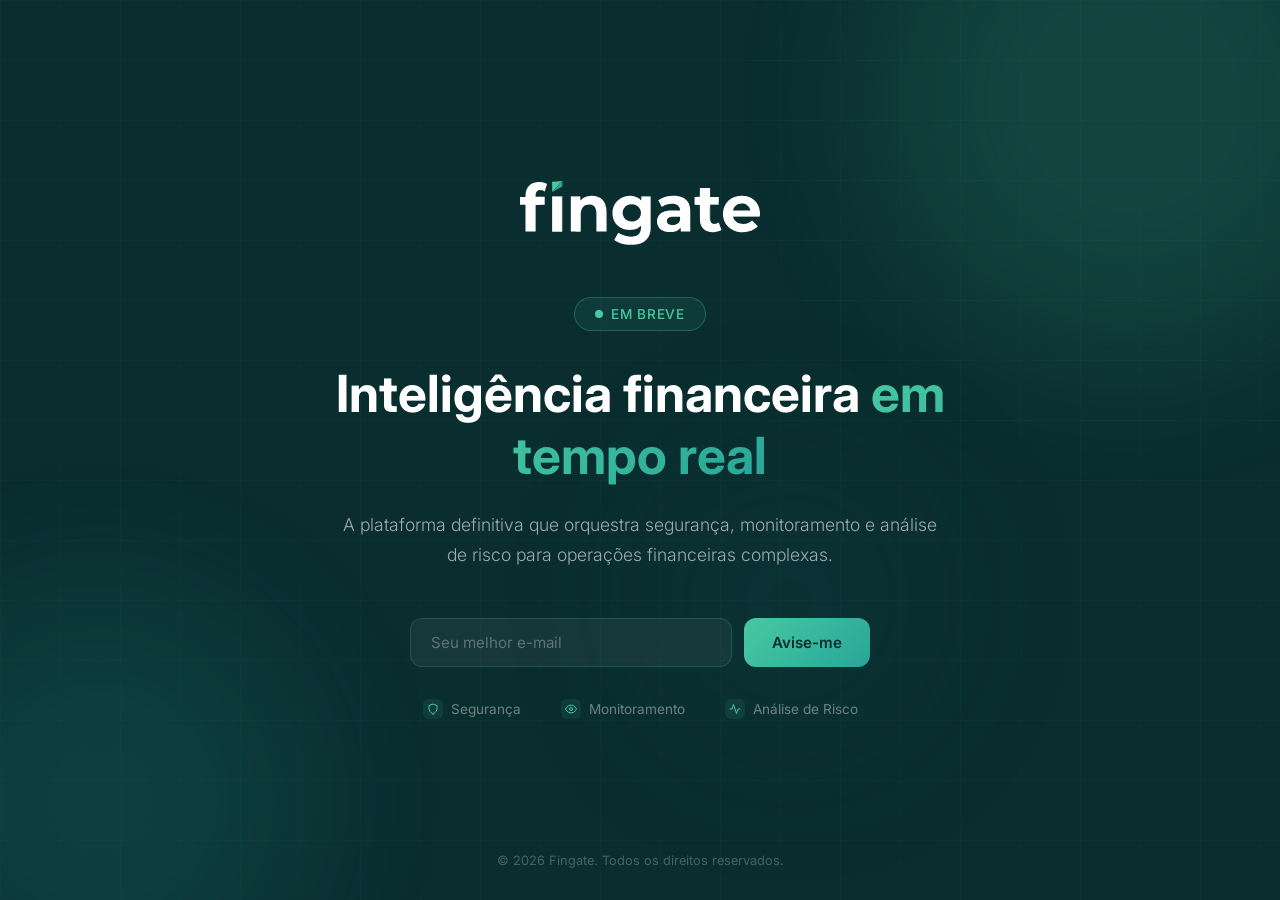
==== index.html @ bcb98739 "Add landing page with email notification form Establishes a placeholder web presence for the Fingate" ====
<!DOCTYPE html>
<html lang="pt-BR">
<head>
  <meta charset="UTF-8">
  <meta name="viewport" content="width=device-width, initial-scale=1.0">
  <title>Fingate — Em Breve</title>
  <meta name="description" content="Fingate: a plataforma definitiva de inteligência financeira, orquestrando segurança, monitoramento e análise de risco para operações complexas em tempo real.">
  <link rel="icon" type="image/png" href="favicon.png">
  <style>
    @import url('https://fonts.googleapis.com/css2?family=Inter:wght@300;400;500;600;700&display=swap');

    *, *::before, *::after {
      margin: 0;
      padding: 0;
      box-sizing: border-box;
    }

    :root {
      --green-bright: #48c9a2;
      --green-mid: #27a698;
      --dark-teal: #14494b;
      --dark-teal-deep: #11484b;
      --bg-dark: #0a2e30;
    }

    body {
      font-family: 'Inter', system-ui, sans-serif;
      background: var(--bg-dark);
      color: #fff;
      min-height: 100vh;
      display: flex;
      flex-direction: column;
      align-items: center;
      justify-content: center;
      overflow: hidden;
      position: relative;
    }

    /* Animated background grid */
    body::before {
      content: '';
      position: fixed;
      inset: 0;
      background-image:
        linear-gradient(rgba(72, 201, 162, 0.03) 1px, transparent 1px),
        linear-gradient(90deg, rgba(72, 201, 162, 0.03) 1px, transparent 1px);
      background-size: 60px 60px;
      animation: gridMove 20s linear infinite;
    }

    @keyframes gridMove {
      0% { transform: translate(0, 0); }
      100% { transform: translate(60px, 60px); }
    }

    /* Glowing orbs */
    .orb {
      position: fixed;
      border-radius: 50%;
      filter: blur(80px);
      opacity: 0.15;
      pointer-events: none;
    }

    .orb-1 {
      width: 500px;
      height: 500px;
      background: var(--green-bright);
      top: -150px;
      right: -100px;
      animation: float1 15s ease-in-out infinite;
    }

    .orb-2 {
      width: 400px;
      height: 400px;
      background: var(--green-mid);
      bottom: -100px;
      left: -100px;
      animation: float2 18s ease-in-out infinite;
    }

    .orb-3 {
      width: 300px;
      height: 300px;
      background: var(--dark-teal);
      top: 50%;
      left: 50%;
      animation: float3 12s ease-in-out infinite;
    }

    @keyframes float1 {
      0%, 100% { transform: translate(0, 0); }
      50% { transform: translate(-40px, 40px); }
    }

    @keyframes float2 {
      0%, 100% { transform: translate(0, 0); }
      50% { transform: translate(40px, -30px); }
    }

    @keyframes float3 {
      0%, 100% { transform: translate(-50%, -50%) scale(1); }
      50% { transform: translate(-50%, -50%) scale(1.2); }
    }

    .container {
      position: relative;
      z-index: 1;
      text-align: center;
      padding: 2rem;
      max-width: 680px;
      width: 100%;
    }

    .logo-wrapper {
      margin-bottom: 3rem;
      animation: fadeInUp 1s ease-out;
    }

    .logo-wrapper svg {
      width: 240px;
      height: auto;
    }

    /* Override SVG dark fills to white for dark background */
    .logo-wrapper svg .cls-2,
    .logo-wrapper svg .cls-3 {
      fill: #ffffff;
    }

    .badge {
      display: inline-flex;
      align-items: center;
      gap: 8px;
      padding: 8px 20px;
      border-radius: 50px;
      border: 1px solid rgba(72, 201, 162, 0.3);
      background: rgba(72, 201, 162, 0.08);
      font-size: 0.85rem;
      font-weight: 500;
      color: var(--green-bright);
      letter-spacing: 0.05em;
      text-transform: uppercase;
      margin-bottom: 2rem;
      animation: fadeInUp 1s ease-out 0.2s both;
    }

    .badge-dot {
      width: 8px;
      height: 8px;
      border-radius: 50%;
      background: var(--green-bright);
      animation: pulse 2s ease-in-out infinite;
    }

    @keyframes pulse {
      0%, 100% { opacity: 1; transform: scale(1); }
      50% { opacity: 0.5; transform: scale(0.8); }
    }

    h1 {
      font-size: clamp(2rem, 5vw, 3.2rem);
      font-weight: 700;
      line-height: 1.2;
      margin-bottom: 1.5rem;
      animation: fadeInUp 1s ease-out 0.4s both;
    }

    h1 span {
      background: linear-gradient(135deg, var(--green-bright), var(--green-mid));
      -webkit-background-clip: text;
      -webkit-text-fill-color: transparent;
      background-clip: text;
    }

    .description {
      font-size: 1.1rem;
      line-height: 1.7;
      color: rgba(255, 255, 255, 0.6);
      font-weight: 300;
      margin-bottom: 3rem;
      animation: fadeInUp 1s ease-out 0.6s both;
    }

    .notify-form {
      display: flex;
      gap: 12px;
      max-width: 460px;
      margin: 0 auto 2rem;
      animation: fadeInUp 1s ease-out 0.8s both;
    }

    .notify-form input {
      flex: 1;
      padding: 14px 20px;
      border-radius: 12px;
      border: 1px solid rgba(72, 201, 162, 0.2);
      background: rgba(255, 255, 255, 0.05);
      color: #fff;
      font-size: 0.95rem;
      font-family: inherit;
      outline: none;
      transition: border-color 0.3s, box-shadow 0.3s;
    }

    .notify-form input::placeholder {
      color: rgba(255, 255, 255, 0.3);
    }

    .notify-form input:focus {
      border-color: var(--green-bright);
      box-shadow: 0 0 0 3px rgba(72, 201, 162, 0.15);
    }

    .notify-form button {
      padding: 14px 28px;
      border-radius: 12px;
      border: none;
      background: linear-gradient(135deg, var(--green-bright), var(--green-mid));
      color: var(--bg-dark);
      font-size: 0.95rem;
      font-weight: 600;
      font-family: inherit;
      cursor: pointer;
      transition: transform 0.2s, box-shadow 0.2s;
      white-space: nowrap;
    }

    .notify-form button:hover {
      transform: translateY(-2px);
      box-shadow: 0 8px 24px rgba(72, 201, 162, 0.3);
    }

    .notify-form button:active {
      transform: translateY(0);
    }

    .features {
      display: flex;
      justify-content: center;
      gap: 2.5rem;
      animation: fadeInUp 1s ease-out 1s both;
    }

    .feature {
      display: flex;
      align-items: center;
      gap: 8px;
      font-size: 0.85rem;
      color: rgba(255, 255, 255, 0.4);
    }

    .feature-icon {
      width: 20px;
      height: 20px;
      border-radius: 6px;
      background: rgba(72, 201, 162, 0.1);
      display: flex;
      align-items: center;
      justify-content: center;
      flex-shrink: 0;
    }

    .feature-icon svg {
      width: 12px;
      height: 12px;
      stroke: var(--green-bright);
      fill: none;
      stroke-width: 2;
      stroke-linecap: round;
      stroke-linejoin: round;
    }

    @keyframes fadeInUp {
      from {
        opacity: 0;
        transform: translateY(24px);
      }
      to {
        opacity: 1;
        transform: translateY(0);
      }
    }

    .footer {
      position: fixed;
      bottom: 2rem;
      font-size: 0.8rem;
      color: rgba(255, 255, 255, 0.25);
      z-index: 1;
    }

    @media (max-width: 560px) {
      .notify-form {
        flex-direction: column;
      }

      .features {
        flex-direction: column;
        align-items: center;
        gap: 1rem;
      }
    }
  </style>
</head>
<body>

  <div class="orb orb-1"></div>
  <div class="orb orb-2"></div>
  <div class="orb orb-3"></div>

  <div class="container">
    <div class="logo-wrapper">
      <svg id="Layer_1" data-name="Layer 1" xmlns="http://www.w3.org/2000/svg" viewBox="0 0 272.89 72.56">
        <defs>
          <style>
            .cls-1 { fill: #48c9a2; }
            .cls-2 { fill: #ffffff; }
            .cls-3 { fill: #ffffff; }
            .cls-4 { fill: #27a698; }
          </style>
        </defs>
        <g>
          <path class="cls-3" d="M17.76,27.22v30.32s-11.53,0-11.53,0v-30.3s-6.24-.14-6.24-.14l.02-9,6.2-.04c.1-1.81.1-3.47.4-5.24C7.93,5.19,13.62,1.1,21.28,1c3.34-.04,6.55.55,9.46,2.36l-2.62,8.46c-1.93-.96-3.7-1.55-5.68-1.47-2.19.08-3.91,1.48-4.4,3.59-.31,1.35-.4,2.68-.22,4.1h10.27s.03,9.06.03,9.06l-10.35.09Z"/>
          <g>
            <path class="cls-3" d="M48.07,57.33v.25h-11.55V17.36h.25c-.07.13.09.21.25.22h10.6s0,39.65,0,39.65c.22.15.36.1.46.09Z"/>
            <g>
              <path class="cls-1" d="M47.38.05c.02.22-.09.4-.29.62l-9.33,10.51c-.39.44-.65.95-1.22.89l-.02-11.09L47.38.05Z"/>
              <path class="cls-4" d="M36.55,12.08c.57.06.83-.45,1.22-.89L47.09.67c.2-.23.31-.4.29-.62.29-.02.7-.13.84.04v6.1s-11.11,6.18-11.11,6.18c-.22.12-.43.2-.53.03-.05-.08,0-.23-.03-.32Z"/>
            </g>
            <path class="cls-2" d="M48.07,57.33c-.11.01-.24.06-.46-.09V17.6s-10.59,0-10.59,0c-.16-.02-.31-.1-.25-.22h11.3v39.96Z"/>
          </g>
          <g>
            <path class="cls-3" d="M69.32,35.82c-.14-.16-.46,0-.46.26v20.78c0,.22.09.38.17.44.07.05.18.04.29.02-3.74.52-7.59.09-11.53.24V17.44c.13-.08.2-.09.24-.09-.08.11.06.23.24.23h9.88c.17,0,.32-.04.25-.18.48,1.5,0,3.09.33,4.86,1.97-2.16,4.16-3.79,6.95-4.6,8.34-2.42,18.19,0,21.32,8.97.86,2.47,1.4,4.91,1.4,7.61l.03,23.29-11.54-.03-.02-20.5c0-5.16-1.66-10.09-7.59-10.26-2.89-.08-5.7.61-7.59,2.94-1.36,1.68-2.36,3.97-2.35,6.13Z"/>
            <path class="cls-2" d="M69.32,35.82v21.5c-.11.02-.22.03-.29-.02-.09-.06-.18-.22-.18-.44v-20.78c0-.26.33-.42.47-.26Z"/>
            <path class="cls-2" d="M68.39,17.41c.07.14-.08.18-.25.18h-9.88c-.17,0-.32-.12-.24-.23l10.36.05Z"/>
          </g>
        </g>
        <g>
          <g>
            <path class="cls-3" d="M138.15,17.39c-.12.14.08.19.25.2h10.16s.1,35.45.1,35.45c0,2.56-.42,4.89-1.12,7.26-1.53,5.19-5.33,9.03-10.45,10.75-6.71,2.25-16.19,1.87-22.91-.37-2.49-.87-4.82-1.85-7.01-3.5l4.51-8.27c5.49,3.42,13.05,5.43,19.3,3.74,5.18-1.4,7.1-6.51,6.48-11.73-2.27,2.17-4.62,3.72-7.61,4.32-10.46,2.12-21.68-2.69-24.15-13.67-2.39-10.66,2.88-21.23,13.67-24.04,6.49-1.69,13.91-.7,18.46,4.7.35-1.72-.28-3.38.32-4.84ZM133.13,44.35c3.34-2.1,4.78-5.66,4.32-9.47-.39-3.23-2.59-6.31-5.94-7.67-2.9-1.17-6.22-1.2-9.12.05-3.55,1.53-5.63,5.06-5.7,8.7s1.91,7.34,5.47,9.02,7.62,1.46,10.97-.64Z"/>
            <path class="cls-2" d="M148.56,17.59h-10.16c-.17-.01-.38-.07-.25-.2,3.62.1,7.09-.31,10.41.2Z"/>
          </g>
          <g>
            <path class="cls-3" d="M176.29,57.32c-7.05,2.02-16.85.47-19.71-7.12-1.48-3.92-1.03-7.93,1.25-11.09,2.95-4.09,9.3-5.52,14.06-5.56l10.14-.08c.04-3.8-2.62-6.65-6.4-7.25-4.98-.79-9.97.58-14.38,3.39l-4.05-7.76c5.23-3.53,11.12-4.99,17.22-5.04,7.31-.05,15.13,2.28,17.88,9.69.82,2.2,1.29,4.41,1.29,6.83l.02,24.2h-10.74s-.18-4.48-.18-4.48c-1.79,2.03-3.82,3.53-6.41,4.27ZM178.91,48.6c3.08-1.94,3.5-4.81,3.02-8.02h-8.18c-3.32,0-6.91,1.38-6.72,5.06.09,1.72,1.15,3.27,2.97,3.91,2.89,1.03,6.23.74,8.91-.95Z"/>
            <g>
              <g>
                <path class="cls-3" d="M272.64,40.23h-30.23c-.12.22-.1.36-.07.47,1.66,7.67,11.15,9.87,17.86,6.81,1.34-.72,2.43-1.52,3.69-2.59l6.5,6.64c-6.42,7.16-18.3,8.02-26.7,4.87-7.38-2.77-12.23-9.29-12.83-17.13-.77-10.05,4.82-19.05,14.76-21.64,9.53-2.48,20.29.27,24.92,9.55,2.03,4.08,2.79,8.65,2.1,13.02ZM261.91,33.64c-.87-4.99-4.87-8.06-9.64-7.93-4.87-.19-9.11,2.97-10.05,7.95l19.69-.02Z"/>
                <path class="cls-2" d="M272.64,40.23c-.58.24-1.4.41-2.2.42l-28.1.06c-.02-.11-.05-.26.07-.47h30.23Z"/>
              </g>
              <g>
                <path class="cls-3" d="M225.96,25.44c-.16.13-.31.33-.27.57.03.16.03.41.28.36,0,.16.03.31,0,.46-3.25.19-6.58-.37-9.71.27l-.21.21c-.67,5.24-.01,10.66-.33,16.14-.01.22.44.43.52.26,0,.85.28,1.75.62,2.59,1.4,3.53,6.52,2.71,9.17.9l3.01,8.5c-5.41,3.3-14.81,3.43-19.7-.54-3.05-2.47-4.73-6.18-4.75-10.13l-.1-17.8-6.01-.12.02-9.02,5.99-.05.05-10.18h11.59s.06,10.2.06,10.2l9.83.03c.03,2.48.16,4.97-.06,7.35Z"/>
                <path class="cls-2" d="M216.24,43.72c-.08.17-.53-.04-.52-.26.32-5.48-.34-10.9.33-16.14.11.23.19.52.19.9v15.5Z"/>
                <path class="cls-2" d="M225.97,26.83c-.02.08-.06.23-.27.23l-9.44.04c3.13-.64,6.46-.09,9.71-.27Z"/>
                <path class="cls-2" d="M225.97,26.37c-.25.05-.26-.2-.28-.36-.04-.24.11-.44.27-.57v.93Z"/>
              </g>
            </g>
          </g>
        </g>
      </svg>
    </div>

    <div class="badge">
      <span class="badge-dot"></span>
      Em Breve
    </div>

    <h1>Inteligência financeira <span>em tempo real</span></h1>

    <p class="description">
      A plataforma definitiva que orquestra segurança, monitoramento e análise de risco
      para operações financeiras complexas.
    </p>

    <form class="notify-form" onsubmit="handleSubmit(event)">
      <input type="email" placeholder="Seu melhor e-mail" required aria-label="E-mail para notificação">
      <button type="submit">Avise-me</button>
    </form>

    <div class="features">
      <div class="feature">
        <div class="feature-icon">
          <svg viewBox="0 0 24 24"><path d="M12 22s8-4 8-10V5l-8-3-8 3v7c0 6 8 10 8 10z"/></svg>
        </div>
        Segurança
      </div>
      <div class="feature">
        <div class="feature-icon">
          <svg viewBox="0 0 24 24"><path d="M1 12s4-8 11-8 11 8 11 8-4 8-11 8-11-8-11-8z"/><circle cx="12" cy="12" r="3"/></svg>
        </div>
        Monitoramento
      </div>
      <div class="feature">
        <div class="feature-icon">
          <svg viewBox="0 0 24 24"><path d="M22 12h-4l-3 9L9 3l-3 9H2"/></svg>
        </div>
        Análise de Risco
      </div>
    </div>
  </div>

  <div class="footer">&copy; 2026 Fingate. Todos os direitos reservados.</div>

  <script>
    function handleSubmit(e) {
      e.preventDefault();
      const input = e.target.querySelector('input');
      const button = e.target.querySelector('button');
      const email = input.value;

      button.textContent = 'Registrado!';
      button.style.background = 'var(--green-mid)';
      input.value = '';
      input.disabled = true;
      button.disabled = true;

      setTimeout(() => {
        button.textContent = 'Avise-me';
        button.style.background = '';
        input.disabled = false;
        button.disabled = false;
      }, 3000);
    }
  </script>
</body>
</html>
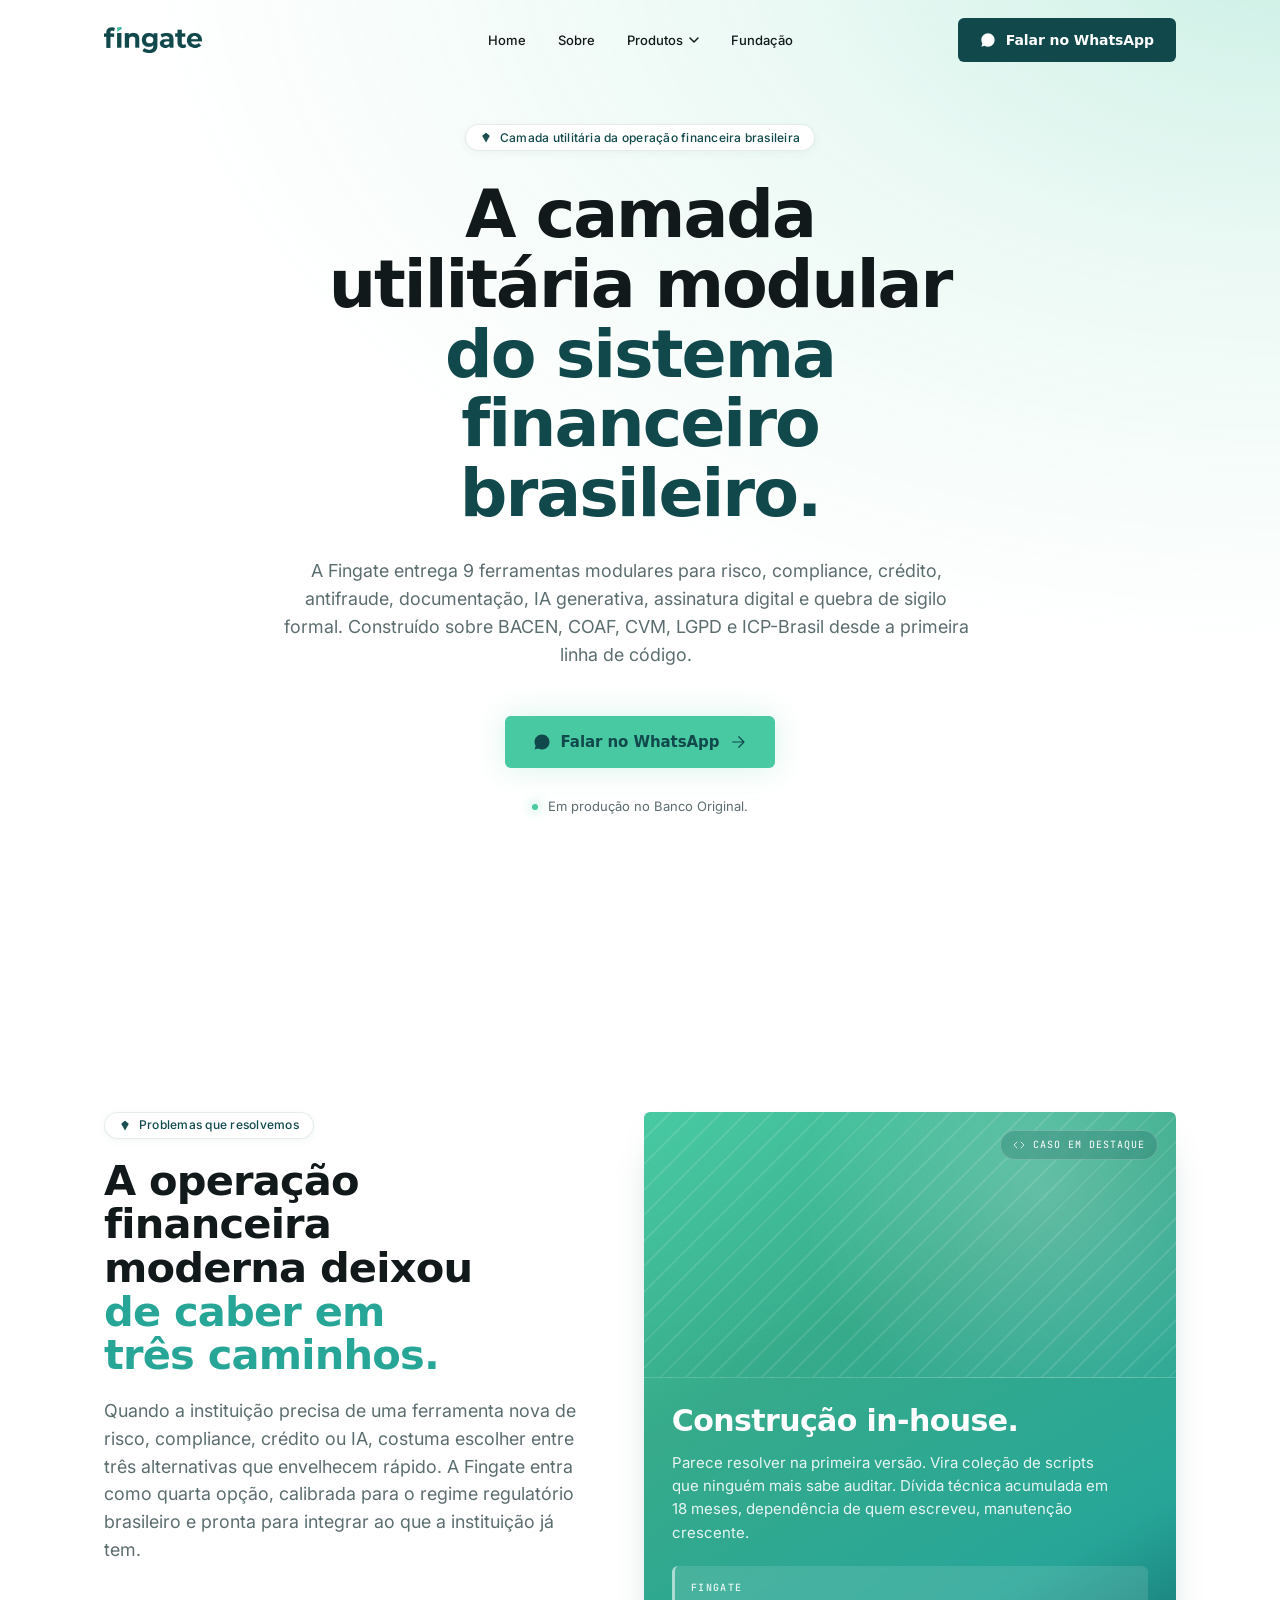
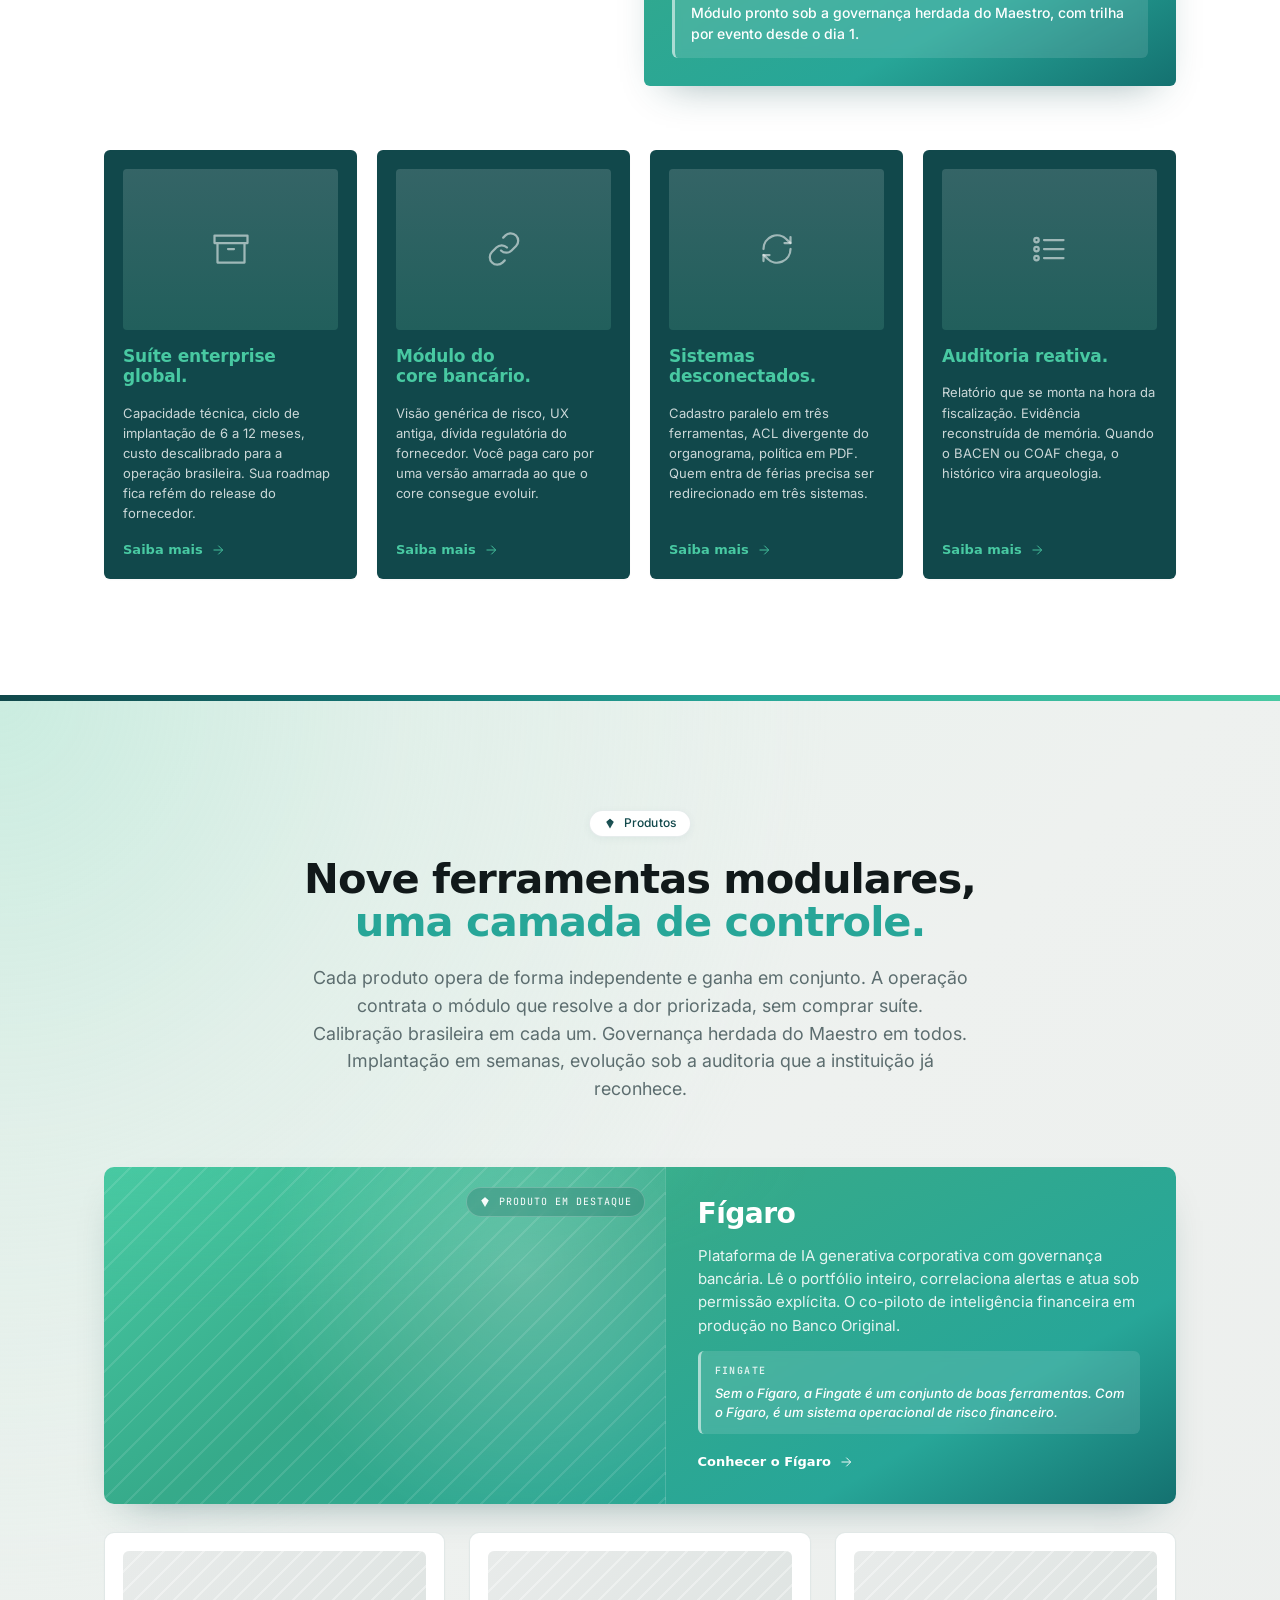
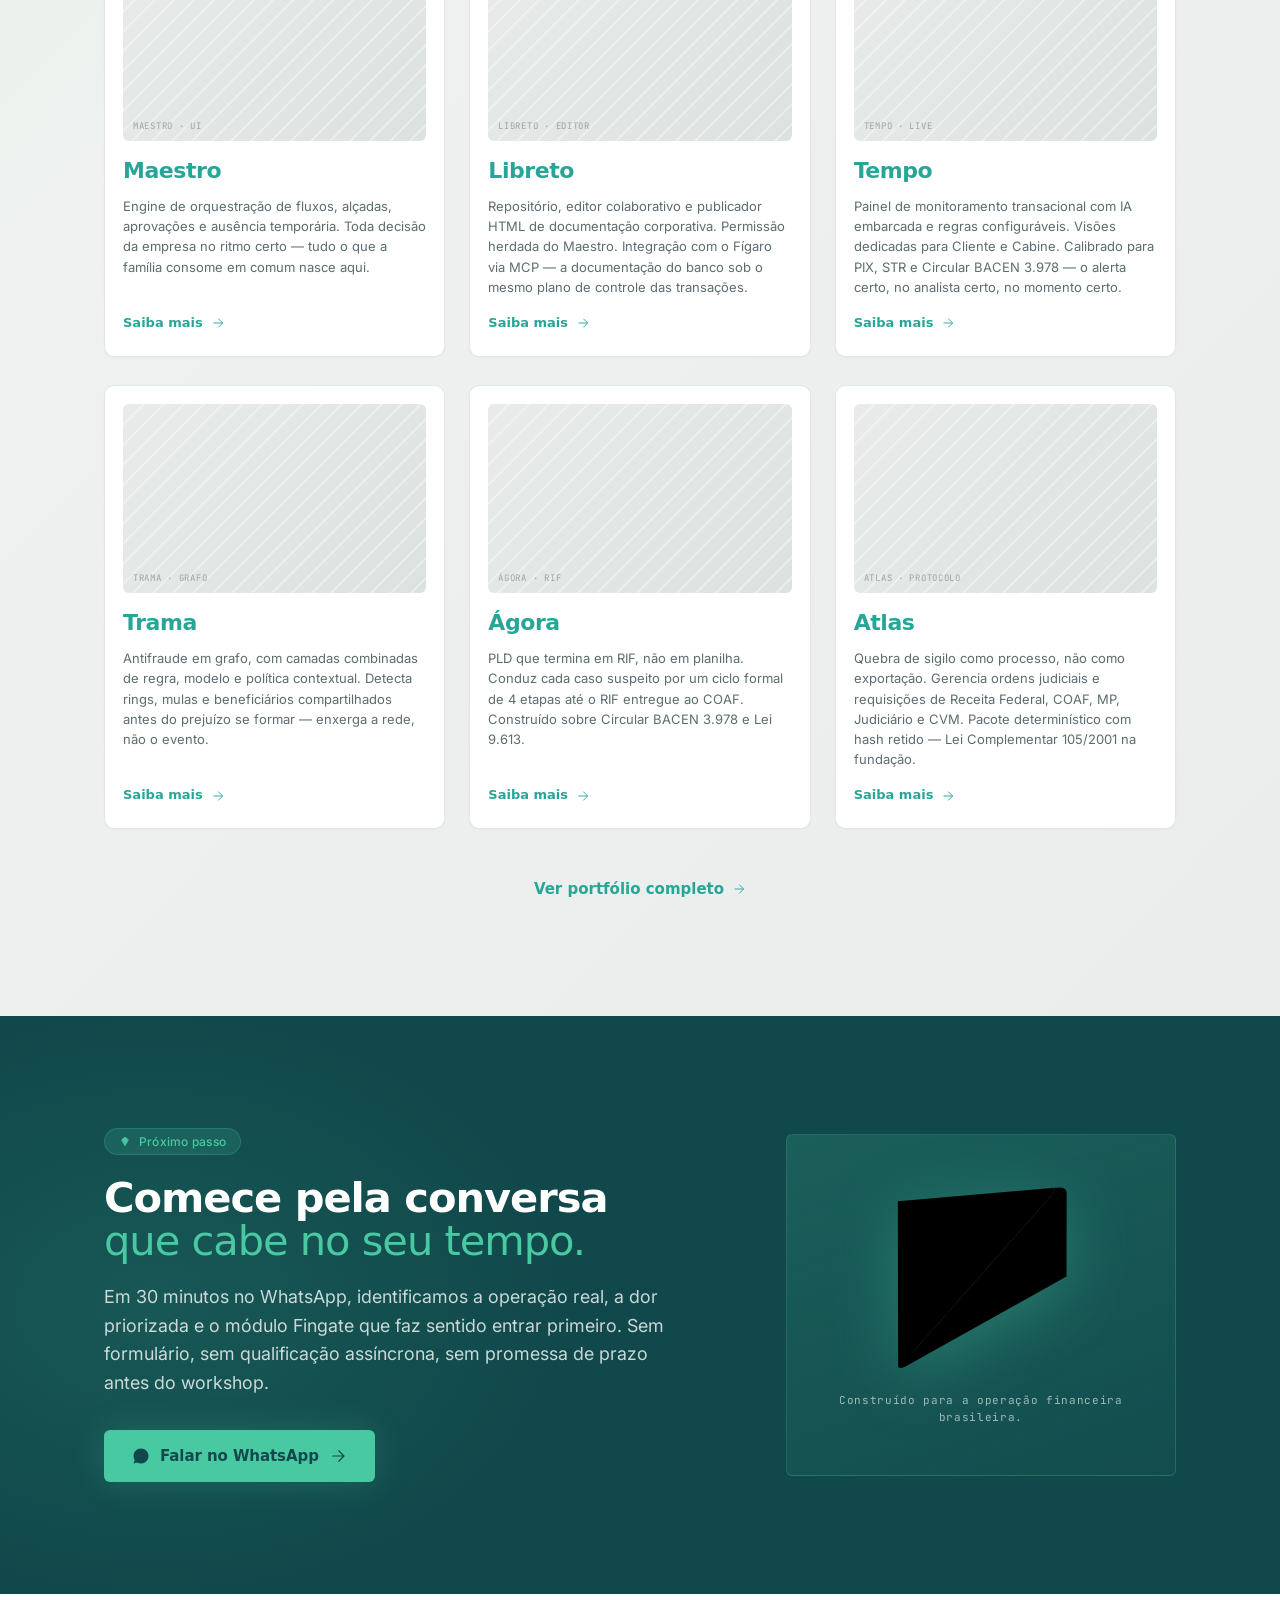
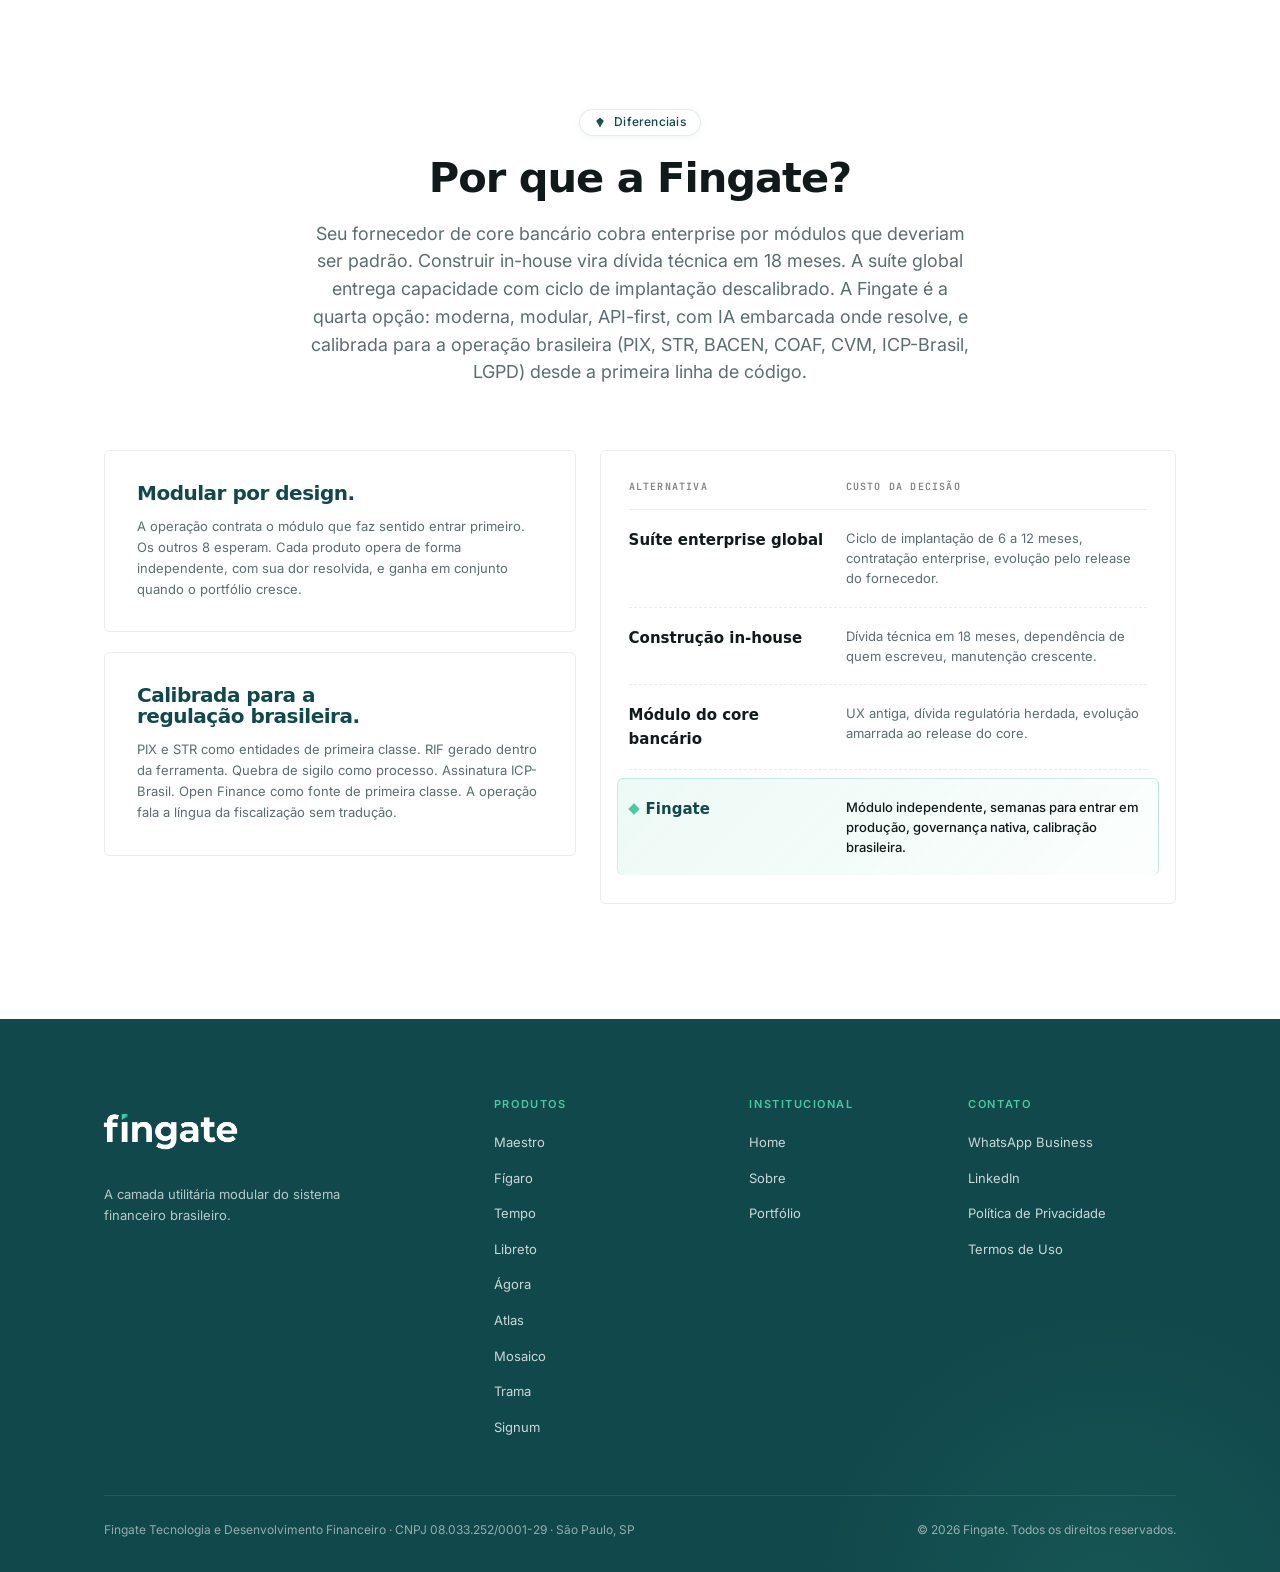
==== commit 559ee13b: "dev" ====
--- a/index.html
+++ b/index.html
@@ -1,427 +1,720 @@
-<!DOCTYPE html>
+<!doctype html>
 <html lang="pt-BR">
 <head>
   <meta charset="UTF-8">
   <meta name="viewport" content="width=device-width, initial-scale=1.0">
-  <title>Fingate — Em Breve</title>
-  <meta name="description" content="Fingate: a plataforma definitiva de inteligência financeira, orquestrando segurança, monitoramento e análise de risco para operações complexas em tempo real.">
-  <link rel="icon" type="image/png" href="favicon.png">
-  <style>
-    @import url('https://fonts.googleapis.com/css2?family=Inter:wght@300;400;500;600;700&display=swap');
-
-    *, *::before, *::after {
-      margin: 0;
-      padding: 0;
-      box-sizing: border-box;
-    }
-
-    :root {
-      --green-bright: #48c9a2;
-      --green-mid: #27a698;
-      --dark-teal: #14494b;
-      --dark-teal-deep: #11484b;
-      --bg-dark: #0a2e30;
-    }
-
-    body {
-      font-family: 'Inter', system-ui, sans-serif;
-      background: var(--bg-dark);
-      color: #fff;
-      min-height: 100vh;
-      display: flex;
-      flex-direction: column;
-      align-items: center;
-      justify-content: center;
-      overflow: hidden;
-      position: relative;
-    }
-
-    /* Animated background grid */
-    body::before {
-      content: '';
-      position: fixed;
-      inset: 0;
-      background-image:
-        linear-gradient(rgba(72, 201, 162, 0.03) 1px, transparent 1px),
-        linear-gradient(90deg, rgba(72, 201, 162, 0.03) 1px, transparent 1px);
-      background-size: 60px 60px;
-      animation: gridMove 20s linear infinite;
-    }
-
-    @keyframes gridMove {
-      0% { transform: translate(0, 0); }
-      100% { transform: translate(60px, 60px); }
-    }
-
-    /* Glowing orbs */
-    .orb {
-      position: fixed;
-      border-radius: 50%;
-      filter: blur(80px);
-      opacity: 0.15;
-      pointer-events: none;
-    }
-
-    .orb-1 {
-      width: 500px;
-      height: 500px;
-      background: var(--green-bright);
-      top: -150px;
-      right: -100px;
-      animation: float1 15s ease-in-out infinite;
-    }
-
-    .orb-2 {
-      width: 400px;
-      height: 400px;
-      background: var(--green-mid);
-      bottom: -100px;
-      left: -100px;
-      animation: float2 18s ease-in-out infinite;
-    }
-
-    .orb-3 {
-      width: 300px;
-      height: 300px;
-      background: var(--dark-teal);
-      top: 50%;
-      left: 50%;
-      animation: float3 12s ease-in-out infinite;
-    }
-
-    @keyframes float1 {
-      0%, 100% { transform: translate(0, 0); }
-      50% { transform: translate(-40px, 40px); }
-    }
-
-    @keyframes float2 {
-      0%, 100% { transform: translate(0, 0); }
-      50% { transform: translate(40px, -30px); }
-    }
-
-    @keyframes float3 {
-      0%, 100% { transform: translate(-50%, -50%) scale(1); }
-      50% { transform: translate(-50%, -50%) scale(1.2); }
-    }
-
-    .container {
-      position: relative;
-      z-index: 1;
-      text-align: center;
-      padding: 2rem;
-      max-width: 680px;
-      width: 100%;
-    }
-
-    .logo-wrapper {
-      margin-bottom: 3rem;
-      animation: fadeInUp 1s ease-out;
-    }
-
-    .logo-wrapper svg {
-      width: 240px;
-      height: auto;
-    }
-
-    /* Override SVG dark fills to white for dark background */
-    .logo-wrapper svg .cls-2,
-    .logo-wrapper svg .cls-3 {
-      fill: #ffffff;
-    }
-
-    .badge {
-      display: inline-flex;
-      align-items: center;
-      gap: 8px;
-      padding: 8px 20px;
-      border-radius: 50px;
-      border: 1px solid rgba(72, 201, 162, 0.3);
-      background: rgba(72, 201, 162, 0.08);
-      font-size: 0.85rem;
-      font-weight: 500;
-      color: var(--green-bright);
-      letter-spacing: 0.05em;
-      text-transform: uppercase;
-      margin-bottom: 2rem;
-      animation: fadeInUp 1s ease-out 0.2s both;
-    }
-
-    .badge-dot {
-      width: 8px;
-      height: 8px;
-      border-radius: 50%;
-      background: var(--green-bright);
-      animation: pulse 2s ease-in-out infinite;
-    }
-
-    @keyframes pulse {
-      0%, 100% { opacity: 1; transform: scale(1); }
-      50% { opacity: 0.5; transform: scale(0.8); }
-    }
-
-    h1 {
-      font-size: clamp(2rem, 5vw, 3.2rem);
-      font-weight: 700;
-      line-height: 1.2;
-      margin-bottom: 1.5rem;
-      animation: fadeInUp 1s ease-out 0.4s both;
-    }
-
-    h1 span {
-      background: linear-gradient(135deg, var(--green-bright), var(--green-mid));
-      -webkit-background-clip: text;
-      -webkit-text-fill-color: transparent;
-      background-clip: text;
-    }
-
-    .description {
-      font-size: 1.1rem;
-      line-height: 1.7;
-      color: rgba(255, 255, 255, 0.6);
-      font-weight: 300;
-      margin-bottom: 3rem;
-      animation: fadeInUp 1s ease-out 0.6s both;
-    }
-
-    .notify-form {
-      display: flex;
-      gap: 12px;
-      max-width: 460px;
-      margin: 0 auto 2rem;
-      animation: fadeInUp 1s ease-out 0.8s both;
-    }
-
-    .notify-form input {
-      flex: 1;
-      padding: 14px 20px;
-      border-radius: 12px;
-      border: 1px solid rgba(72, 201, 162, 0.2);
-      background: rgba(255, 255, 255, 0.05);
-      color: #fff;
-      font-size: 0.95rem;
-      font-family: inherit;
-      outline: none;
-      transition: border-color 0.3s, box-shadow 0.3s;
-    }
-
-    .notify-form input::placeholder {
-      color: rgba(255, 255, 255, 0.3);
-    }
-
-    .notify-form input:focus {
-      border-color: var(--green-bright);
-      box-shadow: 0 0 0 3px rgba(72, 201, 162, 0.15);
-    }
-
-    .notify-form button {
-      padding: 14px 28px;
-      border-radius: 12px;
-      border: none;
-      background: linear-gradient(135deg, var(--green-bright), var(--green-mid));
-      color: var(--bg-dark);
-      font-size: 0.95rem;
-      font-weight: 600;
-      font-family: inherit;
-      cursor: pointer;
-      transition: transform 0.2s, box-shadow 0.2s;
-      white-space: nowrap;
-    }
-
-    .notify-form button:hover {
-      transform: translateY(-2px);
-      box-shadow: 0 8px 24px rgba(72, 201, 162, 0.3);
-    }
-
-    .notify-form button:active {
-      transform: translateY(0);
-    }
-
-    .features {
-      display: flex;
-      justify-content: center;
-      gap: 2.5rem;
-      animation: fadeInUp 1s ease-out 1s both;
-    }
-
-    .feature {
-      display: flex;
-      align-items: center;
-      gap: 8px;
-      font-size: 0.85rem;
-      color: rgba(255, 255, 255, 0.4);
-    }
-
-    .feature-icon {
-      width: 20px;
-      height: 20px;
-      border-radius: 6px;
-      background: rgba(72, 201, 162, 0.1);
-      display: flex;
-      align-items: center;
-      justify-content: center;
-      flex-shrink: 0;
-    }
-
-    .feature-icon svg {
-      width: 12px;
-      height: 12px;
-      stroke: var(--green-bright);
-      fill: none;
-      stroke-width: 2;
-      stroke-linecap: round;
-      stroke-linejoin: round;
-    }
-
-    @keyframes fadeInUp {
-      from {
-        opacity: 0;
-        transform: translateY(24px);
+  <title>Fingate. A camada utilitária modular do sistema financeiro brasileiro.</title>
+  <meta name="description" content="Fingate é a fintech B2B que entrega 9 ferramentas modulares para risco, compliance, crédito, antifraude e documentação. Em produção em instituição financeira brasileira.">
+  <link rel="canonical" href="https://fingate.com.br/">
+
+  <meta property="og:title" content="Fingate. A camada utilitária modular do sistema financeiro brasileiro.">
+  <meta property="og:description" content="9 ferramentas modulares para a operação financeira brasileira. Em produção no Banco Original.">
+  <meta property="og:url" content="https://fingate.com.br/">
+  <meta property="og:type" content="website">
+  <meta property="og:locale" content="pt_BR">
+  <meta name="twitter:card" content="summary_large_image">
+
+  <link rel="icon" type="image/svg+xml" href="assets/images/gema-full-color.svg">
+
+  <link rel="stylesheet" href="css/main.css">
+
+  <script type="application/ld+json">
+  {
+    "@context": "https://schema.org",
+    "@graph": [
+      {
+        "@type": "Organization",
+        "@id": "https://fingate.com.br/#organization",
+        "name": "Fingate Tecnologia e Desenvolvimento Financeiro",
+        "legalName": "Fingate Tecnologia e Desenvolvimento Financeiro",
+        "url": "https://fingate.com.br",
+        "logo": "https://fingate.com.br/assets/images/fingate-principal.svg",
+        "description": "Fintech B2B brasileira que entrega a camada utilitária modular do sistema financeiro brasileiro.",
+        "address": {
+          "@type": "PostalAddress",
+          "addressLocality": "São Paulo",
+          "addressRegion": "SP",
+          "addressCountry": "BR"
+        },
+        "taxID": "08.033.252/0001-29",
+        "sameAs": ["https://www.linkedin.com/company/fingate"]
+      },
+      {
+        "@type": "WebSite",
+        "@id": "https://fingate.com.br/#website",
+        "url": "https://fingate.com.br",
+        "name": "Fingate",
+        "publisher": {"@id": "https://fingate.com.br/#organization"},
+        "inLanguage": "pt-BR"
       }
-      to {
-        opacity: 1;
-        transform: translateY(0);
-      }
-    }
-
-    .footer {
-      position: fixed;
-      bottom: 2rem;
-      font-size: 0.8rem;
-      color: rgba(255, 255, 255, 0.25);
-      z-index: 1;
-    }
-
-    @media (max-width: 560px) {
-      .notify-form {
-        flex-direction: column;
-      }
-
-      .features {
-        flex-direction: column;
-        align-items: center;
-        gap: 1rem;
-      }
-    }
-  </style>
+    ]
+  }
+  </script>
 </head>
-<body>
-
-  <div class="orb orb-1"></div>
-  <div class="orb orb-2"></div>
-  <div class="orb orb-3"></div>
-
-  <div class="container">
-    <div class="logo-wrapper">
-      <svg id="Layer_1" data-name="Layer 1" xmlns="http://www.w3.org/2000/svg" viewBox="0 0 272.89 72.56">
-        <defs>
-          <style>
-            .cls-1 { fill: #48c9a2; }
-            .cls-2 { fill: #ffffff; }
-            .cls-3 { fill: #ffffff; }
-            .cls-4 { fill: #27a698; }
-          </style>
-        </defs>
-        <g>
-          <path class="cls-3" d="M17.76,27.22v30.32s-11.53,0-11.53,0v-30.3s-6.24-.14-6.24-.14l.02-9,6.2-.04c.1-1.81.1-3.47.4-5.24C7.93,5.19,13.62,1.1,21.28,1c3.34-.04,6.55.55,9.46,2.36l-2.62,8.46c-1.93-.96-3.7-1.55-5.68-1.47-2.19.08-3.91,1.48-4.4,3.59-.31,1.35-.4,2.68-.22,4.1h10.27s.03,9.06.03,9.06l-10.35.09Z"/>
-          <g>
-            <path class="cls-3" d="M48.07,57.33v.25h-11.55V17.36h.25c-.07.13.09.21.25.22h10.6s0,39.65,0,39.65c.22.15.36.1.46.09Z"/>
-            <g>
-              <path class="cls-1" d="M47.38.05c.02.22-.09.4-.29.62l-9.33,10.51c-.39.44-.65.95-1.22.89l-.02-11.09L47.38.05Z"/>
-              <path class="cls-4" d="M36.55,12.08c.57.06.83-.45,1.22-.89L47.09.67c.2-.23.31-.4.29-.62.29-.02.7-.13.84.04v6.1s-11.11,6.18-11.11,6.18c-.22.12-.43.2-.53.03-.05-.08,0-.23-.03-.32Z"/>
-            </g>
-            <path class="cls-2" d="M48.07,57.33c-.11.01-.24.06-.46-.09V17.6s-10.59,0-10.59,0c-.16-.02-.31-.1-.25-.22h11.3v39.96Z"/>
-          </g>
-          <g>
-            <path class="cls-3" d="M69.32,35.82c-.14-.16-.46,0-.46.26v20.78c0,.22.09.38.17.44.07.05.18.04.29.02-3.74.52-7.59.09-11.53.24V17.44c.13-.08.2-.09.24-.09-.08.11.06.23.24.23h9.88c.17,0,.32-.04.25-.18.48,1.5,0,3.09.33,4.86,1.97-2.16,4.16-3.79,6.95-4.6,8.34-2.42,18.19,0,21.32,8.97.86,2.47,1.4,4.91,1.4,7.61l.03,23.29-11.54-.03-.02-20.5c0-5.16-1.66-10.09-7.59-10.26-2.89-.08-5.7.61-7.59,2.94-1.36,1.68-2.36,3.97-2.35,6.13Z"/>
-            <path class="cls-2" d="M69.32,35.82v21.5c-.11.02-.22.03-.29-.02-.09-.06-.18-.22-.18-.44v-20.78c0-.26.33-.42.47-.26Z"/>
-            <path class="cls-2" d="M68.39,17.41c.07.14-.08.18-.25.18h-9.88c-.17,0-.32-.12-.24-.23l10.36.05Z"/>
-          </g>
-        </g>
-        <g>
-          <g>
-            <path class="cls-3" d="M138.15,17.39c-.12.14.08.19.25.2h10.16s.1,35.45.1,35.45c0,2.56-.42,4.89-1.12,7.26-1.53,5.19-5.33,9.03-10.45,10.75-6.71,2.25-16.19,1.87-22.91-.37-2.49-.87-4.82-1.85-7.01-3.5l4.51-8.27c5.49,3.42,13.05,5.43,19.3,3.74,5.18-1.4,7.1-6.51,6.48-11.73-2.27,2.17-4.62,3.72-7.61,4.32-10.46,2.12-21.68-2.69-24.15-13.67-2.39-10.66,2.88-21.23,13.67-24.04,6.49-1.69,13.91-.7,18.46,4.7.35-1.72-.28-3.38.32-4.84ZM133.13,44.35c3.34-2.1,4.78-5.66,4.32-9.47-.39-3.23-2.59-6.31-5.94-7.67-2.9-1.17-6.22-1.2-9.12.05-3.55,1.53-5.63,5.06-5.7,8.7s1.91,7.34,5.47,9.02,7.62,1.46,10.97-.64Z"/>
-            <path class="cls-2" d="M148.56,17.59h-10.16c-.17-.01-.38-.07-.25-.2,3.62.1,7.09-.31,10.41.2Z"/>
-          </g>
-          <g>
-            <path class="cls-3" d="M176.29,57.32c-7.05,2.02-16.85.47-19.71-7.12-1.48-3.92-1.03-7.93,1.25-11.09,2.95-4.09,9.3-5.52,14.06-5.56l10.14-.08c.04-3.8-2.62-6.65-6.4-7.25-4.98-.79-9.97.58-14.38,3.39l-4.05-7.76c5.23-3.53,11.12-4.99,17.22-5.04,7.31-.05,15.13,2.28,17.88,9.69.82,2.2,1.29,4.41,1.29,6.83l.02,24.2h-10.74s-.18-4.48-.18-4.48c-1.79,2.03-3.82,3.53-6.41,4.27ZM178.91,48.6c3.08-1.94,3.5-4.81,3.02-8.02h-8.18c-3.32,0-6.91,1.38-6.72,5.06.09,1.72,1.15,3.27,2.97,3.91,2.89,1.03,6.23.74,8.91-.95Z"/>
-            <g>
-              <g>
-                <path class="cls-3" d="M272.64,40.23h-30.23c-.12.22-.1.36-.07.47,1.66,7.67,11.15,9.87,17.86,6.81,1.34-.72,2.43-1.52,3.69-2.59l6.5,6.64c-6.42,7.16-18.3,8.02-26.7,4.87-7.38-2.77-12.23-9.29-12.83-17.13-.77-10.05,4.82-19.05,14.76-21.64,9.53-2.48,20.29.27,24.92,9.55,2.03,4.08,2.79,8.65,2.1,13.02ZM261.91,33.64c-.87-4.99-4.87-8.06-9.64-7.93-4.87-.19-9.11,2.97-10.05,7.95l19.69-.02Z"/>
-                <path class="cls-2" d="M272.64,40.23c-.58.24-1.4.41-2.2.42l-28.1.06c-.02-.11-.05-.26.07-.47h30.23Z"/>
-              </g>
-              <g>
-                <path class="cls-3" d="M225.96,25.44c-.16.13-.31.33-.27.57.03.16.03.41.28.36,0,.16.03.31,0,.46-3.25.19-6.58-.37-9.71.27l-.21.21c-.67,5.24-.01,10.66-.33,16.14-.01.22.44.43.52.26,0,.85.28,1.75.62,2.59,1.4,3.53,6.52,2.71,9.17.9l3.01,8.5c-5.41,3.3-14.81,3.43-19.7-.54-3.05-2.47-4.73-6.18-4.75-10.13l-.1-17.8-6.01-.12.02-9.02,5.99-.05.05-10.18h11.59s.06,10.2.06,10.2l9.83.03c.03,2.48.16,4.97-.06,7.35Z"/>
-                <path class="cls-2" d="M216.24,43.72c-.08.17-.53-.04-.52-.26.32-5.48-.34-10.9.33-16.14.11.23.19.52.19.9v15.5Z"/>
-                <path class="cls-2" d="M225.97,26.83c-.02.08-.06.23-.27.23l-9.44.04c3.13-.64,6.46-.09,9.71-.27Z"/>
-                <path class="cls-2" d="M225.97,26.37c-.25.05-.26-.2-.28-.36-.04-.24.11-.44.27-.57v.93Z"/>
-              </g>
-            </g>
-          </g>
-        </g>
-      </svg>
+<body data-screen-label="Home">
+
+  <!-- ============================================================ -->
+  <!-- SVG SPRITE                                                   -->
+  <!-- ============================================================ -->
+  <svg width="0" height="0" style="position:absolute" aria-hidden="true">
+    <defs>
+      <symbol id="i-gem" viewBox="0 0 16 16">
+        <path d="M3 6L8 1.5L13 6L8 14.5L3 6Z" fill="currentColor" opacity="0.95"/>
+        <path d="M3 6L8 1.5L13 6L8 6L3 6Z" fill="currentColor" opacity="0.6"/>
+      </symbol>
+      <symbol id="i-arrow" viewBox="0 0 24 24" fill="none" stroke="currentColor" stroke-width="1.6" stroke-linecap="round" stroke-linejoin="round">
+        <path d="M5 12h14M13 5l7 7-7 7"/>
+      </symbol>
+      <symbol id="i-wa" viewBox="0 0 24 24" fill="currentColor">
+        <path d="M17.5 14.4c-.3-.15-1.7-.85-2-.95-.25-.1-.45-.15-.65.15-.2.3-.75.95-.9 1.15-.15.2-.35.2-.65.05-.3-.15-1.25-.46-2.4-1.48-.9-.8-1.5-1.78-1.67-2.08-.18-.3-.02-.46.13-.6.13-.13.3-.35.45-.52.15-.18.2-.3.3-.5.1-.2.05-.38-.02-.53-.07-.15-.65-1.6-.9-2.2-.24-.57-.48-.5-.65-.5l-.55-.02c-.18 0-.5.08-.75.38-.25.3-1 1-1 2.43s1.03 2.82 1.18 3c.15.2 2.03 3.1 4.92 4.34 1.78.76 2.45.83 3.33.7.53-.07 1.7-.7 1.95-1.37.24-.67.24-1.25.17-1.37-.08-.13-.27-.2-.57-.35zM12 2C6.5 2 2 6.5 2 12c0 1.95.56 3.77 1.52 5.31L2.05 22l4.83-1.27A9.95 9.95 0 0 0 12 22c5.5 0 10-4.5 10-10S17.5 2 12 2z"/>
+      </symbol>
+      <symbol id="i-shield" viewBox="0 0 24 24" fill="none" stroke="currentColor" stroke-width="1.5" stroke-linecap="round" stroke-linejoin="round">
+        <path d="M12 22s8-4 8-10V5l-8-3-8 3v7c0 6 8 10 8 10z"/>
+        <path d="M9 12l2 2 4-4"/>
+      </symbol>
+      <symbol id="i-alert" viewBox="0 0 24 24" fill="none" stroke="currentColor" stroke-width="1.5" stroke-linecap="round" stroke-linejoin="round">
+        <path d="M10.3 3.86L1.82 18a2 2 0 0 0 1.71 3h16.94a2 2 0 0 0 1.71-3L13.71 3.86a2 2 0 0 0-3.42 0z"/>
+        <path d="M12 9v4M12 17h0"/>
+      </symbol>
+      <symbol id="i-scale" viewBox="0 0 24 24" fill="none" stroke="currentColor" stroke-width="1.5" stroke-linecap="round" stroke-linejoin="round">
+        <path d="M16 16l3-8 3 8c-2 1-4 1-6 0z"/>
+        <path d="M2 16l3-8 3 8c-2 1-4 1-6 0z"/>
+        <path d="M7 21h10M12 3v18M3 7h2c2 0 5-1 7-2 2 1 5 2 7 2h2"/>
+      </symbol>
+      <symbol id="i-lock" viewBox="0 0 24 24" fill="none" stroke="currentColor" stroke-width="1.5" stroke-linecap="round" stroke-linejoin="round">
+        <rect x="3" y="11" width="18" height="11" rx="2"/>
+        <path d="M7 11V7a5 5 0 0 1 10 0v4"/>
+      </symbol>
+      <symbol id="i-key" viewBox="0 0 24 24" fill="none" stroke="currentColor" stroke-width="1.5" stroke-linecap="round" stroke-linejoin="round">
+        <circle cx="7.5" cy="15.5" r="4.5"/>
+        <path d="M10.7 12.3L21 2M16 7l3 3M19 4l3 3"/>
+      </symbol>
+      <symbol id="i-trail" viewBox="0 0 24 24" fill="none" stroke="currentColor" stroke-width="1.5" stroke-linecap="round" stroke-linejoin="round">
+        <path d="M8 6h13M8 12h13M8 18h13"/>
+        <circle cx="3" cy="6" r="1.5"/>
+        <circle cx="3" cy="12" r="1.5"/>
+        <circle cx="3" cy="18" r="1.5"/>
+      </symbol>
+      <symbol id="i-cycle" viewBox="0 0 24 24" fill="none" stroke="currentColor" stroke-width="1.5" stroke-linecap="round" stroke-linejoin="round">
+        <path d="M21 12a9 9 0 0 1-15.5 6.3L3 16M3 12a9 9 0 0 1 15.5-6.3L21 8"/>
+        <path d="M21 4v4h-4M3 20v-4h4"/>
+      </symbol>
+      <symbol id="i-link" viewBox="0 0 24 24" fill="none" stroke="currentColor" stroke-width="1.5" stroke-linecap="round" stroke-linejoin="round">
+        <path d="M10 13a5 5 0 0 0 7.07 0l3-3a5 5 0 0 0-7.07-7.07l-1.5 1.5"/>
+        <path d="M14 11a5 5 0 0 0-7.07 0l-3 3a5 5 0 0 0 7.07 7.07l1.5-1.5"/>
+      </symbol>
+      <symbol id="i-archive" viewBox="0 0 24 24" fill="none" stroke="currentColor" stroke-width="1.5" stroke-linecap="round" stroke-linejoin="round">
+        <path d="M21 8v13H3V8M1 3h22v5H1zM10 12h4"/>
+      </symbol>
+      <symbol id="i-code" viewBox="0 0 24 24" fill="none" stroke="currentColor" stroke-width="1.5" stroke-linecap="round" stroke-linejoin="round">
+        <path d="M16 18l6-6-6-6M8 6l-6 6 6 6"/>
+      </symbol>
+
+      <!-- Product symbols (simple geometric placeholders) -->
+      <symbol id="p-maestro" viewBox="0 0 32 32" fill="none" stroke="currentColor" stroke-width="1.4" stroke-linecap="round" stroke-linejoin="round">
+        <path d="M6 22 L20 8"/>
+        <circle cx="22" cy="6" r="2.2" fill="currentColor"/>
+        <path d="M4 24c0 1.5 1 2.4 2.4 2.4S8.8 25.5 8.8 24 7.8 21.6 6.4 21.6 4 22.5 4 24z"/>
+        <path d="M10 18l-4 4"/>
+      </symbol>
+      <symbol id="p-figaro" viewBox="0 0 32 32" fill="none" stroke="currentColor" stroke-width="1.4" stroke-linejoin="round">
+        <path d="M6 22h20l-2-3H8z" fill="currentColor" opacity="0.85"/>
+        <path d="M10 19V8h12v11z" fill="currentColor"/>
+        <path d="M11 6h10v2H11z" fill="currentColor" opacity="0.7"/>
+      </symbol>
+      <symbol id="p-tempo" viewBox="0 0 32 32" fill="none" stroke="currentColor" stroke-width="1.4" stroke-linecap="round" stroke-linejoin="round">
+        <path d="M7 26L11 6h10l4 20z"/>
+        <path d="M16 22V8"/>
+        <circle cx="16" cy="6" r="1.5" fill="currentColor"/>
+      </symbol>
+      <symbol id="p-libreto" viewBox="0 0 32 32" fill="none" stroke="currentColor" stroke-width="1.4" stroke-linecap="round" stroke-linejoin="round">
+        <path d="M16 8C13 6 9 5.5 5 6v18c4-.5 8 0 11 2"/>
+        <path d="M16 8c3-2 7-2.5 11-2v18c-4-.5-8 0-11 2"/>
+        <path d="M16 8v18"/>
+      </symbol>
+      <symbol id="p-agora" viewBox="0 0 32 32" fill="none" stroke="currentColor" stroke-width="1.4" stroke-linecap="round" stroke-linejoin="round">
+        <path d="M4 12l12-6 12 6"/>
+        <path d="M7 12v12M12 12v12M20 12v12M25 12v12"/>
+        <path d="M4 26h24"/>
+      </symbol>
+      <symbol id="p-atlas" viewBox="0 0 32 32" fill="none" stroke="currentColor" stroke-width="1.4" stroke-linecap="round">
+        <circle cx="16" cy="16" r="11"/>
+        <ellipse cx="16" cy="16" rx="5" ry="11"/>
+        <path d="M5 16h22"/>
+      </symbol>
+      <symbol id="p-mosaico" viewBox="0 0 32 32" fill="none" stroke="currentColor" stroke-width="1.2" stroke-linejoin="round">
+        <rect x="5" y="5" width="9" height="9" fill="currentColor" opacity="0.85"/>
+        <rect x="18" y="5" width="9" height="9"/>
+        <rect x="5" y="18" width="9" height="9"/>
+        <rect x="18" y="18" width="9" height="9" fill="currentColor" opacity="0.55"/>
+      </symbol>
+      <symbol id="p-trama" viewBox="0 0 32 32" fill="none" stroke="currentColor" stroke-width="1.4" stroke-linecap="round">
+        <circle cx="9" cy="9" r="2"/>
+        <circle cx="23" cy="9" r="2"/>
+        <circle cx="9" cy="23" r="2"/>
+        <circle cx="23" cy="23" r="2"/>
+        <circle cx="16" cy="16" r="2.5"/>
+        <path d="M11 9h10M11 23h10M9 11v10M23 11v10M11 11l3 3M21 11l-3 3M11 21l3-3M21 21l-3-3"/>
+      </symbol>
+      <symbol id="p-signum" viewBox="0 0 32 32" fill="none" stroke="currentColor" stroke-width="1.4" stroke-linecap="round" stroke-linejoin="round">
+        <path d="M6 26L26 6"/>
+        <path d="M22 4l6 6-4 4-6-6z" fill="currentColor" opacity="0.4"/>
+        <path d="M5 27l3-1-2-2z" fill="currentColor"/>
+      </symbol>
+    </defs>
+  </svg>
+
+  <!-- ============================================================ -->
+  <!-- HEADER                                                       -->
+  <!-- ============================================================ -->
+  <header class="site-header" role="banner">
+    <div class="site-header__inner">
+      <a href="/" class="site-header__logo" aria-label="Fingate, página inicial">
+        <img src="assets/images/fingate-principal.png" alt="Fingate">
+      </a>
+      <nav class="site-header__nav" aria-label="Principal">
+        <a href="/">Home</a>
+        <a href="/sobre">Sobre</a>
+        <div class="nav-mega">
+          <button class="nav-mega__trigger" aria-haspopup="true" aria-expanded="false" aria-controls="produtos-mega">
+            Produtos
+            <svg width="10" height="6" viewBox="0 0 10 6" fill="none" aria-hidden="true"><path d="M1 1l4 4 4-4" stroke="currentColor" stroke-width="1.5" stroke-linecap="round" stroke-linejoin="round"/></svg>
+          </button>
+          <div class="nav-mega__panel" id="produtos-mega" role="menu">
+            <div class="nav-mega__inner">
+              <a class="nav-mega__feature" href="/figaro">
+                <span class="nav-mega__feature-thumb" aria-hidden="true">
+                  <svg viewBox="0 0 32 32"><use href="#p-figaro"/></svg>
+                </span>
+                <span class="nav-mega__feature-body">
+                  <span class="nav-mega__feature-title">Fígaro</span>
+                  <span class="nav-mega__feature-desc">Agente de IA, co-piloto de inteligência financeira. Correlaciona alertas e gera briefings.</span>
+                  <span class="nav-mega__feature-cta">Saiba mais
+                    <svg width="14" height="14" viewBox="0 0 14 14" fill="none" aria-hidden="true"><path d="M3 7h8M7 3l4 4-4 4" stroke="currentColor" stroke-width="1.5" stroke-linecap="round" stroke-linejoin="round"/></svg>
+                  </span>
+                </span>
+              </a>
+              <div class="nav-mega__cols">
+                <div class="nav-mega__col">
+                  <div class="nav-mega__label">Governança e decisão</div>
+                  <a class="nav-mega__item" href="/maestro">
+                    <span class="nav-mega__icon"><svg viewBox="0 0 32 32" aria-hidden="true"><use href="#p-maestro"/></svg></span>
+                    <span class="nav-mega__txt">
+                      <span class="nav-mega__name">Maestro</span>
+                      <span class="nav-mega__desc">Orquestração de fluxos, alçadas e aprovações.</span>
+                    </span>
+                  </a>
+                  <a class="nav-mega__item" href="/mosaico">
+                    <span class="nav-mega__icon"><svg viewBox="0 0 32 32" aria-hidden="true"><use href="#p-mosaico"/></svg></span>
+                    <span class="nav-mega__txt">
+                      <span class="nav-mega__name">Mosaico</span>
+                      <span class="nav-mega__desc">Motor de crédito com policy-as-code.</span>
+                    </span>
+                  </a>
+                </div>
+                <div class="nav-mega__col">
+                  <div class="nav-mega__label">Armazenamento e formalização</div>
+                  <a class="nav-mega__item" href="/libreto">
+                    <span class="nav-mega__icon"><svg viewBox="0 0 32 32" aria-hidden="true"><use href="#p-libreto"/></svg></span>
+                    <span class="nav-mega__txt">
+                      <span class="nav-mega__name">Libreto</span>
+                      <span class="nav-mega__desc">Repositório e editor de documentação corporativa.</span>
+                    </span>
+                  </a>
+                  <a class="nav-mega__item" href="/signum">
+                    <span class="nav-mega__icon"><svg viewBox="0 0 32 32" aria-hidden="true"><use href="#p-signum"/></svg></span>
+                    <span class="nav-mega__txt">
+                      <span class="nav-mega__name">Signum</span>
+                      <span class="nav-mega__desc">Assinatura digital ICP-Brasil e LTA.</span>
+                    </span>
+                  </a>
+                </div>
+                <div class="nav-mega__col">
+                  <div class="nav-mega__label">Monitoramento e antifraude</div>
+                  <a class="nav-mega__item" href="/tempo">
+                    <span class="nav-mega__icon"><svg viewBox="0 0 32 32" aria-hidden="true"><use href="#p-tempo"/></svg></span>
+                    <span class="nav-mega__txt">
+                      <span class="nav-mega__name">Tempo</span>
+                      <span class="nav-mega__desc">Monitoramento transacional com IA embarcada.</span>
+                    </span>
+                  </a>
+                  <a class="nav-mega__item" href="/trama">
+                    <span class="nav-mega__icon"><svg viewBox="0 0 32 32" aria-hidden="true"><use href="#p-trama"/></svg></span>
+                    <span class="nav-mega__txt">
+                      <span class="nav-mega__name">Trama</span>
+                      <span class="nav-mega__desc">Antifraude em grafo com camadas combinadas.</span>
+                    </span>
+                  </a>
+                </div>
+                <div class="nav-mega__col">
+                  <div class="nav-mega__label">Compliance regulatório</div>
+                  <a class="nav-mega__item" href="/agora">
+                    <span class="nav-mega__icon"><svg viewBox="0 0 32 32" aria-hidden="true"><use href="#p-agora"/></svg></span>
+                    <span class="nav-mega__txt">
+                      <span class="nav-mega__name">Ágora</span>
+                      <span class="nav-mega__desc">PLD que termina em RIF, não em planilha.</span>
+                    </span>
+                  </a>
+                  <a class="nav-mega__item" href="/atlas">
+                    <span class="nav-mega__icon"><svg viewBox="0 0 32 32" aria-hidden="true"><use href="#p-atlas"/></svg></span>
+                    <span class="nav-mega__txt">
+                      <span class="nav-mega__name">Atlas</span>
+                      <span class="nav-mega__desc">Quebra de sigilo como processo, com hash retido.</span>
+                    </span>
+                  </a>
+                </div>
+              </div>
+            </div>
+            <div class="nav-mega__footer">
+              <a href="/produtos" class="nav-mega__cta">Ver portfólio completo
+                <svg width="14" height="14" viewBox="0 0 14 14" fill="none" aria-hidden="true"><path d="M3 7h8M7 3l4 4-4 4" stroke="currentColor" stroke-width="1.5" stroke-linecap="round" stroke-linejoin="round"/></svg>
+              </a>
+              <a class="nav-mega__expert"
+                 href="https://wa.me/5511936210224?text=Ol%C3%A1%2C%20vim%20pelo%20site%20da%20Fingate%20e%20quero%20conversar%20com%20a%20equipe."
+                 target="_blank" rel="noopener noreferrer"
+                 data-origin="header_mega_menu">
+                Fale com um especialista
+                <svg width="14" height="14" viewBox="0 0 14 14" fill="none" aria-hidden="true"><path d="M3 7h8M7 3l4 4-4 4" stroke="currentColor" stroke-width="1.5" stroke-linecap="round" stroke-linejoin="round"/></svg>
+              </a>
+            </div>
+          </div>
+        </div>
+        <a href="/fundacao">Fundação</a>
+      </nav>
+      <a class="btn site-header__cta"
+         href="https://wa.me/5511936210224?text=Ol%C3%A1%2C%20vim%20pelo%20site%20da%20Fingate%20e%20quero%20conversar%20com%20a%20equipe."
+         target="_blank" rel="noopener noreferrer"
+         aria-label="Abrir conversa no WhatsApp com a equipe da Fingate"
+         data-origin="header_global">
+        <svg aria-hidden="true"><use href="#i-wa"/></svg>
+        Falar no WhatsApp
+      </a>
+      <button class="menu-toggle" aria-label="Abrir menu" aria-expanded="false"><span></span></button>
     </div>
-
-    <div class="badge">
-      <span class="badge-dot"></span>
-      Em Breve
+    <div class="mobile-menu" aria-hidden="true">
+      <a href="/sobre">Sobre</a>
+      <a href="/produtos">Produtos</a>
+      <a class="btn"
+         href="https://wa.me/5511936210224?text=Ol%C3%A1%2C%20vim%20pelo%20site%20da%20Fingate%20e%20quero%20conversar%20com%20a%20equipe."
+         target="_blank" rel="noopener noreferrer"
+         data-origin="header_mobile">
+        <svg aria-hidden="true"><use href="#i-wa"/></svg>
+        Falar no WhatsApp
+      </a>
     </div>
-
-    <h1>Inteligência financeira <span>em tempo real</span></h1>
-
-    <p class="description">
-      A plataforma definitiva que orquestra segurança, monitoramento e análise de risco
-      para operações financeiras complexas.
-    </p>
-
-    <form class="notify-form" onsubmit="handleSubmit(event)">
-      <input type="email" placeholder="Seu melhor e-mail" required aria-label="E-mail para notificação">
-      <button type="submit">Avise-me</button>
-    </form>
-
-    <div class="features">
-      <div class="feature">
-        <div class="feature-icon">
-          <svg viewBox="0 0 24 24"><path d="M12 22s8-4 8-10V5l-8-3-8 3v7c0 6 8 10 8 10z"/></svg>
-        </div>
-        Segurança
+  </header>
+
+  <main>
+
+    <!-- ========================================================== -->
+    <!-- HERO                                                       -->
+    <!-- ========================================================== -->
+    <section class="hero" id="hero" aria-labelledby="hero-headline">
+      <div class="hero__wash" aria-hidden="true"></div>
+
+      <div class="hero__inner">
+        <div class="hero__copy">
+          <span class="pill hero__pill">
+            <svg aria-hidden="true"><use href="#i-gem"/></svg>
+            Camada utilitária da operação financeira brasileira
+          </span>
+          <h1 id="hero-headline">
+            A camada utilitária modular
+            <span class="accent">do sistema financeiro brasileiro.</span>
+          </h1>
+          <p class="hero__lead">
+            A Fingate entrega 9 ferramentas modulares para risco, compliance, crédito, antifraude, documentação, IA generativa, assinatura digital e quebra de sigilo formal. Construído sobre BACEN, COAF, CVM, LGPD e ICP-Brasil desde a primeira linha de código.
+          </p>
+          <div class="hero__actions">
+            <a class="btn btn--menta"
+               href="https://wa.me/5511936210224?text=Ol%C3%A1%2C%20vim%20pelo%20site%20da%20Fingate%20e%20quero%20conversar%20com%20a%20equipe."
+               target="_blank" rel="noopener noreferrer"
+               data-origin="hero">
+              <svg aria-hidden="true"><use href="#i-wa"/></svg>
+              Falar no WhatsApp
+              <svg class="icon" aria-hidden="true"><use href="#i-arrow"/></svg>
+            </a>
+          </div>
+          <div class="hero__seal">Em produção no Banco Original.</div>
+        </div>
+
+        <div class="hero__visual" aria-hidden="true">
+          <div class="hero__panel hero__panel--back">
+            <div class="hero__chip">RADAR · PLD</div>
+            <div class="hero__panel-head">
+              <span class="hero__panel-title">Alertas priorizados</span>
+              <span class="hero__panel-sub">live</span>
+            </div>
+            <div class="hero__rows">
+              <div class="hero__row">
+                <span class="hero__row-label">PIX out · BRL 48.200</span>
+                <span class="hero__row-meta">3.978</span>
+                <span class="hero__row-status hero__row-status--alert">flagged</span>
+              </div>
+              <div class="hero__row">
+                <span class="hero__row-label">STR · contraparte nova</span>
+                <span class="hero__row-meta">tipo 14</span>
+                <span class="hero__row-status">cleared</span>
+              </div>
+              <div class="hero__row">
+                <span class="hero__row-label">Cluster · 7 contas</span>
+                <span class="hero__row-meta">grafo</span>
+                <span class="hero__row-status hero__row-status--alert">analyse</span>
+              </div>
+            </div>
+          </div>
+          <div class="hero__panel hero__panel--front">
+            <div class="hero__chip">FÍGARO · briefing</div>
+            <div class="hero__panel-head">
+              <span class="hero__panel-title">Sumário de risco · D-1</span>
+              <span class="hero__panel-sub">14:02</span>
+            </div>
+            <div class="hero__rows">
+              <div class="hero__row">
+                <span class="hero__row-label">Casos novos PLD</span>
+                <span class="hero__row-meta">+12</span>
+                <span class="hero__row-status">ok</span>
+              </div>
+              <div class="hero__row">
+                <span class="hero__row-label">RIFs em andamento</span>
+                <span class="hero__row-meta">3</span>
+                <span class="hero__row-status">tracked</span>
+              </div>
+              <div class="hero__row">
+                <span class="hero__row-label">Ordens judiciais</span>
+                <span class="hero__row-meta">SLA 48h</span>
+                <span class="hero__row-status hero__row-status--neutral">queued</span>
+              </div>
+              <div class="hero__row">
+                <span class="hero__row-label">Assinaturas LTA</span>
+                <span class="hero__row-meta">PAdES</span>
+                <span class="hero__row-status">ok</span>
+              </div>
+            </div>
+          </div>
+          <div class="hero__metric">
+            <div class="hero__metric-label">9 ferramentas</div>
+            <div class="hero__metric-value">1 camada</div>
+            <div class="hero__metric-foot">governança herdada do Maestro</div>
+          </div>
+        </div>
       </div>
-      <div class="feature">
-        <div class="feature-icon">
-          <svg viewBox="0 0 24 24"><path d="M1 12s4-8 11-8 11 8 11 8-4 8-11 8-11-8-11-8z"/><circle cx="12" cy="12" r="3"/></svg>
-        </div>
-        Monitoramento
+    </section>
+
+    <!-- ========================================================== -->
+    <!-- PROBLEMS                                                   -->
+    <!-- ========================================================== -->
+    <section class="section problems" id="problemas" aria-labelledby="prob-headline">
+      <div class="container">
+        <div class="problems__top reveal">
+          <div class="problems__top-copy">
+            <span class="pill">
+              <svg aria-hidden="true"><use href="#i-gem"/></svg>
+              Problemas que resolvemos
+            </span>
+            <h2 id="prob-headline">
+              A operação financeira moderna deixou
+              <span class="accent">de caber em três caminhos.</span>
+            </h2>
+            <p>
+              Quando a instituição precisa de uma ferramenta nova de risco, compliance, crédito ou IA, costuma escolher entre três alternativas que envelhecem rápido. A Fingate entra como quarta opção, calibrada para o regime regulatório brasileiro e pronta para integrar ao que a instituição já tem.
+            </p>
+          </div>
+
+          <article class="problem-featured">
+            <div class="problem-featured__thumb" aria-hidden="true">
+              <span class="problem-featured__chip">
+                <svg aria-hidden="true"><use href="#i-code"/></svg>
+                Caso em destaque
+              </span>
+            </div>
+            <div class="problem-featured__body">
+              <h3>Construção in-house.</h3>
+              <p>Parece resolver na primeira versão. Vira coleção de scripts que ninguém mais sabe auditar. Dívida técnica acumulada em 18 meses, dependência de quem escreveu, manutenção crescente.</p>
+              <div class="problem-featured__resp">
+                <span class="problem-featured__resp-tag">Fingate</span>
+                <span>Módulo pronto sob a governança herdada do Maestro, com trilha por evento desde o dia 1.</span>
+              </div>
+            </div>
+          </article>
+        </div>
+
+        <div class="problems__grid">
+          <article class="problem reveal">
+            <div class="problem__thumb" aria-hidden="true">
+              <svg aria-hidden="true"><use href="#i-archive"/></svg>
+            </div>
+            <h3>Suíte enterprise global.</h3>
+            <p class="problem__desc">Capacidade técnica, ciclo de implantação de 6 a 12 meses, custo descalibrado para a operação brasileira. Sua roadmap fica refém do release do fornecedor.</p>
+            <a href="#" class="problem__link">Saiba mais <svg aria-hidden="true"><use href="#i-arrow"/></svg></a>
+          </article>
+
+          <article class="problem reveal">
+            <div class="problem__thumb" aria-hidden="true">
+              <svg aria-hidden="true"><use href="#i-link"/></svg>
+            </div>
+            <h3>Módulo do core bancário.</h3>
+            <p class="problem__desc">Visão genérica de risco, UX antiga, dívida regulatória do fornecedor. Você paga caro por uma versão amarrada ao que o core consegue evoluir.</p>
+            <a href="#" class="problem__link">Saiba mais <svg aria-hidden="true"><use href="#i-arrow"/></svg></a>
+          </article>
+
+          <article class="problem reveal">
+            <div class="problem__thumb" aria-hidden="true">
+              <svg aria-hidden="true"><use href="#i-cycle"/></svg>
+            </div>
+            <h3>Sistemas desconectados.</h3>
+            <p class="problem__desc">Cadastro paralelo em três ferramentas, ACL divergente do organograma, política em PDF. Quem entra de férias precisa ser redirecionado em três sistemas.</p>
+            <a href="#" class="problem__link">Saiba mais <svg aria-hidden="true"><use href="#i-arrow"/></svg></a>
+          </article>
+
+          <article class="problem reveal">
+            <div class="problem__thumb" aria-hidden="true">
+              <svg aria-hidden="true"><use href="#i-trail"/></svg>
+            </div>
+            <h3>Auditoria reativa.</h3>
+            <p class="problem__desc">Relatório que se monta na hora da fiscalização. Evidência reconstruída de memória. Quando o BACEN ou COAF chega, o histórico vira arqueologia.</p>
+            <a href="#" class="problem__link">Saiba mais <svg aria-hidden="true"><use href="#i-arrow"/></svg></a>
+          </article>
+        </div>
       </div>
-      <div class="feature">
-        <div class="feature-icon">
-          <svg viewBox="0 0 24 24"><path d="M22 12h-4l-3 9L9 3l-3 9H2"/></svg>
-        </div>
-        Análise de Risco
+    </section>
+
+    <!-- ========================================================== -->
+    <!-- PRODUCTS                                                   -->
+    <!-- ========================================================== -->
+    <section class="section products" id="produtos" aria-labelledby="prod-headline">
+      <div class="products__divider" aria-hidden="true"></div>
+      <div class="products__bg" aria-hidden="true"></div>
+
+      <div class="container products__inner">
+        <header class="section__head reveal">
+          <span class="pill">
+            <svg aria-hidden="true"><use href="#i-gem"/></svg>
+            Produtos
+          </span>
+          <h2 id="prod-headline">
+            Nove ferramentas modulares,
+            <span class="accent">uma camada de controle.</span>
+          </h2>
+          <p>
+            Cada produto opera de forma independente e ganha em conjunto. A operação contrata o módulo que resolve a dor priorizada, sem comprar suíte. Calibração brasileira em cada um. Governança herdada do Maestro em todos. Implantação em semanas, evolução sob a auditoria que a instituição já reconhece.
+          </p>
+        </header>
+
+        <div class="products__grid">
+
+          <article class="product product--featured reveal">
+            <div class="product__thumb product__thumb--featured" aria-hidden="true">
+              <span class="product__featured-chip">
+                <svg aria-hidden="true"><use href="#i-gem"/></svg>
+                Produto em destaque
+              </span>
+            </div>
+            <div class="product__featured-body">
+              <h3>Fígaro</h3>
+              <p>Plataforma de IA generativa corporativa com governança bancária. Lê o portfólio inteiro, correlaciona alertas e atua sob permissão explícita. O co-piloto de inteligência financeira em produção no Banco Original.</p>
+              <div class="product__featured-resp">
+                <span class="product__featured-resp-tag">Fingate</span>
+                <span>Sem o Fígaro, a Fingate é um conjunto de boas ferramentas. Com o Fígaro, é um sistema operacional de risco financeiro.</span>
+              </div>
+              <a href="/figaro" class="product__featured-link">Conhecer o Fígaro <svg aria-hidden="true"><use href="#i-arrow"/></svg></a>
+            </div>
+          </article>
+
+          <article class="product reveal">
+            <div class="product__thumb" data-thumb-label="Maestro · UI"></div>
+            <h3>Maestro</h3>
+            <p class="product__desc">Engine de orquestração de fluxos, alçadas, aprovações e ausência temporária. Toda decisão da empresa no ritmo certo — tudo o que a família consome em comum nasce aqui.</p>
+            <a href="/maestro" class="link-more">Saiba mais <svg aria-hidden="true"><use href="#i-arrow"/></svg></a>
+          </article>
+
+          <article class="product reveal">
+            <div class="product__thumb" data-thumb-label="Libreto · editor"></div>
+            <h3>Libreto</h3>
+            <p class="product__desc">Repositório, editor colaborativo e publicador HTML de documentação corporativa. Permissão herdada do Maestro. Integração com o Fígaro via MCP — a documentação do banco sob o mesmo plano de controle das transações.</p>
+            <a href="/libreto" class="link-more">Saiba mais <svg aria-hidden="true"><use href="#i-arrow"/></svg></a>
+          </article>
+
+          <article class="product reveal">
+            <div class="product__thumb" data-thumb-label="Tempo · live"></div>
+            <h3>Tempo</h3>
+            <p class="product__desc">Painel de monitoramento transacional com IA embarcada e regras configuráveis. Visões dedicadas para Cliente e Cabine. Calibrado para PIX, STR e Circular BACEN 3.978 — o alerta certo, no analista certo, no momento certo.</p>
+            <a href="/tempo" class="link-more">Saiba mais <svg aria-hidden="true"><use href="#i-arrow"/></svg></a>
+          </article>
+
+          <article class="product reveal">
+            <div class="product__thumb" data-thumb-label="Trama · grafo"></div>
+            <h3>Trama</h3>
+            <p class="product__desc">Antifraude em grafo, com camadas combinadas de regra, modelo e política contextual. Detecta rings, mulas e beneficiários compartilhados antes do prejuízo se formar — enxerga a rede, não o evento.</p>
+            <a href="/trama" class="link-more">Saiba mais <svg aria-hidden="true"><use href="#i-arrow"/></svg></a>
+          </article>
+
+          <article class="product reveal">
+            <div class="product__thumb" data-thumb-label="Ágora · RIF"></div>
+            <h3>Ágora</h3>
+            <p class="product__desc">PLD que termina em RIF, não em planilha. Conduz cada caso suspeito por um ciclo formal de 4 etapas até o RIF entregue ao COAF. Construído sobre Circular BACEN 3.978 e Lei 9.613.</p>
+            <a href="/agora" class="link-more">Saiba mais <svg aria-hidden="true"><use href="#i-arrow"/></svg></a>
+          </article>
+
+          <article class="product reveal">
+            <div class="product__thumb" data-thumb-label="Atlas · protocolo"></div>
+            <h3>Atlas</h3>
+            <p class="product__desc">Quebra de sigilo como processo, não como exportação. Gerencia ordens judiciais e requisições de Receita Federal, COAF, MP, Judiciário e CVM. Pacote determinístico com hash retido — Lei Complementar 105/2001 na fundação.</p>
+            <a href="/atlas" class="link-more">Saiba mais <svg aria-hidden="true"><use href="#i-arrow"/></svg></a>
+          </article>
+        </div>
+
+        <div class="products__cta">
+          <a href="/produtos" class="link-more" style="font-size: 0.9375rem;">
+            Ver portfólio completo
+            <svg aria-hidden="true"><use href="#i-arrow"/></svg>
+          </a>
+        </div>
+      </div>
+    </section>
+
+    <!-- ========================================================== -->
+    <!-- BREAKER CTA                                                -->
+    <!-- ========================================================== -->
+    <section class="breaker" id="breaker" aria-labelledby="breaker-headline">
+      <div class="container breaker__inner">
+        <div class="breaker__copy">
+          <span class="pill pill--on-dark">
+            <svg aria-hidden="true"><use href="#i-gem"/></svg>
+            Próximo passo
+          </span>
+          <h2 id="breaker-headline" style="margin-top: 20px;">
+            Comece pela conversa
+            <span class="accent">que cabe no seu tempo.</span>
+          </h2>
+          <p class="breaker__lead">
+            Em 30 minutos no WhatsApp, identificamos a operação real, a dor priorizada e o módulo Fingate que faz sentido entrar primeiro. Sem formulário, sem qualificação assíncrona, sem promessa de prazo antes do workshop.
+          </p>
+          <a class="btn btn--menta"
+             href="https://wa.me/5511936210224?text=Ol%C3%A1%2C%20vim%20pelo%20site%20da%20Fingate%20e%20quero%20entender%20qual%20m%C3%B3dulo%20faz%20sentido%20para%20a%20minha%20opera%C3%A7%C3%A3o."
+             target="_blank" rel="noopener noreferrer"
+             data-origin="breaker_cta_home">
+            <svg aria-hidden="true"><use href="#i-wa"/></svg>
+            Falar no WhatsApp
+            <svg class="icon" aria-hidden="true"><use href="#i-arrow"/></svg>
+          </a>
+        </div>
+        <div class="breaker__visual">
+          <img src="assets/images/gema-full-color.svg" alt="">
+          <p class="breaker__visual-cap">Construído para a operação financeira brasileira.</p>
+        </div>
+      </div>
+    </section>
+
+    <!-- ========================================================== -->
+    <!-- DIFFERENTIALS                                              -->
+    <!-- ========================================================== -->
+    <section class="section diff" id="diferenciais" aria-labelledby="diff-headline">
+      <div class="container">
+        <header class="section__head reveal">
+          <span class="pill">
+            <svg aria-hidden="true"><use href="#i-gem"/></svg>
+            Diferenciais
+          </span>
+          <h2 id="diff-headline">Por que a Fingate?</h2>
+          <p>
+            Seu fornecedor de core bancário cobra enterprise por módulos que deveriam ser padrão. Construir in-house vira dívida técnica em 18 meses. A suíte global entrega capacidade com ciclo de implantação descalibrado. A Fingate é a quarta opção: moderna, modular, API-first, com IA embarcada onde resolve, e calibrada para a operação brasileira (PIX, STR, BACEN, COAF, CVM, ICP-Brasil, LGPD) desde a primeira linha de código.
+          </p>
+        </header>
+
+        <div class="diff__layout">
+          <div class="diff__left">
+            <article class="diff__card reveal">
+              <h3>Modular por design.</h3>
+              <p>A operação contrata o módulo que faz sentido entrar primeiro. Os outros 8 esperam. Cada produto opera de forma independente, com sua dor resolvida, e ganha em conjunto quando o portfólio cresce.</p>
+            </article>
+            <article class="diff__card reveal">
+              <h3>Calibrada para a regulação brasileira.</h3>
+              <p>PIX e STR como entidades de primeira classe. RIF gerado dentro da ferramenta. Quebra de sigilo como processo. Assinatura ICP-Brasil. Open Finance como fonte de primeira classe. A operação fala a língua da fiscalização sem tradução.</p>
+            </article>
+          </div>
+
+          <div class="diff__compare reveal">
+            <div class="diff__compare-head">
+              <span>Alternativa</span>
+              <span>Custo da decisão</span>
+            </div>
+            <div class="diff__row">
+              <span class="diff__row-name">Suíte enterprise global</span>
+              <span class="diff__row-cost">Ciclo de implantação de 6 a 12 meses, contratação enterprise, evolução pelo release do fornecedor.</span>
+            </div>
+            <div class="diff__row">
+              <span class="diff__row-name">Construção in-house</span>
+              <span class="diff__row-cost">Dívida técnica em 18 meses, dependência de quem escreveu, manutenção crescente.</span>
+            </div>
+            <div class="diff__row">
+              <span class="diff__row-name">Módulo do core bancário</span>
+              <span class="diff__row-cost">UX antiga, dívida regulatória herdada, evolução amarrada ao release do core.</span>
+            </div>
+            <div class="diff__row diff__row--win">
+              <span class="diff__row-name">Fingate</span>
+              <span class="diff__row-cost">Módulo independente, semanas para entrar em produção, governança nativa, calibração brasileira.</span>
+            </div>
+          </div>
+        </div>
+      </div>
+    </section>
+
+  </main>
+
+  <!-- ============================================================ -->
+  <!-- FOOTER                                                       -->
+  <!-- ============================================================ -->
+  <footer class="site-footer" role="contentinfo">
+    <div class="container">
+      <div class="site-footer__top">
+        <div class="site-footer__brand">
+          <img src="assets/images/fingate-fundo-escuro.png" alt="Fingate">
+          <p>A camada utilitária modular do sistema financeiro brasileiro.</p>
+        </div>
+        <div class="site-footer__col">
+          <h4>Produtos</h4>
+          <ul>
+            <li><a href="/maestro">Maestro</a></li>
+            <li><a href="/figaro">Fígaro</a></li>
+            <li><a href="/tempo">Tempo</a></li>
+            <li><a href="/libreto">Libreto</a></li>
+            <li><a href="/agora">Ágora</a></li>
+            <li><a href="/atlas">Atlas</a></li>
+            <li><a href="/mosaico">Mosaico</a></li>
+            <li><a href="/trama">Trama</a></li>
+            <li><a href="/signum">Signum</a></li>
+          </ul>
+        </div>
+        <div class="site-footer__col">
+          <h4>Institucional</h4>
+          <ul>
+            <li><a href="/">Home</a></li>
+            <li><a href="/sobre">Sobre</a></li>
+            <li><a href="/produtos">Portfólio</a></li>
+          </ul>
+        </div>
+        <div class="site-footer__col">
+          <h4>Contato</h4>
+          <ul>
+            <li>
+              <a href="https://wa.me/5511936210224?text=Ol%C3%A1%2C%20vim%20pelo%20site%20da%20Fingate%20e%20quero%20conversar%20com%20a%20equipe."
+                 target="_blank" rel="noopener noreferrer"
+                 data-origin="footer_global">WhatsApp Business</a>
+            </li>
+            <li><a href="https://www.linkedin.com/company/fingate" target="_blank" rel="noopener noreferrer">LinkedIn</a></li>
+            <li><a href="#">Política de Privacidade</a></li>
+            <li><a href="#">Termos de Uso</a></li>
+          </ul>
+        </div>
+      </div>
+      <div class="site-footer__bottom">
+        <span>Fingate Tecnologia e Desenvolvimento Financeiro · CNPJ 08.033.252/0001-29 · São Paulo, SP</span>
+        <span>© 2026 Fingate. Todos os direitos reservados.</span>
       </div>
     </div>
-  </div>
-
-  <div class="footer">&copy; 2026 Fingate. Todos os direitos reservados.</div>
-
-  <script>
-    function handleSubmit(e) {
-      e.preventDefault();
-      const input = e.target.querySelector('input');
-      const button = e.target.querySelector('button');
-      const email = input.value;
-
-      button.textContent = 'Registrado!';
-      button.style.background = 'var(--green-mid)';
-      input.value = '';
-      input.disabled = true;
-      button.disabled = true;
-
-      setTimeout(() => {
-        button.textContent = 'Avise-me';
-        button.style.background = '';
-        input.disabled = false;
-        button.disabled = false;
-      }, 3000);
-    }
-  </script>
+  </footer>
+
+  <script src="js/main.js" defer></script>
 </body>
 </html>
--- a/css/main.css
+++ b/css/main.css
@@ -0,0 +1,1698 @@
+/* ============================================================
+   Fingate Home — Site Styles
+   Brand: manual de marca v.04/2026 + canon copy v1.4
+   ============================================================ */
+
+/* Fonts: Satoshi from Fontshare, Inter + JetBrains Mono from Google */
+@import url("https://api.fontshare.com/v2/css?f[]=satoshi@300,400,500,700,900&display=swap");
+@import url("https://fonts.googleapis.com/css2?family=Inter:wght@400;500;600;700&family=JetBrains+Mono:wght@400;500;700&display=swap");
+
+/* ── Tokens ──────────────────────────────────────────────── */
+:root {
+  /* Brand palette */
+  --esmeralda-profundo: #11484B;
+  --esmeralda-medio: #27A698;
+  --menta: #48C9A2;
+
+  /* Lapidated 5-tone scale (institutional, ícone Fígaro) */
+  --lap-1: #36AA8A;
+  --lap-2: #278A78;
+  --lap-3: #147170;
+  --lap-4: #1A656D;
+  --lap-5: #175667;
+
+  /* Neutrals */
+  --branco: #FFFFFF;
+  --cinza-claro: #F5F5F5;
+  --cinza-200: #EBEBEB;
+  --cinza-300: #D5DEDD;
+  --cinza-500: #818181;
+  --cinza-600: #5C6D6F;
+  --cinza-900: #11191A;
+  --preto: #0A0A0A;
+
+  /* Dark surfaces */
+  --dark-band: #062425;
+  --dark-card: rgba(213, 222, 221, 0.10);
+  --dark-card-border: rgba(213, 222, 221, 0.18);
+
+  /* Pill backgrounds */
+  --pill-light: #E8EBEA;
+  --pill-soft: #EDF3F1;
+  --pill-dark: rgba(72, 201, 162, 0.16);
+
+  /* Wash */
+  --menta-wash-06: rgba(72, 201, 162, 0.06);
+  --menta-wash-11: rgba(72, 201, 162, 0.11);
+  --menta-wash-18: rgba(72, 201, 162, 0.18);
+
+  /* Type */
+  --font-titulo: "Satoshi", system-ui, -apple-system, sans-serif;
+  --font-corpo: "Inter", system-ui, -apple-system, sans-serif;
+  --font-mono: "JetBrains Mono", ui-monospace, monospace;
+
+  --fs-display: clamp(2.6rem, 5.2vw, 4.4rem);
+  --fs-h1: clamp(2.2rem, 4.4vw, 3.4rem);
+  --fs-h2: clamp(1.8rem, 3.4vw, 2.6rem);
+  --fs-h3: clamp(1.15rem, 1.6vw, 1.5rem);
+  --fs-lead: clamp(1.05rem, 1.4vw, 1.25rem);
+  --fs-body: 1rem;
+  --fs-micro: 0.8125rem;
+  --fs-caption: 0.75rem;
+
+  /* Spacing */
+  --s-1: 4px;
+  --s-2: 8px;
+  --s-3: 12px;
+  --s-4: 16px;
+  --s-5: 20px;
+  --s-6: 24px;
+  --s-7: 32px;
+  --s-8: 48px;
+  --s-9: 64px;
+  --s-10: 96px;
+  --s-11: 128px;
+
+  /* Radii */
+  --r-sm: 6px;
+  --r-md: 6px;
+  --r-lg: 6px;
+  --r-xl: 6px;
+  --r-pill: 999px;
+
+  /* Shadow */
+  --shadow-xs: 0 1px 2px rgba(17, 72, 75, 0.04);
+  --shadow-sm: 0 2px 8px rgba(17, 72, 75, 0.05);
+  --shadow-md: 0 12px 32px rgba(17, 72, 75, 0.08);
+  --shadow-lg: 0 24px 56px rgba(17, 72, 75, 0.12);
+  --glow-menta: 0 0 32px rgba(72, 201, 162, 0.22);
+
+  /* Motion */
+  --ease-out: cubic-bezier(0.22, 0.61, 0.36, 1);
+  --d-fast: 140ms;
+  --d-base: 240ms;
+  --d-slow: 420ms;
+
+  /* Layout */
+  --max-w: 1200px;
+  --pad-x: clamp(20px, 5vw, 64px);
+}
+
+/* ── Reset ───────────────────────────────────────────────── */
+*, *::before, *::after { box-sizing: border-box; }
+html { scroll-behavior: smooth; -webkit-font-smoothing: antialiased; }
+body {
+  margin: 0;
+  font-family: var(--font-corpo);
+  font-size: var(--fs-body);
+  line-height: 1.6;
+  color: var(--cinza-900);
+  background: var(--branco);
+  text-rendering: optimizeLegibility;
+}
+img, svg { display: block; max-width: 100%; }
+a { color: inherit; text-decoration: none; }
+button { font: inherit; cursor: pointer; }
+
+h1, h2, h3, h4 {
+  font-family: var(--font-titulo);
+  font-weight: 600;
+  line-height: 1.05;
+  letter-spacing: -0.025em;
+  margin: 0;
+  text-wrap: balance;
+  color: var(--cinza-900);
+}
+p { margin: 0; color: var(--cinza-600); }
+
+/* ── Container ───────────────────────────────────────────── */
+.container {
+  max-width: var(--max-w);
+  margin-inline: auto;
+  padding-inline: var(--pad-x);
+}
+
+/* ── Pill (eyebrow) ──────────────────────────────────────── */
+.pill {
+  display: inline-flex;
+  align-items: center;
+  gap: 8px;
+  padding: 6px 14px;
+  background: var(--branco);
+  color: var(--esmeralda-profundo);
+  border: 1px solid rgba(17, 72, 75, 0.10);
+  box-shadow: var(--shadow-sm);
+  border-radius: var(--r-pill);
+  font-family: var(--font-corpo);
+  font-size: var(--fs-caption);
+  font-weight: 500;
+  letter-spacing: 0.02em;
+  line-height: 1;
+  white-space: nowrap;
+}
+.pill svg { width: 12px; height: 13px; flex-shrink: 0; }
+.pill__gem { width: 14px; height: auto; flex-shrink: 0; }
+.pill--on-dark {
+  background: var(--pill-dark);
+  color: var(--menta);
+  border-color: rgba(72, 201, 162, 0.22);
+  box-shadow: none;
+}
+.pill--soft { background: var(--pill-soft); color: var(--esmeralda-profundo); }
+
+/* ── Buttons ─────────────────────────────────────────────── */
+.btn {
+  display: inline-flex;
+  align-items: center;
+  justify-content: center;
+  gap: 10px;
+  height: 52px;
+  padding: 0 28px;
+  font-family: var(--font-titulo);
+  font-size: 0.9375rem;
+  font-weight: 600;
+  letter-spacing: -0.005em;
+  color: var(--branco);
+  background: var(--esmeralda-profundo);
+  border: 0;
+  border-radius: 6px;
+  cursor: pointer;
+  transition: background var(--d-fast) var(--ease-out),
+              transform var(--d-fast) var(--ease-out),
+              box-shadow var(--d-base) var(--ease-out);
+}
+.btn:hover { background: #0E3D40; }
+.btn:active { transform: translateY(1px); }
+.btn > svg { width: 18px; height: 18px; flex-shrink: 0; }
+.btn .icon { width: 18px; height: 18px; transition: transform var(--d-fast) var(--ease-out); }
+.btn:hover .icon { transform: translateX(3px); }
+
+.link-more > svg { width: 14px; height: 14px; flex-shrink: 0; }
+.pill > svg { width: 12px; height: 13px; flex-shrink: 0; }
+
+.btn--menta {
+  background: var(--menta);
+  color: var(--esmeralda-profundo);
+  box-shadow: var(--glow-menta);
+}
+.btn--menta:hover { background: #2EB78D; }
+
+.btn--ghost {
+  background: transparent;
+  color: var(--esmeralda-profundo);
+  border: 1px solid var(--cinza-300);
+}
+.btn--ghost:hover { background: var(--cinza-claro); }
+
+.btn--on-dark-ghost {
+  background: transparent;
+  color: var(--branco);
+  border: 1px solid rgba(255, 255, 255, 0.22);
+}
+.btn--on-dark-ghost:hover { background: rgba(255, 255, 255, 0.06); }
+
+.link-more {
+  display: inline-flex;
+  align-items: center;
+  gap: 8px;
+  color: var(--esmeralda-medio);
+  font-weight: 600;
+  font-size: var(--fs-micro);
+  font-family: var(--font-titulo);
+  transition: gap var(--d-fast) var(--ease-out), color var(--d-fast) var(--ease-out);
+}
+.link-more:hover { gap: 12px; color: var(--esmeralda-profundo); }
+.link-more svg { width: 14px; height: 14px; }
+
+/* ── Section primitives ──────────────────────────────────── */
+.section {
+  position: relative;
+  padding-block: clamp(72px, 9vw, 128px);
+}
+.section--dark {
+  background: var(--esmeralda-profundo);
+  color: var(--branco);
+}
+.section--dark p { color: rgba(255, 255, 255, 0.78); }
+.section--dark h2,
+.section--dark h3 { color: var(--branco); }
+
+.section__head { max-width: 760px; margin: 0 auto var(--s-9); text-align: center; }
+.section__head p { margin-inline: auto; }
+.section__head .pill { margin-bottom: 20px; }
+.section__head h2 {
+  font-size: var(--fs-h2);
+  margin-bottom: var(--s-5);
+}
+.section__head .accent { color: var(--esmeralda-medio); }
+.section--dark .section__head .accent { color: var(--menta); }
+.section__head p {
+  font-size: var(--fs-lead);
+  max-width: 60ch;
+  line-height: 1.55;
+}
+
+/* Decorative wash circles */
+.wash {
+  position: absolute;
+  pointer-events: none;
+  border-radius: 50%;
+  filter: blur(2px);
+  z-index: 0;
+}
+.wash--a { width: 580px; height: 580px; background: var(--menta-wash-11); top: -160px; right: -120px; }
+.wash--b { width: 420px; height: 420px; background: var(--menta-wash-06); bottom: -140px; left: -80px; }
+.wash--c { width: 260px; height: 260px; background: var(--menta-wash-18); top: 220px; left: 56%; }
+
+/* Divider band signature */
+.band {
+  height: 4px;
+  background: linear-gradient(90deg, var(--esmeralda-profundo) 0%, var(--menta) 50%, var(--esmeralda-profundo) 100%);
+}
+
+/* ============================================================
+   HEADER
+   ============================================================ */
+.site-header {
+  position: sticky;
+  top: 0;
+  z-index: 50;
+  background: transparent;
+  backdrop-filter: none;
+  -webkit-backdrop-filter: none;
+  border-bottom: 1px solid transparent;
+  transition: border-color var(--d-base) var(--ease-out), background var(--d-base) var(--ease-out), backdrop-filter var(--d-base) var(--ease-out);
+}
+.site-header.is-scrolled {
+  background: rgba(255, 255, 255, 0.72);
+  backdrop-filter: blur(12px);
+  -webkit-backdrop-filter: blur(12px);
+  border-bottom-color: var(--cinza-200);
+}
+.site-header__inner {
+  max-width: var(--max-w);
+  margin-inline: auto;
+  padding: 18px var(--pad-x);
+  display: grid;
+  grid-template-columns: 1fr auto 1fr;
+  align-items: center;
+  gap: 32px;
+}
+.site-header__logo img { height: 26px; }
+.site-header__nav {
+  display: flex;
+  gap: 32px;
+  justify-content: center;
+  margin-left: 0;
+}
+.site-header__nav > a {
+  font-size: var(--fs-micro);
+  font-weight: 500;
+  color: var(--cinza-900);
+  position: relative;
+  padding: 4px 0;
+}
+.site-header__nav > a::after {
+  content: "";
+  position: absolute;
+  left: 0; right: 0; bottom: 0;
+  height: 1px;
+  background: var(--esmeralda-medio);
+  transform: scaleX(0);
+  transform-origin: left center;
+  transition: transform var(--d-fast) var(--ease-out);
+}
+.site-header__nav > a:hover::after { transform: scaleX(1); }
+
+/* MEGA MENU */
+.nav-mega { position: static; }
+.nav-mega__trigger {
+  background: none;
+  border: 0;
+  padding: 4px 0;
+  font-family: inherit;
+  font-size: var(--fs-micro);
+  font-weight: 500;
+  color: var(--cinza-700);
+  cursor: pointer;
+  display: inline-flex;
+  align-items: center;
+  gap: 6px;
+  position: relative;
+}
+.nav-mega__trigger svg { transition: transform var(--d-fast) var(--ease-out); }
+.nav-mega.is-open .nav-mega__trigger { color: var(--esmeralda-profundo); }
+.nav-mega.is-open .nav-mega__trigger svg { transform: rotate(180deg); }
+.nav-mega__panel {
+  position: absolute;
+  top: 100%;
+  left: 0;
+  right: 0;
+  background: #FFFFFF;
+  border-top: 1px solid var(--cinza-200);
+  border-bottom: 1px solid var(--cinza-200);
+  box-shadow: 0 16px 40px rgba(10, 10, 10, 0.06);
+  opacity: 0;
+  visibility: hidden;
+  transform: translateY(-6px);
+  transition: opacity var(--d-base) var(--ease-out), transform var(--d-base) var(--ease-out), visibility var(--d-base);
+  z-index: 60;
+}
+.nav-mega.is-open .nav-mega__panel { opacity: 1; visibility: visible; transform: translateY(0); }
+.nav-mega__inner {
+  max-width: var(--max-w);
+  margin-inline: auto;
+  padding: 40px var(--pad-x) 0;
+  display: grid;
+  grid-template-columns: 260px 1fr;
+  gap: 48px;
+  align-items: start;
+}
+.nav-mega__cols {
+  display: grid;
+  grid-template-columns: repeat(2, 1fr);
+  gap: 28px 40px;
+}
+.nav-mega__item {
+  display: flex;
+  align-items: flex-start;
+  gap: 12px;
+  padding: 8px 0;
+  text-decoration: none;
+  border-radius: 4px;
+}
+.nav-mega__icon {
+  flex: 0 0 28px;
+  width: 28px; height: 28px;
+  display: inline-flex;
+  align-items: center;
+  justify-content: center;
+  color: var(--esmeralda-profundo);
+}
+.nav-mega__icon svg { width: 22px; height: 22px; }
+.nav-mega__txt { display: flex; flex-direction: column; gap: 2px; }
+.nav-mega__feature {
+  display: flex;
+  flex-direction: column;
+  background: var(--esmeralda-profundo);
+  color: #FFFFFF;
+  border-radius: 12px;
+  padding: 20px;
+  text-decoration: none;
+}
+.nav-mega__feature-thumb {
+  display: flex;
+  align-items: center;
+  justify-content: center;
+  width: 100%;
+  aspect-ratio: 16 / 10;
+  background: rgba(255,255,255,0.05);
+  border-radius: 8px;
+  color: rgba(72,201,162,0.55);
+  margin-bottom: 20px;
+}
+.nav-mega__feature-thumb svg { width: 56px; height: 56px; }
+.nav-mega__feature-body { display: flex; flex-direction: column; gap: 10px; padding: 0 6px; }
+.nav-mega__feature-title {
+  font-family: var(--font-titulo);
+  font-size: 1.25rem;
+  font-weight: 600;
+  letter-spacing: -0.01em;
+  color: var(--menta);
+}
+.nav-mega__feature-desc {
+  font-size: 0.875rem;
+  line-height: 1.5;
+  color: rgba(255,255,255,0.82);
+}
+.nav-mega__feature-cta {
+  margin-top: 4px;
+  display: inline-flex;
+  align-items: center;
+  gap: 6px;
+  font-size: 0.875rem;
+  font-weight: 600;
+  color: var(--menta);
+}
+.nav-mega__feature:hover .nav-mega__feature-cta svg { transform: translateX(3px); }
+.nav-mega__feature-cta svg { transition: transform var(--d-fast) var(--ease-out); }
+.nav-mega__footer {
+  max-width: var(--max-w);
+  margin: 32px auto 0;
+  padding: 20px var(--pad-x);
+  border-top: 1px solid var(--cinza-200);
+  display: flex;
+  align-items: center;
+  justify-content: space-between;
+  gap: 16px;
+}
+.nav-mega__expert {
+  display: inline-flex;
+  align-items: center;
+  gap: 6px;
+  font-size: 0.875rem;
+  font-weight: 600;
+  color: var(--esmeralda-profundo);
+  text-decoration: none;
+  transition: color var(--d-fast) var(--ease-out);
+}
+.nav-mega__expert:hover { color: var(--esmeralda-medio); }
+.nav-mega__expert:hover svg { transform: translateX(2px); }
+.nav-mega__expert svg { transition: transform var(--d-fast) var(--ease-out); }
+.nav-mega__intro h3 {
+  font-family: var(--font-titulo);
+  font-size: 1.5rem;
+  font-weight: 600;
+  letter-spacing: -0.02em;
+  color: var(--cinza-900);
+  margin: 16px 0 12px;
+}
+.nav-mega__intro p {
+  font-size: 0.875rem;
+  color: var(--cinza-600);
+  line-height: 1.55;
+  margin: 0 0 20px;
+}
+.nav-mega__pill { background: var(--cinza-100); }
+.nav-mega__cta {
+  display: inline-flex;
+  align-items: center;
+  gap: 6px;
+  font-size: 0.875rem;
+  font-weight: 600;
+  color: var(--esmeralda-medio);
+  text-decoration: none;
+}
+.nav-mega__cta:hover { color: var(--esmeralda-profundo); }
+.nav-mega__col { display: flex; flex-direction: column; gap: 4px; }
+.nav-mega__label {
+  font-family: var(--font-corpo);
+  font-size: 0.6875rem;
+  font-weight: 600;
+  letter-spacing: 0.08em;
+  text-transform: uppercase;
+  color: var(--esmeralda-medio);
+  margin-bottom: 12px;
+}
+.nav-mega__item:hover .nav-mega__name { color: var(--esmeralda-profundo); }
+.nav-mega__name {
+  font-family: var(--font-titulo);
+  font-weight: 600;
+  font-size: 0.9375rem;
+  color: var(--cinza-900);
+  letter-spacing: -0.01em;
+  transition: color var(--d-fast) var(--ease-out);
+}
+.nav-mega__desc {
+  font-size: 0.75rem;
+  color: var(--cinza-600);
+  line-height: 1.45;
+}
+.site-header__cta {
+  margin-left: 0;
+  justify-self: end;
+  height: 44px;
+  padding: 0 22px;
+  font-size: 0.875rem;
+}
+.site-header__cta svg { width: 16px; height: 16px; }
+
+.menu-toggle {
+  display: none;
+  margin-left: auto;
+  width: 44px; height: 44px;
+  background: transparent; border: 0;
+  align-items: center; justify-content: center;
+  border-radius: var(--r-sm);
+}
+.menu-toggle:hover { background: var(--cinza-claro); }
+.menu-toggle span,
+.menu-toggle span::before,
+.menu-toggle span::after {
+  content: "";
+  display: block; width: 20px; height: 1.5px;
+  background: var(--cinza-900);
+  transition: transform var(--d-fast) var(--ease-out), opacity var(--d-fast);
+}
+.menu-toggle span { position: relative; }
+.menu-toggle span::before { position: absolute; top: -7px; left: 0; }
+.menu-toggle span::after { position: absolute; top: 7px; left: 0; }
+.menu-toggle.is-open span { background: transparent; }
+.menu-toggle.is-open span::before { transform: translateY(7px) rotate(45deg); }
+.menu-toggle.is-open span::after { transform: translateY(-7px) rotate(-45deg); }
+
+.mobile-menu {
+  display: none;
+  position: fixed;
+  inset: 72px 0 0 0;
+  background: var(--branco);
+  z-index: 49;
+  padding: 32px var(--pad-x);
+  flex-direction: column;
+  gap: 24px;
+}
+.mobile-menu.is-open { display: flex; }
+.mobile-menu a {
+  font-family: var(--font-titulo);
+  font-size: 1.5rem;
+  font-weight: 600;
+  color: var(--cinza-900);
+}
+.mobile-menu .btn { margin-top: 12px; }
+
+/* ============================================================
+   HERO
+   ============================================================ */
+.hero {
+  position: relative;
+  overflow: hidden;
+  margin-top: -136px;
+  padding-top: 136px;
+  background:
+    radial-gradient(ellipse 120% 90% at 100% 0%, rgba(72, 201, 162, 0.28), rgba(72, 201, 162, 0.10) 35%, transparent 75%),
+    #FFFFFF;
+  color: var(--cinza-900);
+  padding-block: clamp(110px, 14vw, 180px);
+  text-align: center;
+}
+.hero__wash { display: none; }
+.hero::before { display: none; }
+.hero__ellipse {
+  position: absolute;
+  border-radius: 50%;
+  background: rgba(72, 201, 162, 0.10);
+  filter: blur(1px);
+  pointer-events: none;
+}
+.hero__ellipse--1,
+.hero__ellipse--2,
+.hero__ellipse--3,
+.hero__gem { display: none; }
+.hero__gem {
+  position: absolute;
+  right: -120px; top: 50%;
+  transform: translateY(-50%);
+  width: 720px;
+  opacity: 0.06;
+  pointer-events: none;
+}
+
+.hero__inner {
+  position: relative;
+  z-index: 1;
+  max-width: 860px;
+  margin-inline: auto;
+  padding-inline: var(--pad-x);
+  display: flex;
+  flex-direction: column;
+  align-items: center;
+}
+.hero__pill {
+  background: var(--branco);
+  color: var(--esmeralda-profundo);
+  border: 1px solid rgba(17, 72, 75, 0.10);
+  box-shadow: var(--shadow-sm);
+}
+.hero h1 {
+  font-size: var(--fs-display);
+  color: var(--cinza-900);
+  line-height: 1.05;
+  margin: 28px 0 28px;
+  letter-spacing: -0.03em;
+  font-weight: 600;
+  text-align: center;
+}
+.hero h1 .accent {
+  color: var(--esmeralda-profundo);
+  display: block;
+  font-weight: 600;
+}
+.hero__lead {
+  font-size: var(--fs-lead);
+  color: var(--cinza-600);
+  max-width: 64ch;
+  line-height: 1.55;
+  margin-bottom: var(--s-8);
+  text-align: center;
+}
+.hero__actions {
+  display: flex;
+  align-items: center;
+  justify-content: center;
+  flex-wrap: wrap;
+  gap: 16px;
+}
+.hero__visual { display: none; }
+.hero__seal {
+  display: inline-flex;
+  align-items: center;
+  gap: 10px;
+  font-size: var(--fs-micro);
+  color: var(--cinza-600);
+  margin-top: 28px;
+}
+.hero__seal::before {
+  content: "";
+  width: 6px; height: 6px;
+  background: var(--menta);
+  border-radius: 50%;
+  box-shadow: 0 0 12px var(--menta);
+}
+
+/* Hero visual: layered product mock */
+.hero__visual {
+  position: relative;
+  aspect-ratio: 1 / 1;
+  max-width: 540px;
+  justify-self: end;
+  align-self: center;
+}
+.hero__panel {
+  position: absolute;
+  background: rgba(255, 255, 255, 0.04);
+  border: 1px solid rgba(255, 255, 255, 0.08);
+  border-radius: var(--r-lg);
+  backdrop-filter: blur(20px);
+  -webkit-backdrop-filter: blur(20px);
+  padding: 22px;
+  box-shadow: 0 30px 80px rgba(0, 0, 0, 0.25);
+}
+.hero__panel--back {
+  inset: 8% 0 8% 16%;
+  background: linear-gradient(140deg, rgba(72, 201, 162, 0.14), rgba(72, 201, 162, 0.02));
+}
+.hero__panel--front {
+  inset: 14% 12% 14% 0;
+  background: rgba(6, 36, 37, 0.62);
+  border-color: rgba(72, 201, 162, 0.18);
+}
+.hero__chip {
+  display: inline-flex;
+  align-items: center;
+  gap: 6px;
+  padding: 4px 10px;
+  border-radius: var(--r-pill);
+  background: rgba(72, 201, 162, 0.18);
+  color: var(--menta);
+  font-family: var(--font-mono);
+  font-size: 11px;
+  letter-spacing: 0.04em;
+  margin-bottom: 14px;
+}
+.hero__panel-head {
+  display: flex;
+  align-items: center;
+  justify-content: space-between;
+  margin-bottom: 18px;
+}
+.hero__panel-title {
+  font-family: var(--font-titulo);
+  font-weight: 600;
+  font-size: 0.95rem;
+  color: var(--branco);
+  letter-spacing: -0.01em;
+}
+.hero__panel-sub {
+  font-family: var(--font-mono);
+  font-size: 11px;
+  color: rgba(255, 255, 255, 0.5);
+}
+.hero__rows { display: flex; flex-direction: column; gap: 10px; }
+.hero__row {
+  display: grid;
+  grid-template-columns: 1fr auto auto;
+  gap: 12px;
+  padding: 10px 12px;
+  background: rgba(255, 255, 255, 0.04);
+  border-radius: 8px;
+  font-size: 11px;
+  align-items: center;
+}
+.hero__row-label { color: rgba(255, 255, 255, 0.85); font-weight: 500; }
+.hero__row-meta { color: rgba(255, 255, 255, 0.45); font-family: var(--font-mono); }
+.hero__row-status {
+  display: inline-flex;
+  align-items: center;
+  gap: 6px;
+  font-family: var(--font-mono);
+  font-size: 10px;
+  color: var(--menta);
+}
+.hero__row-status::before {
+  content: "";
+  width: 5px; height: 5px;
+  border-radius: 50%;
+  background: var(--menta);
+}
+.hero__row-status--alert { color: #F2B45D; }
+.hero__row-status--alert::before { background: #F2B45D; }
+.hero__row-status--neutral { color: rgba(255, 255, 255, 0.55); }
+.hero__row-status--neutral::before { background: rgba(255, 255, 255, 0.55); }
+
+.hero__metric {
+  position: absolute;
+  bottom: -8px;
+  right: -8px;
+  background: var(--menta);
+  color: var(--esmeralda-profundo);
+  border-radius: var(--r-md);
+  padding: 14px 18px;
+  box-shadow: 0 12px 32px rgba(72, 201, 162, 0.32);
+  min-width: 180px;
+}
+.hero__metric-label { font-size: 10px; font-weight: 600; letter-spacing: 0.08em; text-transform: uppercase; opacity: 0.78; }
+.hero__metric-value {
+  font-family: var(--font-titulo);
+  font-size: 1.5rem;
+  font-weight: 700;
+  letter-spacing: -0.02em;
+  margin-top: 2px;
+}
+.hero__metric-foot {
+  font-family: var(--font-mono);
+  font-size: 10px;
+  opacity: 0.7;
+  margin-top: 4px;
+}
+
+/* ============================================================
+   SECURITY (light)
+   ============================================================ */
+.security {
+  background:
+    radial-gradient(ellipse 120% 120% at 100% -80%, rgba(72, 201, 162, 0.16), rgba(72, 201, 162, 0.04) 40%, transparent 75%),
+    #FFFFFF;
+  position: relative;
+}
+.security__top {
+  display: grid;
+  grid-template-columns: minmax(0, 1fr) minmax(0, 1.1fr);
+  gap: 64px;
+  align-items: center;
+  margin-bottom: var(--s-9);
+}
+.security__top-copy { display: flex; flex-direction: column; gap: 20px; }
+.security__top-copy .pill { align-self: flex-start; }
+.security__top-copy h2 {
+  font-size: var(--fs-h2);
+  font-family: var(--font-titulo);
+  font-weight: 600;
+  letter-spacing: -0.02em;
+  line-height: 1.05;
+  color: var(--cinza-900);
+}
+.security__top-copy h2 .accent { color: var(--esmeralda-medio); display: block; }
+.security__top-copy p {
+  font-size: var(--fs-lead);
+  line-height: 1.55;
+  color: var(--cinza-600);
+  max-width: 52ch;
+}
+.security__top-visual {
+  width: 100%;
+  aspect-ratio: 16 / 11;
+  background: linear-gradient(180deg, #D5E5E2 0%, #989F9D 50%, #B8C0BF 100%);
+  opacity: 0.3;
+  border-radius: 6px;
+}
+.security__grid {
+  display: grid;
+  grid-template-columns: repeat(4, 1fr);
+  gap: var(--s-5);
+}
+/* DS card: dark variant — applied to security pillars */
+.pillar {
+  background: #11484B;
+  border: 1px solid transparent;
+  border-radius: 6px;
+  padding: 18px;
+  display: flex;
+  flex-direction: column;
+  gap: 14px;
+  text-decoration: none;
+  box-shadow: 0 1px 2px rgba(17, 25, 26, 0.03);
+  transition: transform var(--d-base) var(--ease-out),
+              box-shadow var(--d-base) var(--ease-out),
+              border-color var(--d-base) var(--ease-out);
+}
+.pillar:hover {
+  transform: translateY(-2px);
+  box-shadow: 0 14px 30px -18px rgba(17, 72, 75, 0.18), 0 2px 6px rgba(17, 25, 26, 0.04);
+  border-color: rgba(72, 201, 162, 0.32);
+}
+.pillar__thumb {
+  height: 140px;
+  border-radius: 4px;
+  background: linear-gradient(180deg, rgba(213,229,226,0.18) 0%, rgba(82,164,142,0.25) 100%);
+}
+.pillar h3 {
+  font-family: var(--font-titulo);
+  font-size: 20px;
+  font-weight: 500;
+  line-height: 1;
+  letter-spacing: -0.01em;
+  color: #48C9A2;
+  margin: 0;
+}
+.pillar p {
+  font-family: var(--font-corpo);
+  font-size: 12px;
+  line-height: 1.5;
+  color: #B7CCCE;
+  margin-top: -4px;
+}
+.pillar__link {
+  display: inline-flex;
+  align-items: center;
+  gap: 6px;
+  font-family: var(--font-corpo);
+  font-size: 12px;
+  font-weight: 500;
+  color: #48C9A2;
+  transition: gap var(--d-fast) var(--ease-out);
+}
+.pillar:hover .pillar__link { gap: 10px; }
+  gap: 20px;
+  margin-top: var(--s-9);
+}
+.pillar {
+  background: var(--cinza-claro);
+  border-radius: var(--r-lg);
+  padding: 28px;
+  display: flex;
+  flex-direction: column;
+  gap: 14px;
+  transition: transform var(--d-base) var(--ease-out), box-shadow var(--d-base) var(--ease-out);
+}
+.pillar:hover { transform: translateY(-2px); box-shadow: 0 14px 30px -18px rgba(17, 72, 75, 0.18), 0 2px 6px rgba(17, 25, 26, 0.04); }
+
+/* ============================================================
+   PRODUCTS
+   ============================================================ */
+.products {
+  position: relative;
+  background: #F4F6F5;
+  overflow: hidden;
+  isolation: isolate;
+}
+/* Top divider band — thick brand gradient (esmeralda → menta) */
+.products__divider {
+  position: absolute;
+  top: 0;
+  left: 0;
+  right: 0;
+  height: 6px;
+  background: linear-gradient(
+    90deg,
+    var(--esmeralda-profundo) 0%,
+    var(--lap-3) 28%,
+    var(--esmeralda-medio) 58%,
+    var(--menta) 100%
+  );
+  z-index: 2;
+}
+/* Diagonal wash: soft mint top-left → light grey bottom-right */
+.products__bg {
+  position: absolute;
+  inset: 0;
+  background:
+    radial-gradient(
+      90% 65% at 0% 0%,
+      rgba(180, 232, 214, 0.55) 0%,
+      rgba(207, 235, 224, 0.30) 35%,
+      rgba(244, 246, 245, 0) 72%
+    ),
+    linear-gradient(135deg, #E6F2EC 0%, #EEF1EF 38%, #EBEDEC 100%);
+  z-index: 0;
+  pointer-events: none;
+}
+.products__inner { position: relative; z-index: 1; }
+
+.products__grid {
+  display: grid;
+  grid-template-columns: repeat(3, 1fr);
+  gap: 28px 24px;
+}
+.product--featured {
+  grid-column: 1 / -1;
+}
+.product {
+  position: relative;
+  background: var(--branco);
+  border: 1px solid rgba(213, 222, 221, 0.7);
+  border-radius: 10px;
+  padding: 18px 18px 22px;
+  display: flex;
+  flex-direction: column;
+  gap: 14px;
+  box-shadow: 0 1px 2px rgba(17, 25, 26, 0.03);
+  transition: transform var(--d-base) var(--ease-out),
+              box-shadow var(--d-base) var(--ease-out),
+              border-color var(--d-base) var(--ease-out);
+}
+.product:hover {
+  transform: translateY(-2px);
+  box-shadow: 0 14px 30px -18px rgba(17, 72, 75, 0.18), 0 2px 6px rgba(17, 25, 26, 0.04);
+  border-color: rgba(39, 166, 152, 0.28);
+}
+.product__thumb {
+  position: relative;
+  aspect-ratio: 16 / 10;
+  border-radius: 6px;
+  overflow: hidden;
+  background:
+    linear-gradient(135deg, #E8EBEA 0%, #DCE2E0 100%);
+  background-image:
+    repeating-linear-gradient(
+      135deg,
+      rgba(255, 255, 255, 0.35) 0 2px,
+      rgba(255, 255, 255, 0) 2px 14px
+    ),
+    linear-gradient(135deg, #E8EBEA 0%, #DCE2E0 100%);
+}
+.product__thumb::after {
+  content: attr(data-thumb-label);
+  position: absolute;
+  bottom: 8px;
+  left: 10px;
+  font-family: var(--font-mono);
+  font-size: 9px;
+  letter-spacing: 0.08em;
+  text-transform: uppercase;
+  color: rgba(17, 25, 26, 0.32);
+}
+.product__thumb--figaro {
+  background:
+    radial-gradient(circle at 22% 25%, rgba(72, 201, 162, 0.55), transparent 55%),
+    radial-gradient(circle at 78% 78%, rgba(20, 113, 112, 0.45), transparent 55%),
+    linear-gradient(135deg, #CDE8DC 0%, #DEE5E2 100%);
+  background-blend-mode: normal;
+}
+.product__thumb--figaro::before {
+  content: "";
+  position: absolute;
+  inset: 0;
+  background-image: repeating-linear-gradient(
+    135deg,
+    rgba(255, 255, 255, 0.25) 0 2px,
+    rgba(255, 255, 255, 0) 2px 14px
+  );
+}
+.product h3 {
+  font-size: 1.375rem;
+  font-weight: 600;
+  letter-spacing: -0.02em;
+  color: var(--esmeralda-medio);
+  margin-top: 4px;
+}
+.product__desc {
+  font-size: 0.8125rem;
+  line-height: 1.55;
+  color: var(--cinza-600);
+  flex: 1;
+}
+.product .link-more {
+  align-self: flex-start;
+  margin-top: 2px;
+  color: var(--esmeralda-medio);
+  font-size: 0.8125rem;
+}
+.product .link-more:hover { color: var(--esmeralda-profundo); }
+
+.product--figaro {
+  border-color: rgba(39, 166, 152, 0.22);
+  background: linear-gradient(180deg, var(--branco) 0%, #F4FBF7 100%);
+}
+
+/* Featured product card (Fígaro) — green gradient like "Construção in-house" */
+.product--featured {
+  position: relative;
+  border: 0;
+  border-radius: 10px;
+  overflow: hidden;
+  padding: 0;
+  gap: 0;
+  display: grid;
+  grid-template-columns: 1.1fr 1fr;
+  background:
+    radial-gradient(120% 80% at 0% 0%, rgba(72, 201, 162, 0.22), transparent 55%),
+    linear-gradient(150deg, var(--menta) 0%, var(--lap-1) 38%, var(--esmeralda-medio) 78%, var(--lap-3) 100%);
+  color: var(--branco);
+  box-shadow: 0 18px 40px -22px rgba(17, 72, 75, 0.45);
+}
+.product--featured:hover {
+  transform: translateY(-2px);
+  box-shadow: 0 14px 30px -18px rgba(17, 72, 75, 0.18), 0 2px 6px rgba(17, 25, 26, 0.04);
+  border-color: transparent;
+}
+.product__thumb--featured {
+  position: relative;
+  aspect-ratio: auto;
+  height: 100%;
+  min-height: 280px;
+  border-radius: 0;
+  border-right: 1px solid rgba(255, 255, 255, 0.16);
+  border-bottom: 0;
+  background-image:
+    repeating-linear-gradient(
+      135deg,
+      rgba(255, 255, 255, 0.10) 0 2px,
+      rgba(255, 255, 255, 0) 2px 18px
+    ),
+    radial-gradient(circle at 75% 30%, rgba(255, 255, 255, 0.22), transparent 55%);
+  display: flex;
+  align-items: flex-start;
+  justify-content: flex-end;
+  padding: 20px;
+}
+.product__thumb--featured::after { content: none; }
+.product__featured-chip {
+  display: inline-flex;
+  align-items: center;
+  gap: 8px;
+  padding: 6px 12px;
+  border-radius: var(--r-pill);
+  background: rgba(17, 72, 75, 0.22);
+  border: 1px solid rgba(255, 255, 255, 0.22);
+  color: #FFFFFF;
+  font-family: var(--font-mono);
+  font-size: 10px;
+  letter-spacing: 0.10em;
+  text-transform: uppercase;
+  backdrop-filter: blur(4px);
+}
+.product__featured-chip svg { width: 12px; height: 12px; }
+.product__featured-body {
+  padding: 32px 36px 32px 32px;
+  display: flex;
+  flex-direction: column;
+  gap: 14px;
+  justify-content: center;
+}
+.product__featured-body h3 {
+  font-family: var(--font-titulo);
+  font-size: clamp(1.5rem, 2.2vw, 1.875rem);
+  font-weight: 600;
+  letter-spacing: -0.02em;
+  line-height: 1.1;
+  color: var(--branco);
+  margin: 0;
+}
+.product__featured-body p {
+  font-family: var(--font-corpo);
+  font-size: 0.9375rem;
+  line-height: 1.55;
+  color: rgba(255, 255, 255, 0.88);
+  margin: 0;
+}
+.product__featured-resp {
+  padding: 12px 14px;
+  border-radius: 6px;
+  background: rgba(255, 255, 255, 0.12);
+  border-left: 3px solid rgba(255, 255, 255, 0.55);
+  display: flex;
+  flex-direction: column;
+  gap: 5px;
+  backdrop-filter: blur(4px);
+}
+.product__featured-resp-tag {
+  font-family: var(--font-mono);
+  font-size: 10px;
+  letter-spacing: 0.14em;
+  text-transform: uppercase;
+  font-weight: 600;
+  color: rgba(255, 255, 255, 0.85);
+}
+.product__featured-resp span:last-child {
+  font-family: var(--font-corpo);
+  font-style: italic;
+  font-size: 0.8125rem;
+  line-height: 1.45;
+  color: #FFFFFF;
+  font-weight: 500;
+}
+.product__featured-link {
+  display: inline-flex;
+  align-items: center;
+  gap: 8px;
+  font-family: var(--font-titulo);
+  font-size: 0.8125rem;
+  font-weight: 600;
+  color: #FFFFFF;
+  align-self: flex-start;
+  margin-top: 4px;
+  transition: gap var(--d-fast) var(--ease-out);
+}
+.product__featured-link svg { width: 14px; height: 14px; }
+.product__featured-link:hover { gap: 12px; color: rgba(255, 255, 255, 0.85); }
+
+.product__group-label {
+  grid-column: 1 / -1;
+  font-family: var(--font-mono);
+  font-size: 10px;
+  letter-spacing: 0.14em;
+  text-transform: uppercase;
+  color: var(--esmeralda-medio);
+  margin-top: 16px;
+  padding-top: 14px;
+  border-top: 1px solid rgba(39, 166, 152, 0.18);
+  display: flex;
+  align-items: center;
+  gap: 10px;
+}
+.product__group-label:first-child { margin-top: 0; padding-top: 0; border-top: 0; }
+.product__group-label::before {
+  content: "";
+  width: 6px; height: 6px;
+  background: var(--menta);
+  transform: rotate(45deg);
+}
+
+.products__cta {
+  margin-top: var(--s-8);
+  display: flex;
+  justify-content: center;
+}
+
+/* ============================================================
+   IMPACT BAND
+   ============================================================ */
+.impact { background: #EBEDEC; padding-block: clamp(56px, 7vw, 96px); }
+.impact .container { text-align: center; }
+.impact__label {
+  font-family: var(--font-mono);
+  font-size: 11px;
+  letter-spacing: 0.16em;
+  text-transform: uppercase;
+  color: var(--esmeralda-medio);
+  margin-bottom: 24px;
+  display: block;
+}
+.impact__grid {
+  display: grid;
+  grid-template-columns: repeat(4, 1fr);
+  gap: 16px;
+}
+.kpi {
+  background: var(--cinza-claro);
+  color: var(--cinza-900);
+  border-radius: 6px;
+  padding: 28px;
+  display: flex;
+  flex-direction: column;
+  gap: 8px;
+  position: relative;
+  overflow: hidden;
+  text-align: left;
+}
+.kpi::after {
+  content: "";
+  position: absolute;
+  inset: auto -40px -40px auto;
+  width: 160px; height: 160px;
+  background: radial-gradient(circle, rgba(72, 201, 162, 0.18), transparent 70%);
+  pointer-events: none;
+}
+.kpi__num {
+  font-family: var(--font-titulo);
+  font-weight: 700;
+  font-size: clamp(2.4rem, 3.8vw, 3rem);
+  line-height: 1;
+  letter-spacing: -0.04em;
+  color: var(--esmeralda-profundo);
+}
+.kpi__lbl {
+  font-size: var(--fs-micro);
+  font-weight: 500;
+  color: var(--cinza-600);
+  line-height: 1.45;
+}
+
+/* ============================================================
+   BREAKER CTA
+   ============================================================ */
+.breaker {
+  position: relative;
+  background: var(--esmeralda-profundo);
+  color: var(--branco);
+  overflow: hidden;
+  padding-block: clamp(72px, 9vw, 112px);
+}
+.breaker::before {
+  content: "";
+  position: absolute;
+  inset: 0;
+  background:
+    radial-gradient(700px 500px at 12% 50%, rgba(72, 201, 162, 0.12), transparent 60%);
+}
+.breaker__inner {
+  position: relative;
+  z-index: 1;
+  display: grid;
+  grid-template-columns: 1.2fr 0.8fr;
+  gap: var(--s-10);
+  align-items: center;
+}
+.breaker h2 {
+  font-size: var(--fs-h2);
+  color: var(--branco);
+  margin-bottom: var(--s-5);
+}
+.breaker h2 .accent { color: var(--menta); display: block; font-weight: 500; }
+.breaker__lead {
+  font-size: var(--fs-lead);
+  color: rgba(255, 255, 255, 0.78);
+  margin-bottom: var(--s-7);
+  max-width: 56ch;
+}
+.breaker__visual {
+  background: linear-gradient(160deg, rgba(72, 201, 162, 0.18), rgba(72, 201, 162, 0.04));
+  border: 1px solid rgba(72, 201, 162, 0.22);
+  border-radius: var(--r-xl);
+  padding: 48px;
+  text-align: center;
+  position: relative;
+  overflow: hidden;
+}
+.breaker__visual img {
+  width: 180px;
+  margin-inline: auto;
+  filter: drop-shadow(0 12px 32px rgba(72, 201, 162, 0.32));
+}
+.breaker__visual-cap {
+  margin-top: 24px;
+  font-family: var(--font-mono);
+  font-size: 11px;
+  letter-spacing: 0.06em;
+  color: rgba(255, 255, 255, 0.6);
+}
+
+/* ============================================================
+   PROBLEMS
+   ============================================================ */
+.problems { background: var(--branco); position: relative; overflow: hidden; }
+
+/* Top: 2-col intro + featured ─────────────────────────────── */
+.problems__top {
+  display: grid;
+  grid-template-columns: minmax(0, 1fr) minmax(0, 1.1fr);
+  gap: 56px;
+  align-items: start;
+  margin-bottom: var(--s-9);
+}
+.problems__top-copy { display: flex; flex-direction: column; gap: 20px; }
+.problems__top-copy .pill { align-self: flex-start; }
+.problems__top-copy h2 {
+  font-size: var(--fs-h2);
+  font-family: var(--font-titulo);
+  font-weight: 600;
+  line-height: 1.05;
+  letter-spacing: -0.02em;
+  color: var(--cinza-900);
+}
+.problems__top-copy h2 .accent { color: var(--esmeralda-medio); display: block; }
+.problems__top-copy p {
+  font-size: var(--fs-lead);
+  line-height: 1.55;
+  color: var(--cinza-600);
+  max-width: 52ch;
+}
+
+/* Featured green card (Construção in-house) ───────────────── */
+.problem-featured {
+  position: relative;
+  border-radius: 6px;
+  overflow: hidden;
+  background:
+    radial-gradient(120% 80% at 0% 0%, rgba(72, 201, 162, 0.22), transparent 55%),
+    linear-gradient(150deg, var(--menta) 0%, var(--lap-1) 38%, var(--esmeralda-medio) 78%, var(--lap-3) 100%);
+  color: var(--branco);
+  display: flex;
+  flex-direction: column;
+  box-shadow: 0 18px 40px -22px rgba(17, 72, 75, 0.45);
+}
+.problem-featured__thumb {
+  position: relative;
+  aspect-ratio: 16 / 8;
+  background:
+    repeating-linear-gradient(
+      135deg,
+      rgba(255, 255, 255, 0.10) 0 2px,
+      rgba(255, 255, 255, 0) 2px 18px
+    ),
+    radial-gradient(circle at 75% 30%, rgba(255, 255, 255, 0.22), transparent 55%);
+  border-bottom: 1px solid rgba(255, 255, 255, 0.16);
+  display: flex;
+  align-items: flex-start;
+  justify-content: flex-end;
+  padding: 18px;
+}
+.problem-featured__chip {
+  display: inline-flex;
+  align-items: center;
+  gap: 8px;
+  padding: 6px 12px;
+  border-radius: var(--r-pill);
+  background: rgba(17, 72, 75, 0.22);
+  border: 1px solid rgba(255, 255, 255, 0.22);
+  color: #FFFFFF;
+  font-family: var(--font-mono);
+  font-size: 10px;
+  letter-spacing: 0.10em;
+  text-transform: uppercase;
+  backdrop-filter: blur(4px);
+}
+.problem-featured__chip svg { width: 12px; height: 12px; }
+.problem-featured__body {
+  padding: 26px 28px 28px;
+  display: flex;
+  flex-direction: column;
+  gap: 14px;
+}
+.problem-featured__body h3 {
+  font-family: var(--font-titulo);
+  font-size: clamp(1.5rem, 2.4vw, 1.875rem);
+  font-weight: 600;
+  letter-spacing: -0.02em;
+  line-height: 1.1;
+  color: var(--branco);
+  margin: 0;
+}
+.problem-featured__body p {
+  font-family: var(--font-corpo);
+  font-size: 0.9375rem;
+  line-height: 1.55;
+  color: rgba(255, 255, 255, 0.88);
+  margin: 0;
+  max-width: 50ch;
+}
+.problem-featured__resp {
+  margin-top: 8px;
+  padding: 14px 16px;
+  border-radius: 6px;
+  background: rgba(255, 255, 255, 0.12);
+  border-left: 3px solid rgba(255, 255, 255, 0.55);
+  display: flex;
+  flex-direction: column;
+  gap: 6px;
+  backdrop-filter: blur(4px);
+}
+.problem-featured__resp-tag {
+  font-family: var(--font-mono);
+  font-size: 10px;
+  letter-spacing: 0.14em;
+  text-transform: uppercase;
+  font-weight: 600;
+  color: rgba(255, 255, 255, 0.85);
+}
+.problem-featured__resp span:last-child {
+  font-family: var(--font-corpo);
+  font-size: 0.875rem;
+  line-height: 1.5;
+  color: #FFFFFF;
+  font-weight: 500;
+}
+
+/* Bottom: dark cards row ─────────────────────────────────── */
+.problems__grid {
+  display: grid;
+  grid-template-columns: repeat(4, minmax(0, 1fr));
+  gap: 20px;
+}
+.problem {
+  background: var(--esmeralda-profundo);
+  border: 1px solid transparent;
+  border-radius: 6px;
+  padding: 18px;
+  color: var(--branco);
+  display: flex;
+  flex-direction: column;
+  gap: 16px;
+  box-shadow: 0 1px 2px rgba(17, 25, 26, 0.03);
+  transition: transform var(--d-base) var(--ease-out),
+              box-shadow var(--d-base) var(--ease-out),
+              border-color var(--d-base) var(--ease-out);
+}
+.problem:hover {
+  transform: translateY(-2px);
+  box-shadow: 0 14px 30px -18px rgba(17, 72, 75, 0.18), 0 2px 6px rgba(17, 25, 26, 0.04);
+  border-color: rgba(72, 201, 162, 0.32);
+}
+.problem__thumb {
+  position: relative;
+  aspect-ratio: 4 / 3;
+  border-radius: 4px;
+  background:
+    linear-gradient(180deg, rgba(213, 229, 226, 0.18) 0%, rgba(82, 164, 142, 0.25) 100%);
+  display: grid;
+  place-items: center;
+  color: rgba(255, 255, 255, 0.55);
+  overflow: hidden;
+}
+.problem__thumb svg { width: 36px; height: 36px; }
+.problem h3 {
+  font-family: var(--font-titulo);
+  font-size: 1.0625rem;
+  font-weight: 600;
+  letter-spacing: -0.01em;
+  color: var(--menta);
+  margin: 0;
+  line-height: 1.2;
+}
+.problem__desc {
+  font-family: var(--font-corpo);
+  font-size: 0.8125rem;
+  line-height: 1.55;
+  color: rgba(255, 255, 255, 0.78);
+  margin: 0;
+  flex: 1;
+}
+.problem__link {
+  display: inline-flex;
+  align-items: center;
+  gap: 8px;
+  font-family: var(--font-titulo);
+  font-size: 0.8125rem;
+  font-weight: 600;
+  color: var(--menta);
+  align-self: flex-start;
+  transition: gap var(--d-fast) var(--ease-out), color var(--d-fast) var(--ease-out);
+}
+.problem__link svg { width: 14px; height: 14px; }
+.problem__link:hover { gap: 12px; color: #FFFFFF; }
+
+/* ============================================================
+   DIFFERENTIALS
+   ============================================================ */
+.diff { background: var(--branco); }
+.diff__layout {
+  display: grid;
+  grid-template-columns: 0.9fr 1.1fr;
+  gap: 24px;
+}
+.diff__left { display: flex; flex-direction: column; gap: 20px; }
+.diff__card {
+  background: var(--branco);
+  border-radius: var(--r-lg);
+  padding: 32px;
+  display: flex;
+  flex-direction: column;
+  gap: 12px;
+  border: 1px solid var(--cinza-200);
+}
+.diff__card h3 {
+  font-size: 1.25rem;
+  font-weight: 600;
+  color: var(--esmeralda-profundo);
+}
+.diff__card p { font-size: var(--fs-micro); line-height: 1.6; color: var(--cinza-600); }
+
+.diff__compare {
+  background: var(--branco);
+  border: 1px solid var(--cinza-200);
+  border-radius: var(--r-lg);
+  padding: 28px;
+  display: flex;
+  flex-direction: column;
+  gap: 0;
+}
+.diff__compare-head {
+  display: grid;
+  grid-template-columns: 0.8fr 1.2fr;
+  gap: 16px;
+  padding-bottom: 14px;
+  border-bottom: 1px solid var(--cinza-200);
+}
+.diff__compare-head span {
+  font-family: var(--font-mono);
+  font-size: 10px;
+  letter-spacing: 0.12em;
+  text-transform: uppercase;
+  color: var(--cinza-500);
+  font-weight: 600;
+}
+.diff__row {
+  display: grid;
+  grid-template-columns: 0.8fr 1.2fr;
+  gap: 16px;
+  padding: 18px 0;
+  border-bottom: 1px dashed var(--cinza-200);
+  align-items: start;
+}
+.diff__row:last-child { border-bottom: 0; }
+.diff__row-name {
+  font-family: var(--font-titulo);
+  font-weight: 600;
+  font-size: 0.9375rem;
+  color: var(--cinza-900);
+}
+.diff__row-cost {
+  font-size: var(--fs-micro);
+  line-height: 1.55;
+  color: var(--cinza-600);
+}
+.diff__row--win {
+  background: linear-gradient(135deg, rgba(72, 201, 162, 0.10), rgba(72, 201, 162, 0.02));
+  border-radius: var(--r-md);
+  margin: 8px -12px 0;
+  padding: 18px 12px;
+  border-bottom: 0;
+  border: 1px solid rgba(39, 166, 152, 0.22);
+}
+.diff__row--win .diff__row-name { color: var(--esmeralda-profundo); display: flex; align-items: center; gap: 8px; }
+.diff__row--win .diff__row-name::before {
+  content: "";
+  width: 8px; height: 8px;
+  background: var(--menta);
+  transform: rotate(45deg);
+}
+.diff__row--win .diff__row-cost { color: var(--cinza-900); font-weight: 500; }
+
+/* ============================================================
+   FOOTER
+   ============================================================ */
+.site-footer {
+  background: var(--esmeralda-profundo);
+  color: var(--branco);
+  padding-block: 80px 32px;
+  position: relative;
+  overflow: hidden;
+}
+.site-footer::before {
+  content: "";
+  position: absolute;
+  inset: auto -10% -60% auto;
+  width: 600px; height: 600px;
+  background: radial-gradient(circle, rgba(72, 201, 162, 0.10), transparent 70%);
+  pointer-events: none;
+}
+.site-footer__top {
+  display: grid;
+  grid-template-columns: 1.4fr 0.85fr 0.7fr 0.85fr;
+  gap: 48px;
+  position: relative;
+  z-index: 1;
+}
+.site-footer__brand img { height: 65px; margin-left: -15px; }
+.site-footer__brand p {
+  margin-top: 20px;
+  font-size: var(--fs-micro);
+  color: rgba(255, 255, 255, 0.7);
+  max-width: 300px;
+  line-height: 1.55;
+}
+.site-footer__col h4 {
+  font-family: var(--font-corpo);
+  font-size: 11px;
+  font-weight: 600;
+  letter-spacing: 0.14em;
+  text-transform: uppercase;
+  color: var(--menta);
+  margin-bottom: 18px;
+}
+.site-footer__col ul {
+  list-style: none;
+  padding: 0;
+  margin: 0;
+  display: flex;
+  flex-direction: column;
+  gap: 10px;
+}
+.site-footer__col a {
+  font-size: var(--fs-micro);
+  color: rgba(255, 255, 255, 0.78);
+  transition: color var(--d-fast) var(--ease-out);
+}
+.site-footer__col a:hover { color: var(--menta); }
+
+.site-footer__bottom {
+  margin-top: 56px;
+  padding-top: 24px;
+  border-top: 1px solid rgba(72, 201, 162, 0.18);
+  display: flex;
+  justify-content: space-between;
+  align-items: center;
+  gap: 16px;
+  font-size: var(--fs-caption);
+  color: rgba(255, 255, 255, 0.55);
+  position: relative;
+  z-index: 1;
+  flex-wrap: wrap;
+}
+
+/* ============================================================
+   RESPONSIVE
+   ============================================================ */
+@media (max-width: 1024px) {
+  .hero__inner { grid-template-columns: 1fr; gap: 48px; }
+  .hero__visual { max-width: 460px; justify-self: start; }
+  .security__top { grid-template-columns: 1fr; gap: 32px; }
+  .problems__top { grid-template-columns: 1fr; gap: 32px; }
+  .security__grid { grid-template-columns: repeat(2, 1fr); }
+  .products__grid { grid-template-columns: repeat(2, 1fr); }
+  .problems__grid { grid-template-columns: repeat(2, 1fr); }
+  .product--featured { grid-template-columns: 1fr; }
+  .product__thumb--featured { min-height: 220px; aspect-ratio: 16 / 8; height: auto; border-right: 0; border-bottom: 1px solid rgba(255, 255, 255, 0.16); }
+  .impact__grid { grid-template-columns: repeat(2, 1fr); }
+  .breaker__inner { grid-template-columns: 1fr; }
+  .diff__layout { grid-template-columns: 1fr; }
+  .site-footer__top { grid-template-columns: 1fr 1fr; }
+}
+@media (max-width: 720px) {
+  .site-header__nav { display: none; }
+  .menu-toggle { display: inline-flex; }
+  .site-header__cta { display: none; }
+  .nav-mega__panel { display: none; }
+
+  .hero h1 { font-size: clamp(2.2rem, 9vw, 3rem); }
+  .hero__visual { display: none; }
+  .hero__actions { flex-direction: column; align-items: stretch; }
+  .hero__actions .btn { width: 100%; }
+
+  .security__grid,
+  .products__grid,
+  .problems__grid,
+  .impact__grid { grid-template-columns: 1fr; }
+
+  .site-footer__top { grid-template-columns: 1fr; gap: 32px; }
+  .site-footer__bottom { flex-direction: column; align-items: flex-start; }
+
+  .diff__compare-head,
+  .diff__row { grid-template-columns: 1fr; gap: 6px; }
+}
+
+@media (prefers-reduced-motion: reduce) {
+  *, *::before, *::after {
+    animation-duration: 0.01ms !important;
+    transition-duration: 0.01ms !important;
+  }
+  html { scroll-behavior: auto; }
+}
+
+/* ── Reveal on scroll ────────────────────────────────────── */
+.reveal {
+  opacity: 0;
+  transform: translateY(12px);
+  transition: opacity var(--d-slow) var(--ease-out), transform var(--d-slow) var(--ease-out);
+}
+.reveal.is-visible { opacity: 1; transform: translateY(0); }
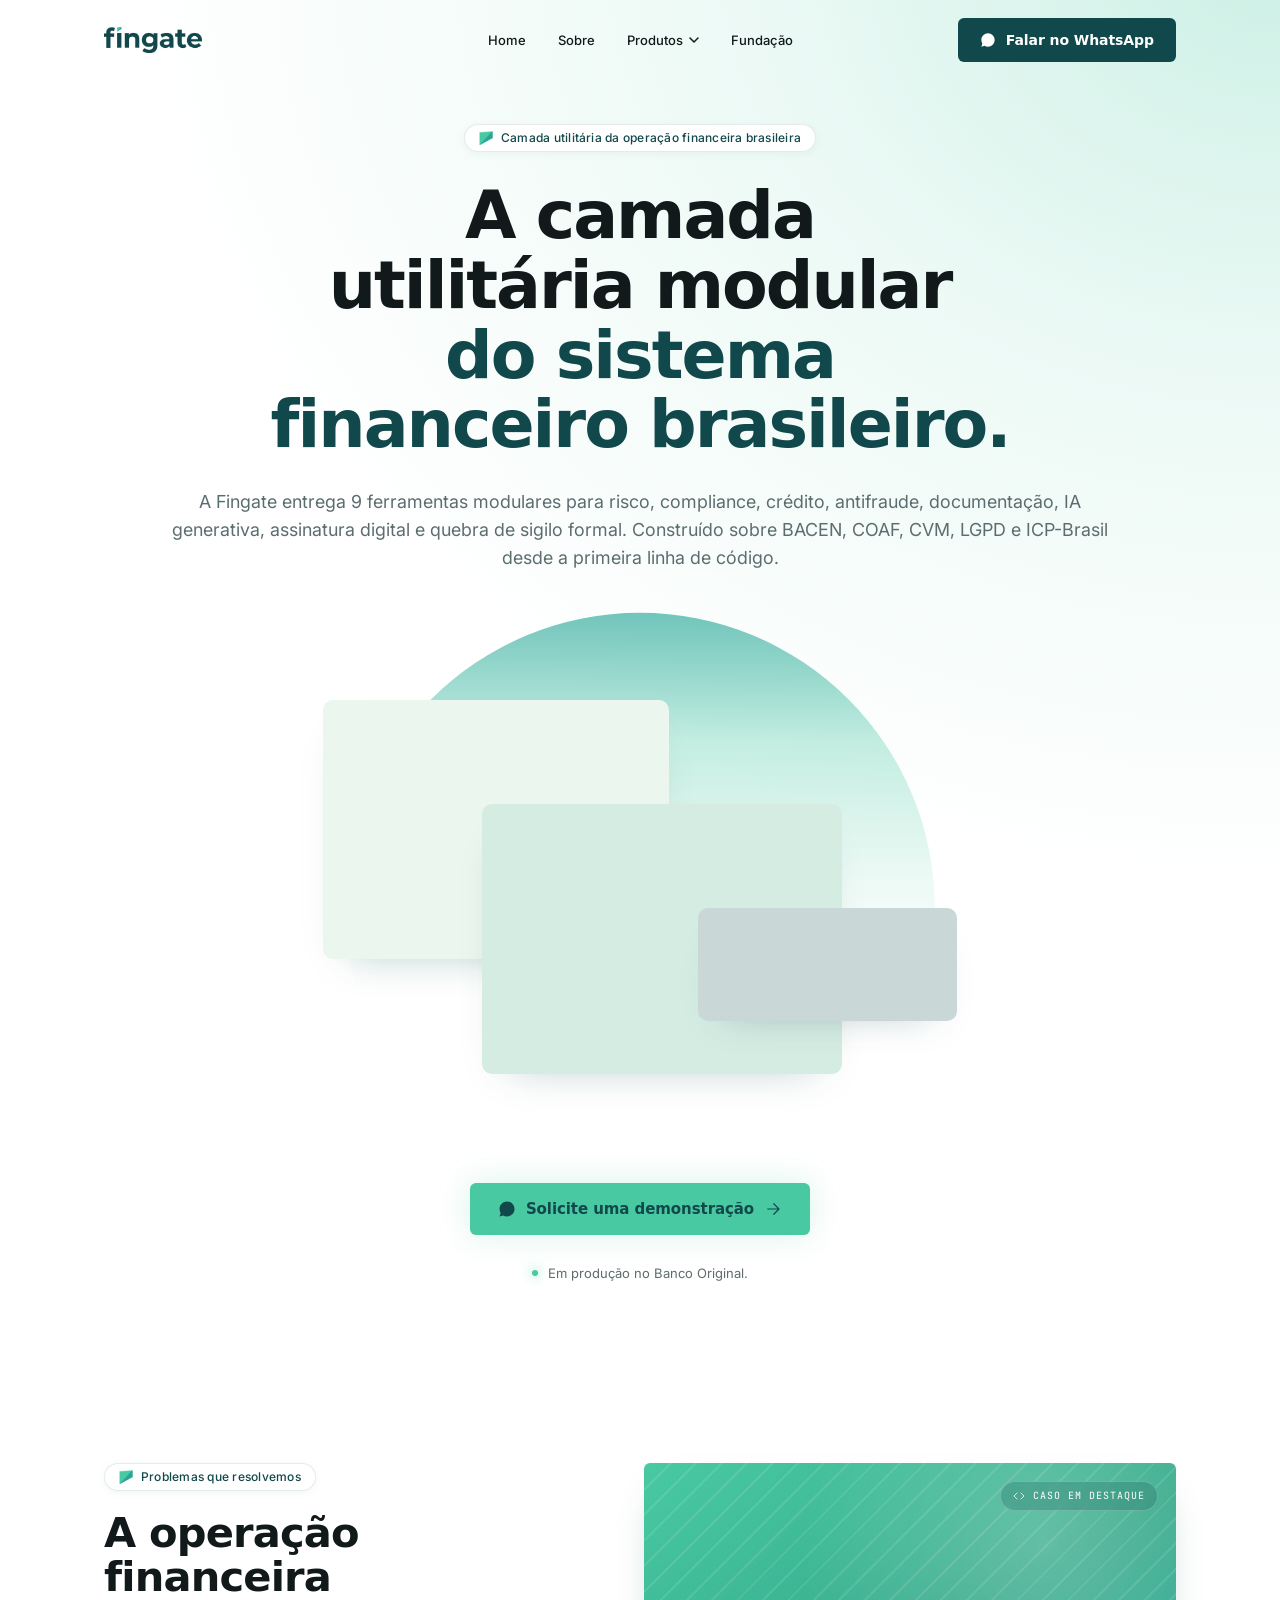
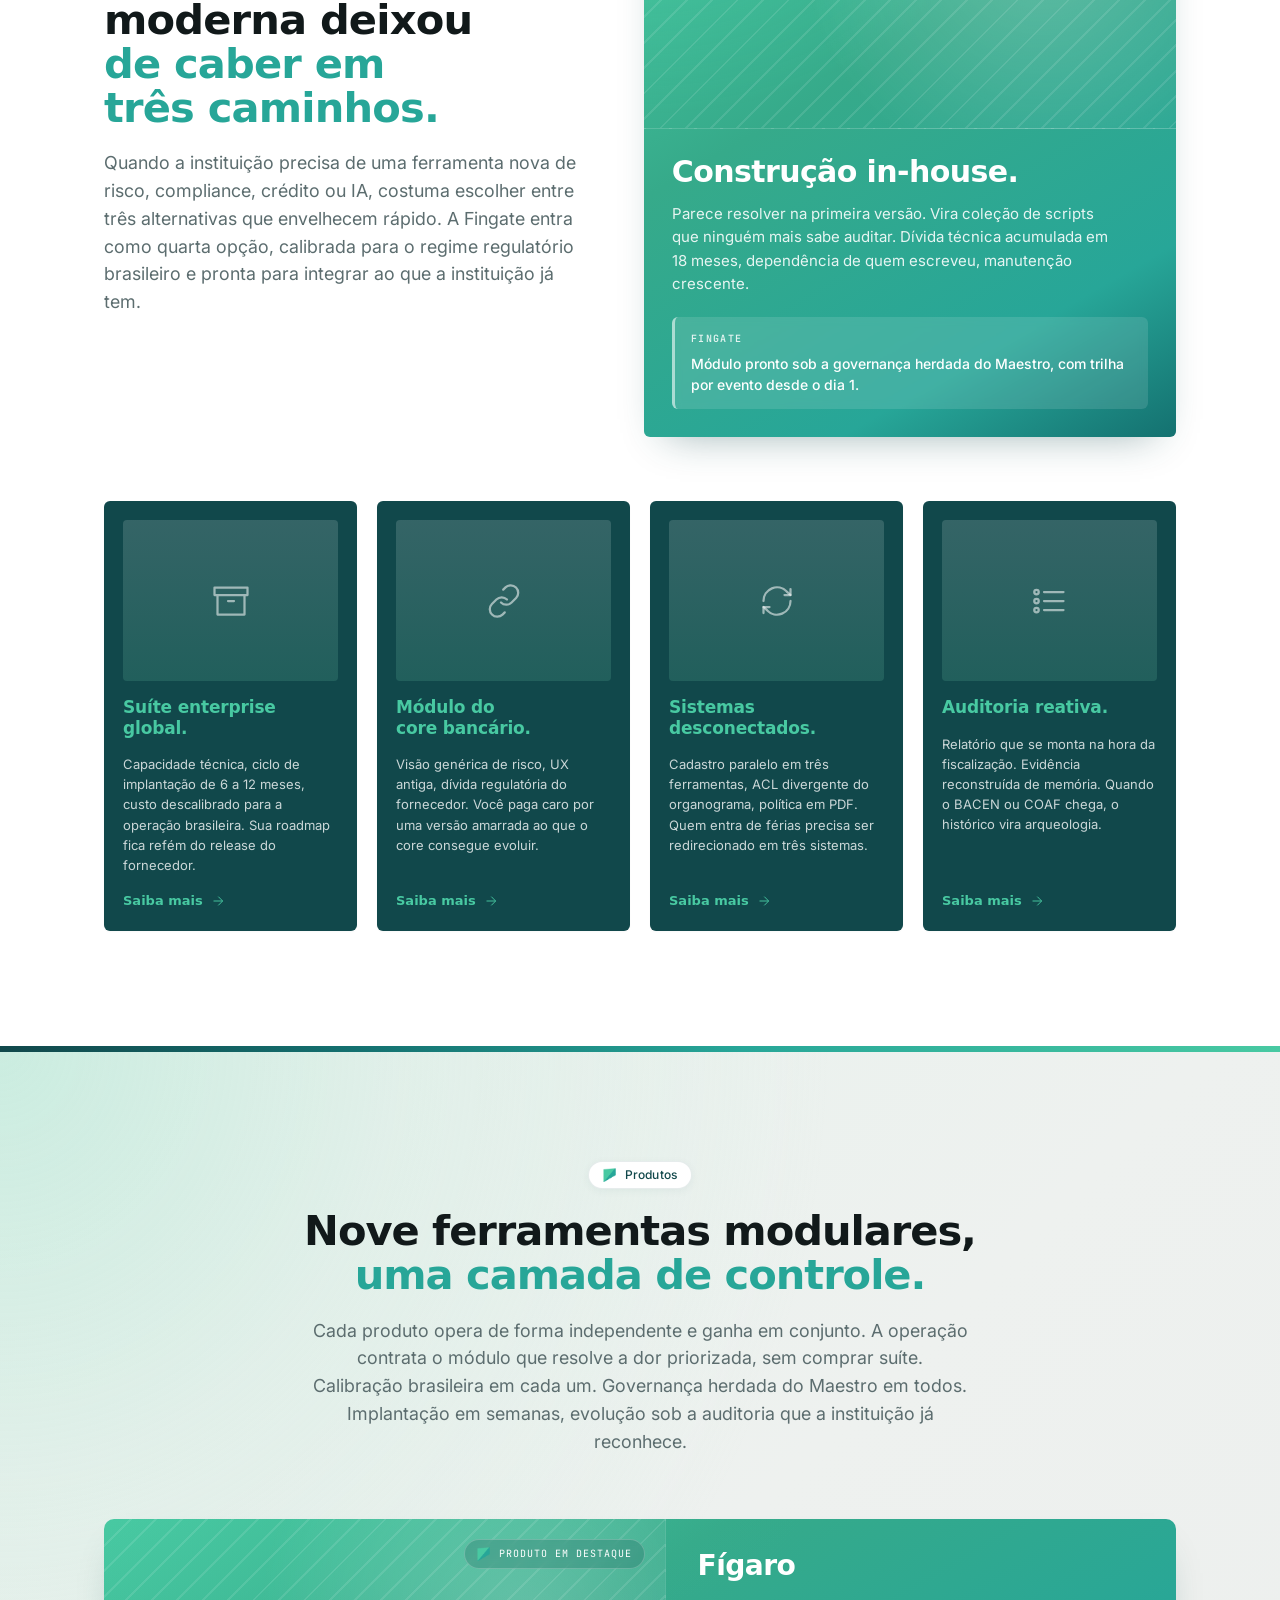
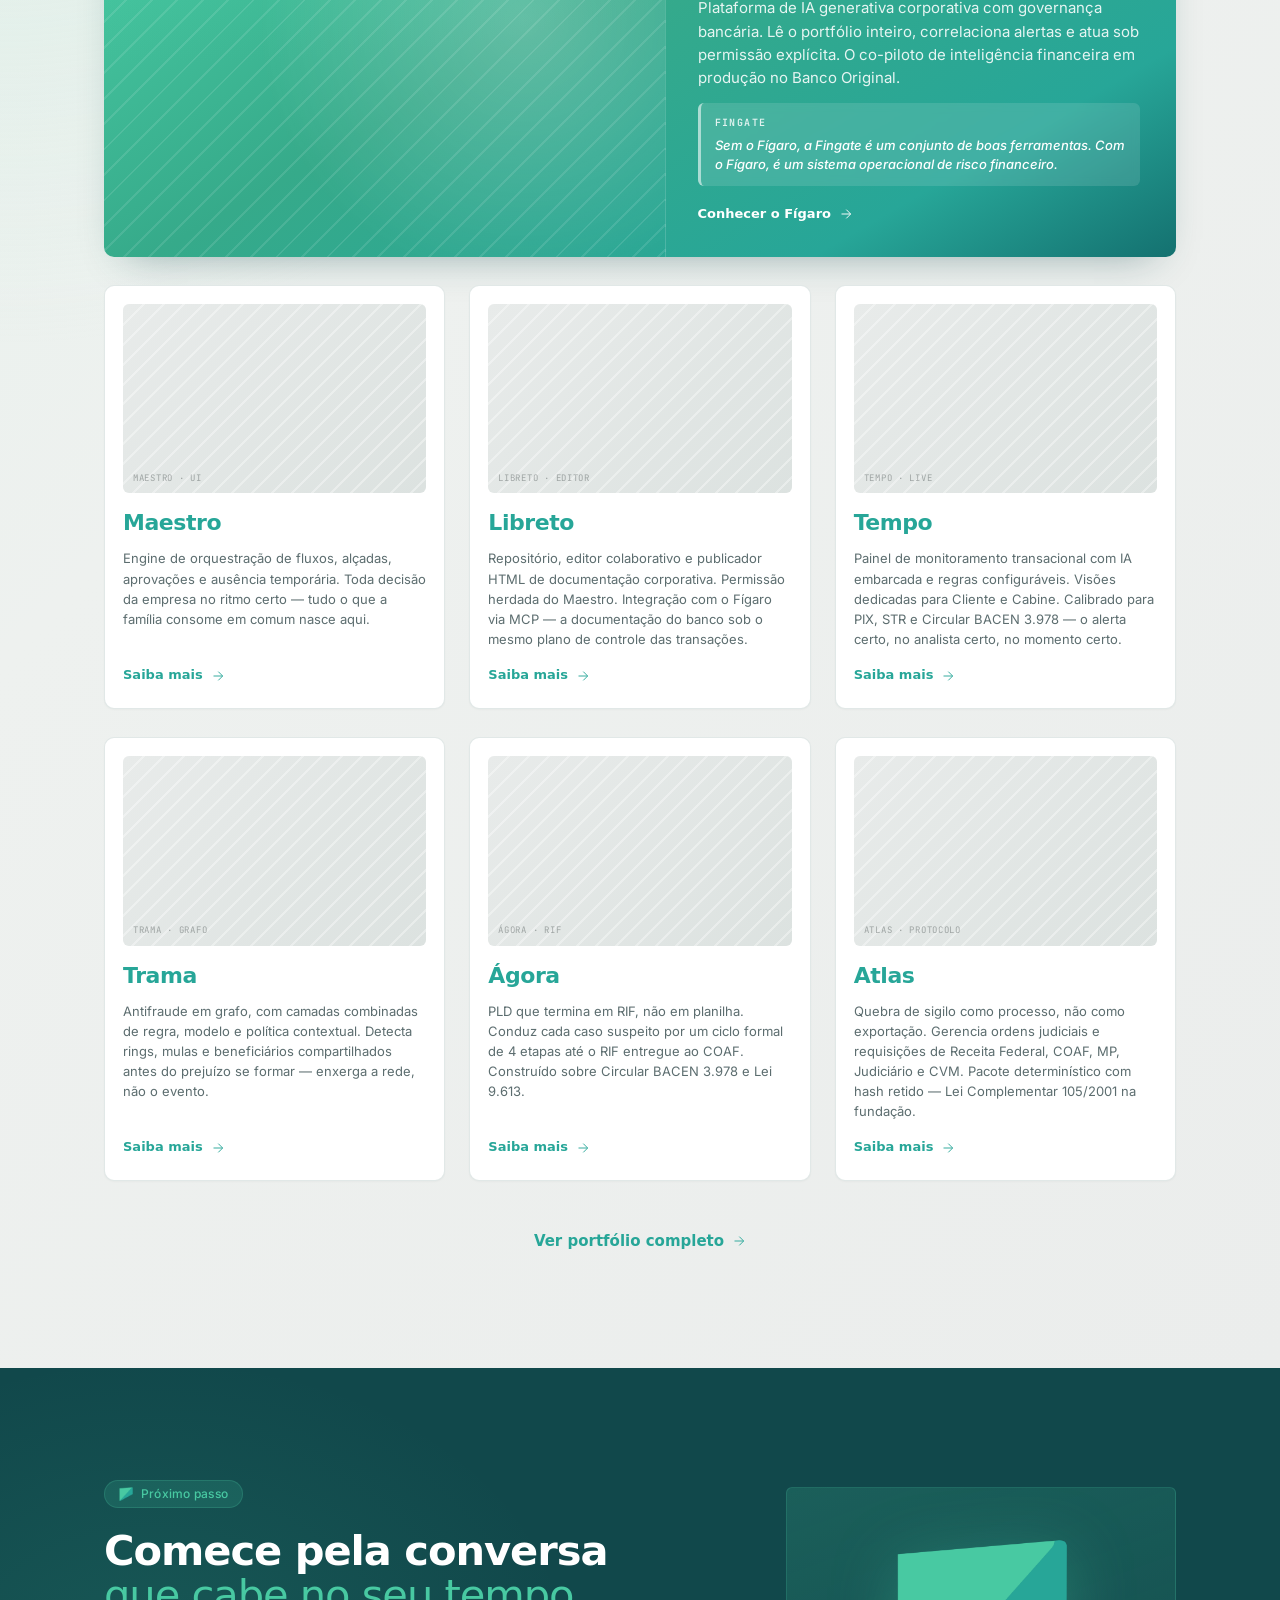
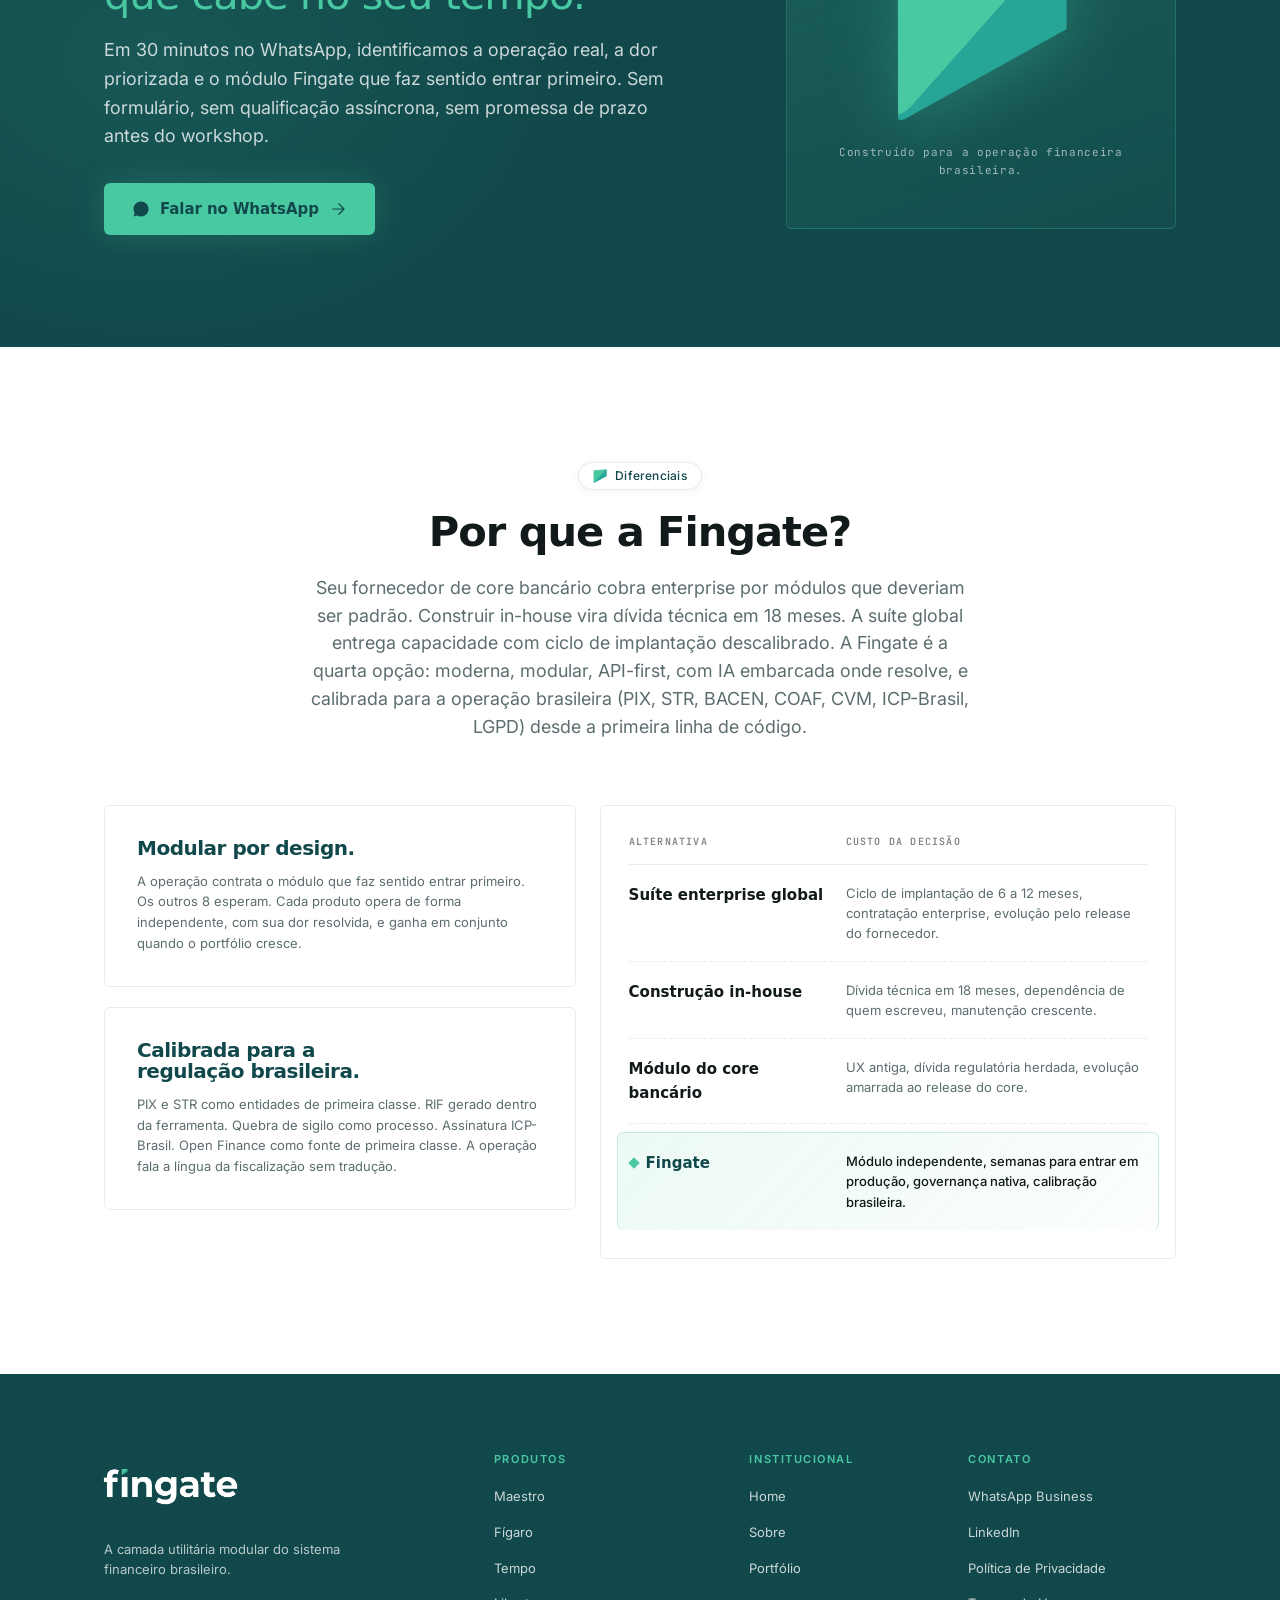
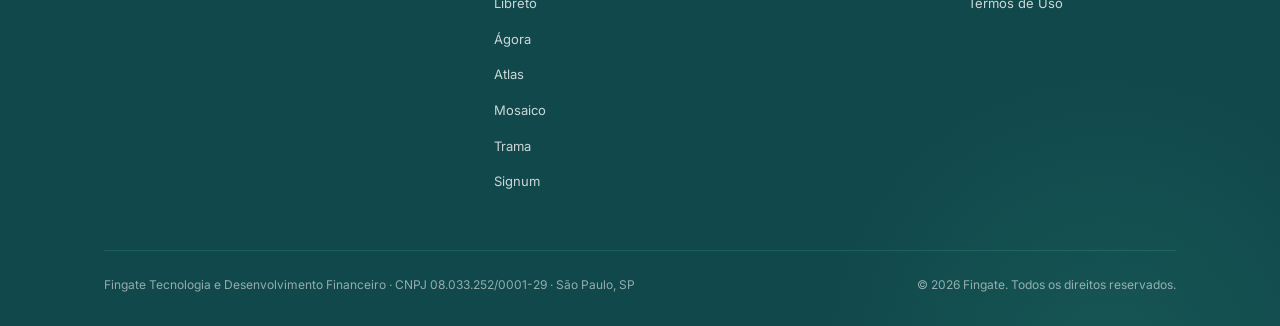
==== commit 478ef04a: "Enhance hero section visuals with detailed illustration and screen showcase Integrates a new SVG ill" ====
--- a/index.html
+++ b/index.html
@@ -14,7 +14,7 @@
   <meta property="og:locale" content="pt_BR">
   <meta name="twitter:card" content="summary_large_image">
 
-  <link rel="icon" type="image/svg+xml" href="assets/images/gema-full-color.svg">
+  <link rel="icon" type="image/png" href="assets/images/gema-full-color.png">
 
   <link rel="stylesheet" href="css/main.css">
 
@@ -315,23 +315,29 @@
       <div class="hero__inner">
         <div class="hero__copy">
           <span class="pill hero__pill">
-            <svg aria-hidden="true"><use href="#i-gem"/></svg>
+            <img class="pill-gem" src="assets/images/gema-full-color.png" alt="" aria-hidden="true">
             Camada utilitária da operação financeira brasileira
           </span>
-          <h1 id="hero-headline">
+          <h1 id="hero-headline" style="max-width: 975px; width: 100%;">
             A camada utilitária modular
             <span class="accent">do sistema financeiro brasileiro.</span>
           </h1>
           <p class="hero__lead">
             A Fingate entrega 9 ferramentas modulares para risco, compliance, crédito, antifraude, documentação, IA generativa, assinatura digital e quebra de sigilo formal. Construído sobre BACEN, COAF, CVM, LGPD e ICP-Brasil desde a primeira linha de código.
           </p>
+          <div class="hero__showcase" aria-hidden="true">
+            <div class="hero__showcase-circle"></div>
+            <div class="hero__screen hero__screen--back"></div>
+            <div class="hero__screen hero__screen--mid"></div>
+            <div class="hero__screen hero__screen--front"></div>
+          </div>
           <div class="hero__actions">
             <a class="btn btn--menta"
                href="https://wa.me/5511936210224?text=Ol%C3%A1%2C%20vim%20pelo%20site%20da%20Fingate%20e%20quero%20conversar%20com%20a%20equipe."
                target="_blank" rel="noopener noreferrer"
                data-origin="hero">
               <svg aria-hidden="true"><use href="#i-wa"/></svg>
-              Falar no WhatsApp
+              Solicite uma demonstração
               <svg class="icon" aria-hidden="true"><use href="#i-arrow"/></svg>
             </a>
           </div>
@@ -409,7 +415,7 @@
         <div class="problems__top reveal">
           <div class="problems__top-copy">
             <span class="pill">
-              <svg aria-hidden="true"><use href="#i-gem"/></svg>
+              <img class="pill-gem" src="assets/images/gema-full-color.png" alt="" aria-hidden="true">
               Problemas que resolvemos
             </span>
             <h2 id="prob-headline">
@@ -489,7 +495,7 @@
       <div class="container products__inner">
         <header class="section__head reveal">
           <span class="pill">
-            <svg aria-hidden="true"><use href="#i-gem"/></svg>
+            <img class="pill-gem" src="assets/images/gema-full-color.png" alt="" aria-hidden="true">
             Produtos
           </span>
           <h2 id="prod-headline">
@@ -506,7 +512,7 @@
           <article class="product product--featured reveal">
             <div class="product__thumb product__thumb--featured" aria-hidden="true">
               <span class="product__featured-chip">
-                <svg aria-hidden="true"><use href="#i-gem"/></svg>
+                <img class="pill-gem" src="assets/images/gema-full-color.png" alt="" aria-hidden="true">
                 Produto em destaque
               </span>
             </div>
@@ -580,7 +586,7 @@
       <div class="container breaker__inner">
         <div class="breaker__copy">
           <span class="pill pill--on-dark">
-            <svg aria-hidden="true"><use href="#i-gem"/></svg>
+            <img class="pill-gem" src="assets/images/gema-full-color.png" alt="" aria-hidden="true">
             Próximo passo
           </span>
           <h2 id="breaker-headline" style="margin-top: 20px;">
@@ -600,7 +606,7 @@
           </a>
         </div>
         <div class="breaker__visual">
-          <img src="assets/images/gema-full-color.svg" alt="">
+          <img src="assets/images/gema-full-color.png" alt="">
           <p class="breaker__visual-cap">Construído para a operação financeira brasileira.</p>
         </div>
       </div>
@@ -613,7 +619,7 @@
       <div class="container">
         <header class="section__head reveal">
           <span class="pill">
-            <svg aria-hidden="true"><use href="#i-gem"/></svg>
+            <img class="pill-gem" src="assets/images/gema-full-color.png" alt="" aria-hidden="true">
             Diferenciais
           </span>
           <h2 id="diff-headline">Por que a Fingate?</h2>
--- a/css/main.css
+++ b/css/main.css
@@ -189,6 +189,13 @@
 
 .link-more > svg { width: 14px; height: 14px; flex-shrink: 0; }
 .pill > svg { width: 12px; height: 13px; flex-shrink: 0; }
+.pill-gem {
+  width: 14px;
+  height: 14px;
+  object-fit: contain;
+  flex-shrink: 0;
+  display: block;
+}
 
 .btn--menta {
   background: var(--menta);
@@ -572,7 +579,7 @@
     radial-gradient(ellipse 120% 90% at 100% 0%, rgba(72, 201, 162, 0.28), rgba(72, 201, 162, 0.10) 35%, transparent 75%),
     #FFFFFF;
   color: var(--cinza-900);
-  padding-block: clamp(110px, 14vw, 180px);
+  padding-block: clamp(110px, 14vw, 180px) clamp(40px, 5vw, 72px);
   text-align: center;
 }
 .hero__wash { display: none; }
@@ -600,7 +607,7 @@
 .hero__inner {
   position: relative;
   z-index: 1;
-  max-width: 860px;
+  max-width: var(--max-w);
   margin-inline: auto;
   padding-inline: var(--pad-x);
   display: flex;
@@ -630,7 +637,7 @@
 .hero__lead {
   font-size: var(--fs-lead);
   color: var(--cinza-600);
-  max-width: 64ch;
+  max-width: 975px;
   line-height: 1.55;
   margin-bottom: var(--s-8);
   text-align: center;
@@ -643,6 +650,69 @@
   gap: 16px;
 }
 .hero__visual { display: none; }
+.hero__illustration {
+  display: block;
+  width: 100%;
+  max-width: 420px;
+  height: auto;
+  margin: 0 auto var(--s-6);
+  user-select: none;
+  pointer-events: none;
+}
+.hero__showcase {
+  position: relative;
+  width: 100%;
+  max-width: 720px;
+  aspect-ratio: 5 / 4;
+  margin: var(--s-6) auto calc(var(--s-7) * -0.4);
+  isolation: isolate;
+}
+.hero__showcase-circle {
+  position: absolute;
+  left: 50%;
+  top: 50%;
+  width: 82%;
+  aspect-ratio: 1;
+  transform: translate(-50%, -50%);
+  border-radius: 50%;
+  background: linear-gradient(
+    180deg,
+    rgba(39, 166, 152, 0.65) 0%,
+    rgba(72, 201, 162, 0.32) 22%,
+    rgba(72, 201, 162, 0.10) 45%,
+    rgba(72, 201, 162, 0) 65%
+  );
+  z-index: 0;
+}
+.hero__screen {
+  position: absolute;
+  border-radius: 10px;
+  box-shadow: 0 18px 40px -28px rgba(17, 72, 75, 0.35);
+}
+.hero__screen--back {
+  left: 6%;
+  top: 14%;
+  width: 48%;
+  aspect-ratio: 4 / 3;
+  background: #EAF6EE;
+  z-index: 1;
+}
+.hero__screen--mid {
+  left: 28%;
+  top: 32%;
+  width: 50%;
+  aspect-ratio: 4 / 3;
+  background: #D5ECE3;
+  z-index: 2;
+}
+.hero__screen--front {
+  right: 6%;
+  top: 50%;
+  width: 36%;
+  aspect-ratio: 16 / 7;
+  background: #C9D7D6;
+  z-index: 3;
+}
 .hero__seal {
   display: inline-flex;
   align-items: center;
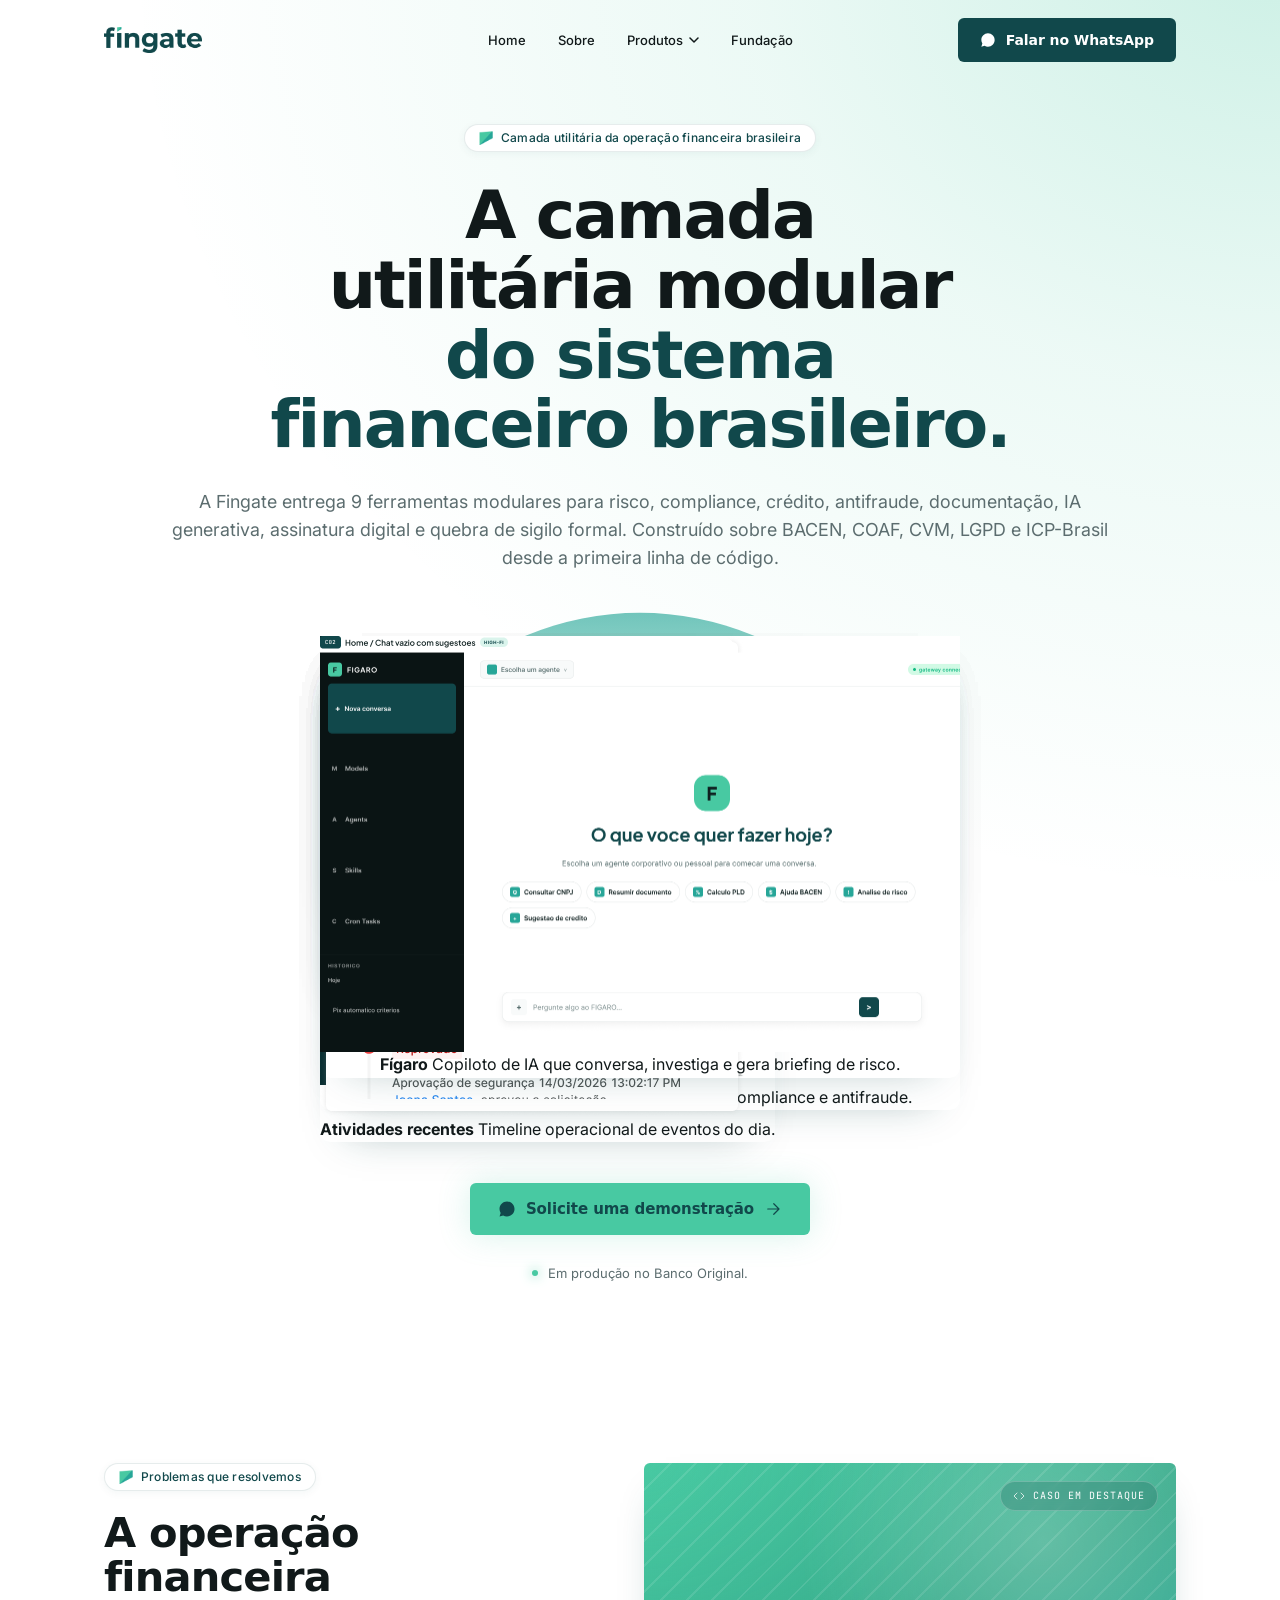
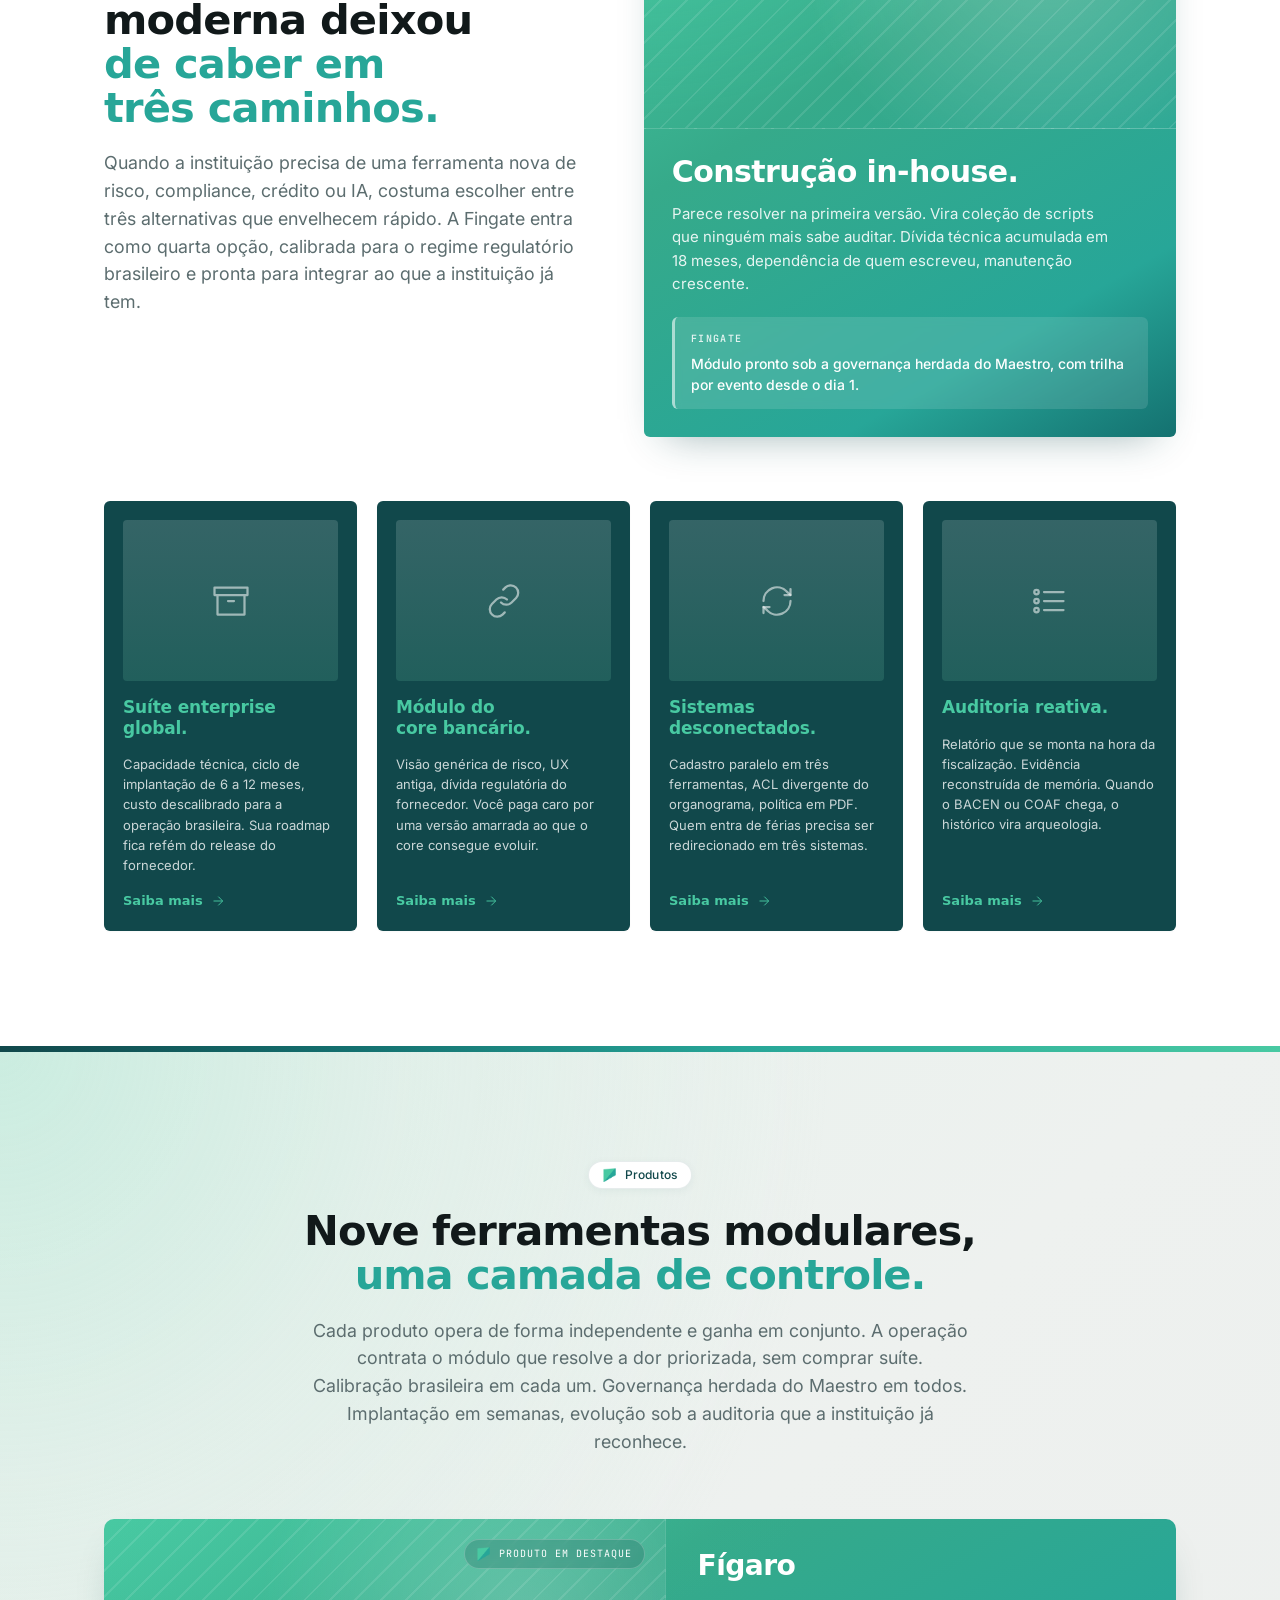
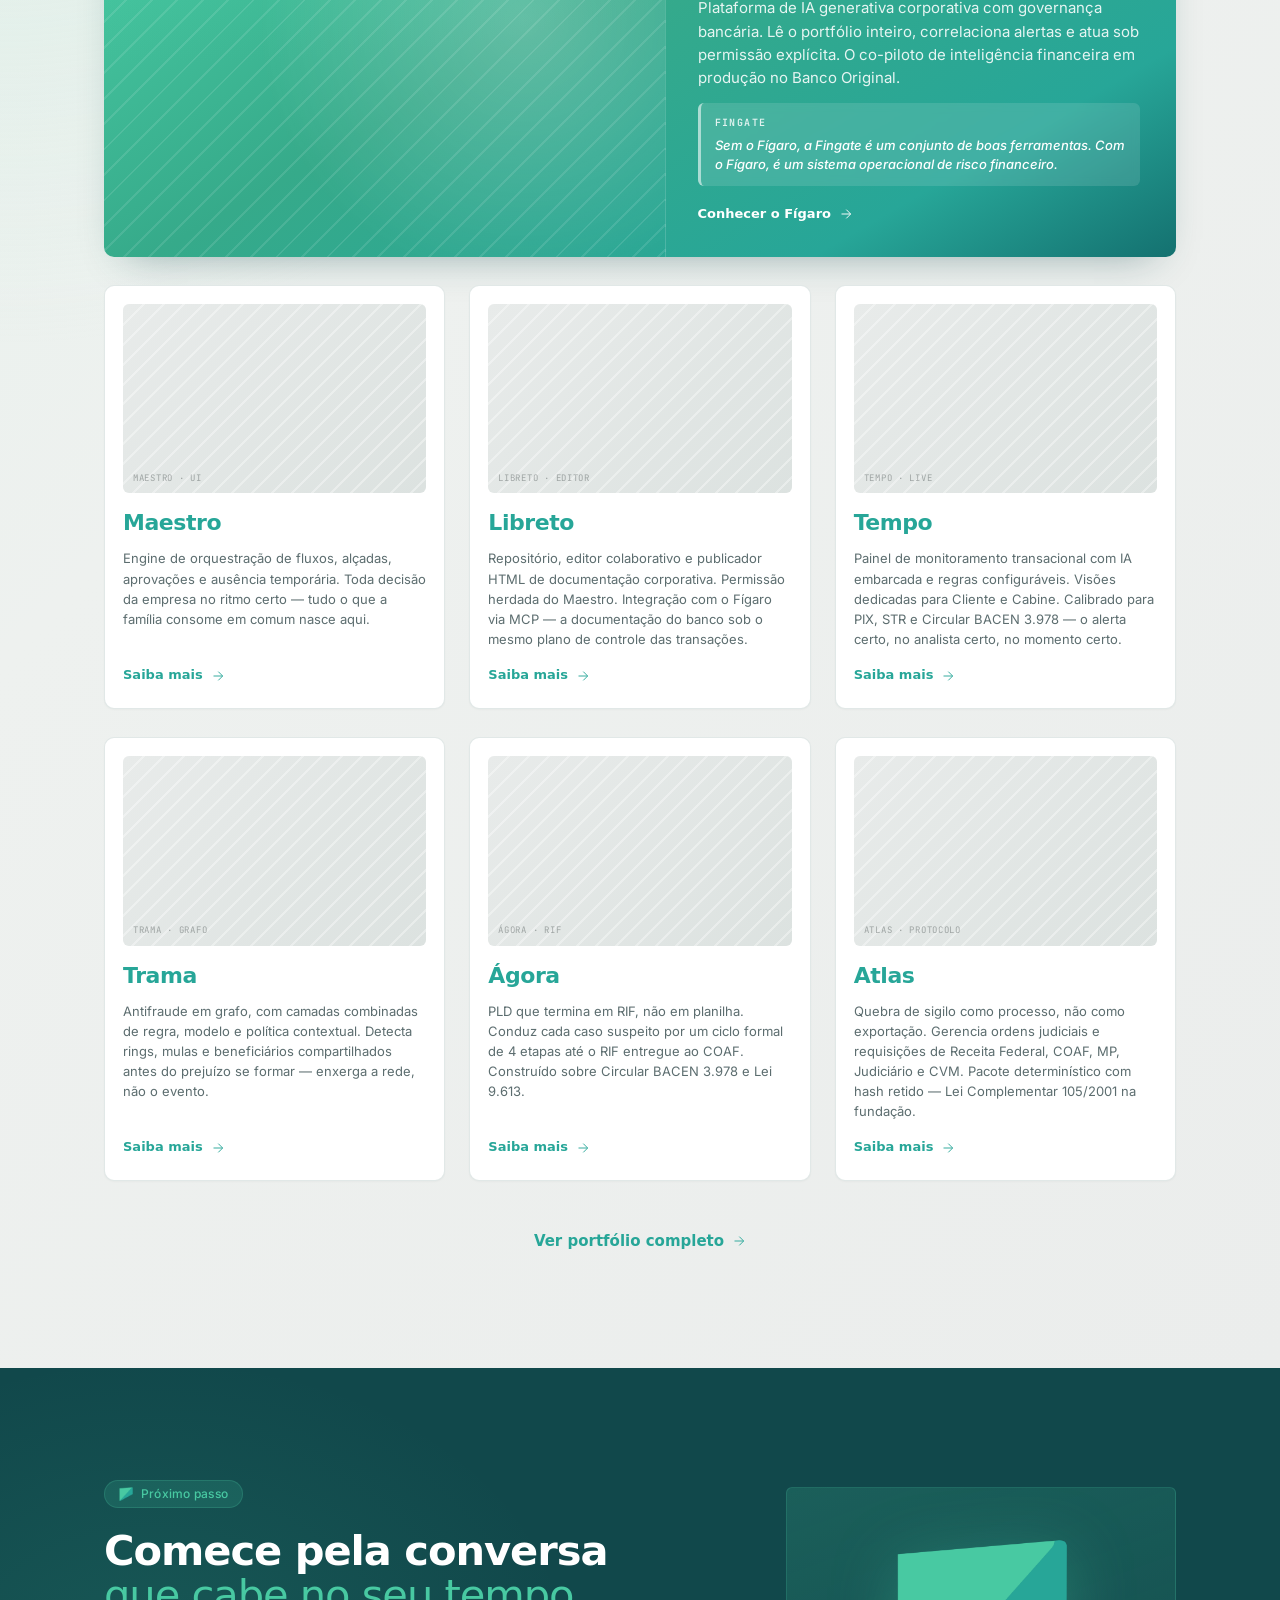
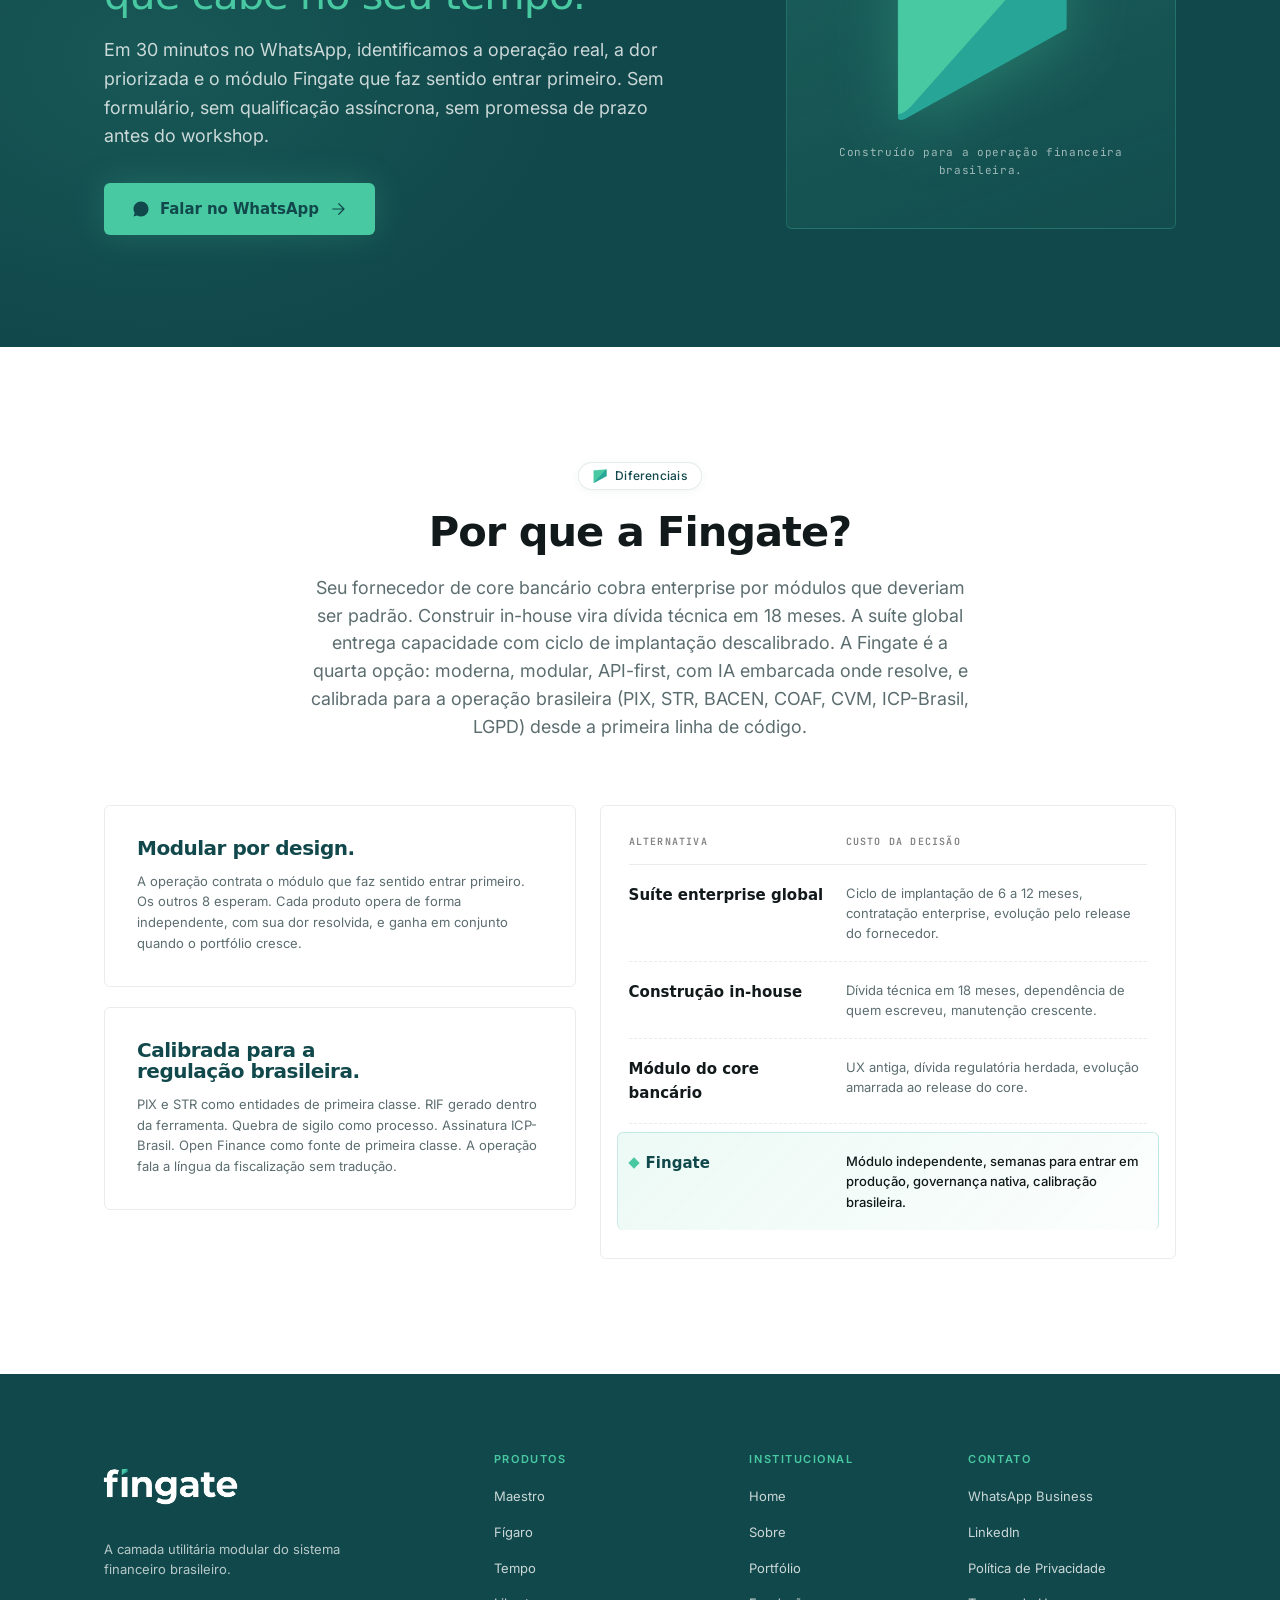
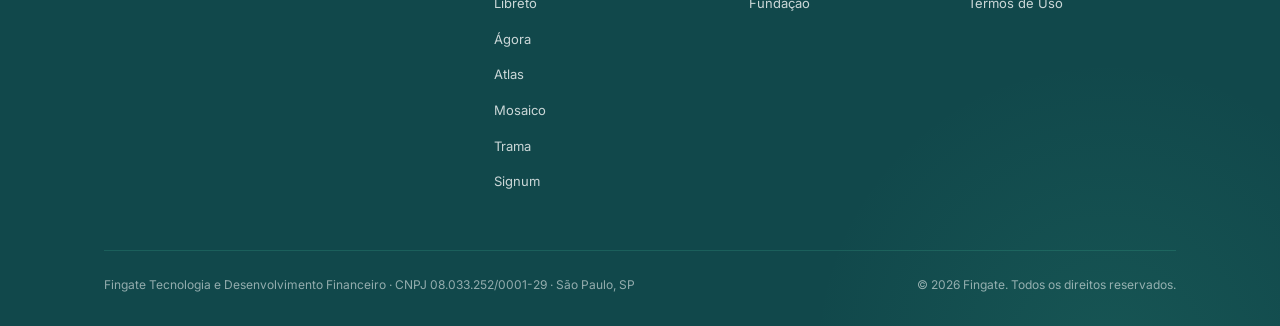
==== commit 128276b4: "Implement new 'Fundação' and 'Sobre' core content pages Introduces two new primary informational pag" ====
--- a/index.html
+++ b/index.html
@@ -174,7 +174,7 @@
       </a>
       <nav class="site-header__nav" aria-label="Principal">
         <a href="/">Home</a>
-        <a href="/sobre">Sobre</a>
+        <a href="sobre/index.html">Sobre</a>
         <div class="nav-mega">
           <button class="nav-mega__trigger" aria-haspopup="true" aria-expanded="false" aria-controls="produtos-mega">
             Produtos
@@ -279,7 +279,7 @@
             </div>
           </div>
         </div>
-        <a href="/fundacao">Fundação</a>
+        <a href="fundacao/index.html">Fundação</a>
       </nav>
       <a class="btn site-header__cta"
          href="https://wa.me/5511936210224?text=Ol%C3%A1%2C%20vim%20pelo%20site%20da%20Fingate%20e%20quero%20conversar%20com%20a%20equipe."
@@ -292,7 +292,7 @@
       <button class="menu-toggle" aria-label="Abrir menu" aria-expanded="false"><span></span></button>
     </div>
     <div class="mobile-menu" aria-hidden="true">
-      <a href="/sobre">Sobre</a>
+      <a href="sobre/index.html">Sobre</a>
       <a href="/produtos">Produtos</a>
       <a class="btn"
          href="https://wa.me/5511936210224?text=Ol%C3%A1%2C%20vim%20pelo%20site%20da%20Fingate%20e%20quero%20conversar%20com%20a%20equipe."
@@ -325,11 +325,50 @@
           <p class="hero__lead">
             A Fingate entrega 9 ferramentas modulares para risco, compliance, crédito, antifraude, documentação, IA generativa, assinatura digital e quebra de sigilo formal. Construído sobre BACEN, COAF, CVM, LGPD e ICP-Brasil desde a primeira linha de código.
           </p>
-          <div class="hero__showcase" aria-hidden="true">
-            <div class="hero__showcase-circle"></div>
-            <div class="hero__screen hero__screen--back"></div>
-            <div class="hero__screen hero__screen--mid"></div>
-            <div class="hero__screen hero__screen--front"></div>
+          <div class="hero__showcase">
+            <div class="hero__showcase-circle" aria-hidden="true"></div>
+            <figure class="hero__screen hero__screen--maestro">
+              <img src="assets/images/screen-maestro.png" alt="Maestro — orquestrador de fluxos">
+              <figcaption class="hero__tip">
+                <strong>Maestro</strong>
+                <span>Orquestrador visual de fluxos de risco, compliance e antifraude.</span>
+              </figcaption>
+            </figure>
+            <figure class="hero__screen hero__screen--card1">
+              <img src="assets/images/screen-card-1.png" alt="Radar PLD — heatmap">
+              <figcaption class="hero__tip">
+                <strong>Radar PLD</strong>
+                <span>Heatmap de alertas priorizados em tempo real.</span>
+              </figcaption>
+            </figure>
+            <figure class="hero__screen hero__screen--card2">
+              <img src="assets/images/screen-card-2.png" alt="Atividades recentes">
+              <figcaption class="hero__tip">
+                <strong>Atividades recentes</strong>
+                <span>Timeline operacional de eventos do dia.</span>
+              </figcaption>
+            </figure>
+            <figure class="hero__screen hero__screen--card3">
+              <img src="assets/images/screen-card-3.png" alt="Possível conta coletora">
+              <figcaption class="hero__tip">
+                <strong>Investigação</strong>
+                <span>Indícios de conta coletora com grafo de relacionamento.</span>
+              </figcaption>
+            </figure>
+            <figure class="hero__screen hero__screen--card4">
+              <img src="assets/images/screen-card-4.png" alt="Eventos">
+              <figcaption class="hero__tip">
+                <strong>Eventos</strong>
+                <span>Trilha auditável de cada decisão automatizada.</span>
+              </figcaption>
+            </figure>
+            <figure class="hero__screen hero__screen--figaro">
+              <img src="assets/images/screen-figaro.png" alt="Fígaro — copiloto de risco">
+              <figcaption class="hero__tip">
+                <strong>Fígaro</strong>
+                <span>Copiloto de IA que conversa, investiga e gera briefing de risco.</span>
+              </figcaption>
+            </figure>
           </div>
           <div class="hero__actions">
             <a class="btn btn--menta"
@@ -696,8 +735,9 @@
           <h4>Institucional</h4>
           <ul>
             <li><a href="/">Home</a></li>
-            <li><a href="/sobre">Sobre</a></li>
+            <li><a href="sobre/index.html">Sobre</a></li>
             <li><a href="/produtos">Portfólio</a></li>
+            <li><a href="fundacao/index.html">Fundação</a></li>
           </ul>
         </div>
         <div class="site-footer__col">
